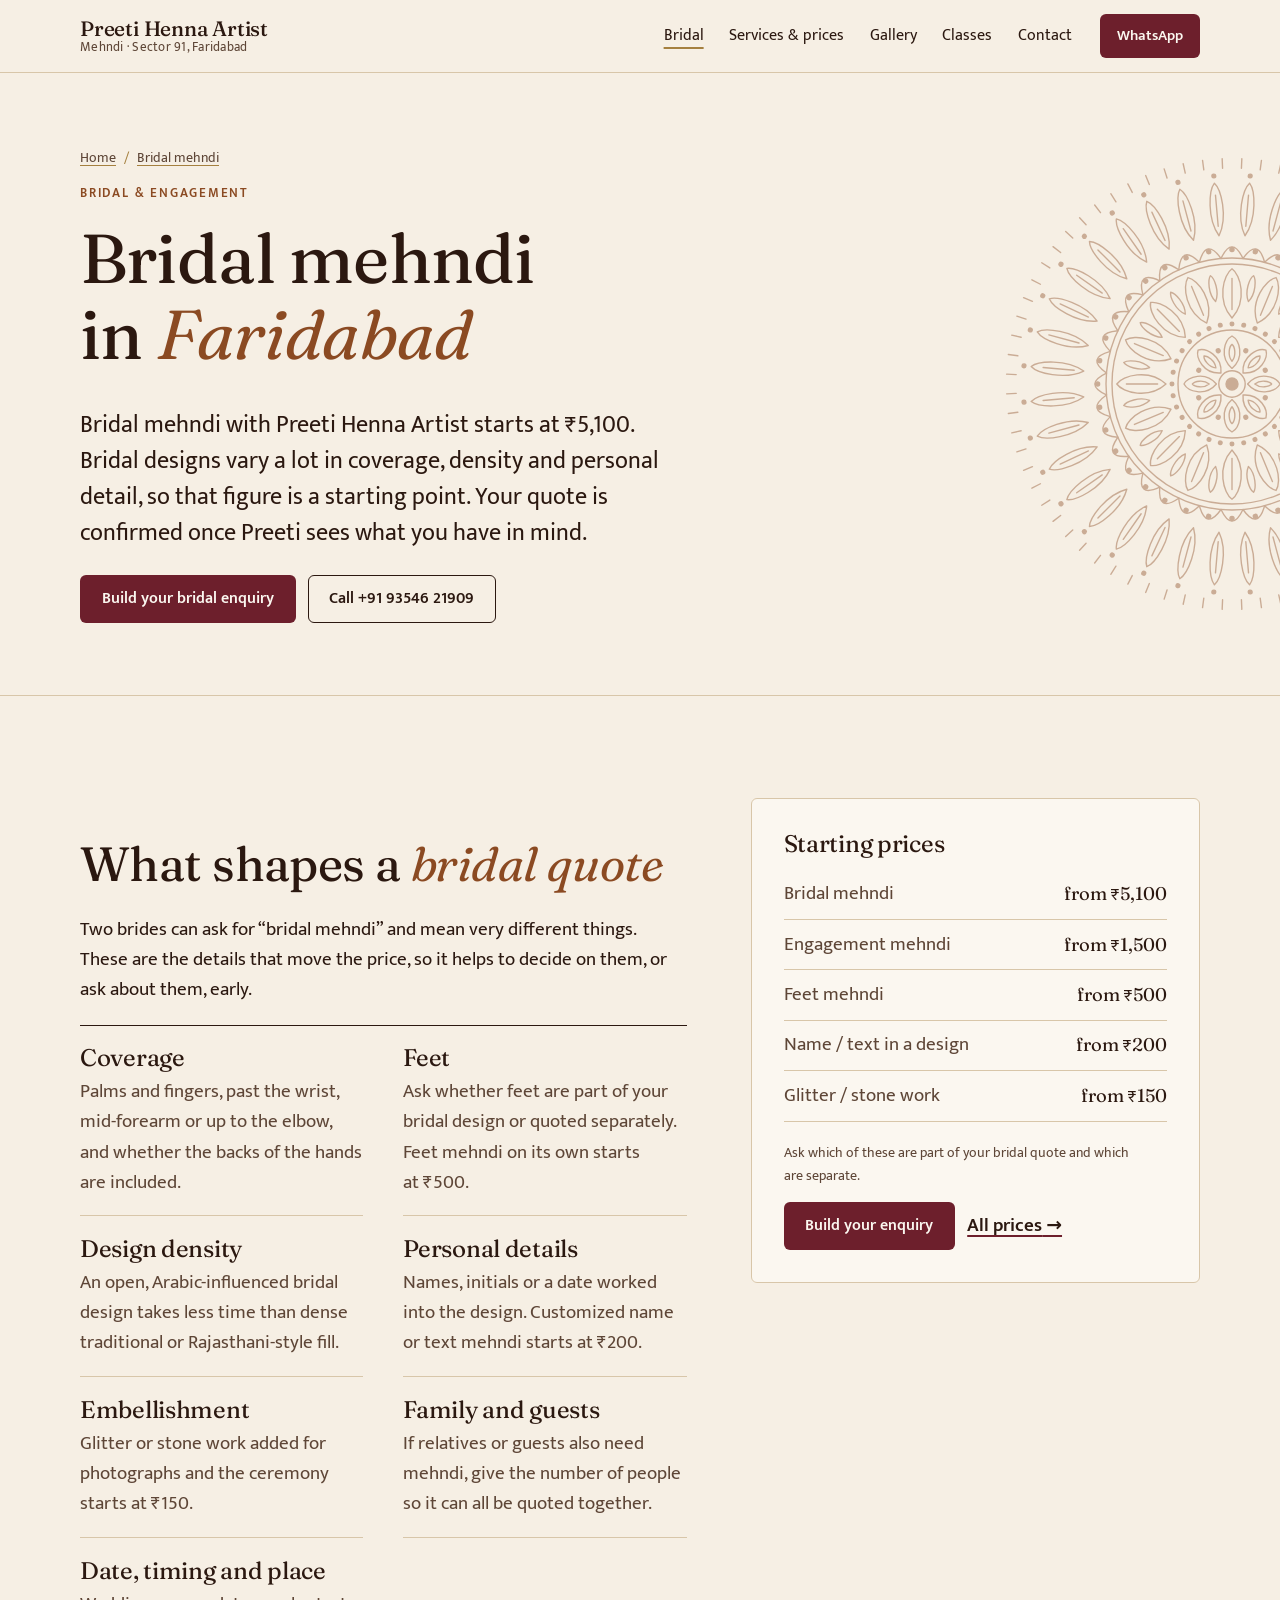
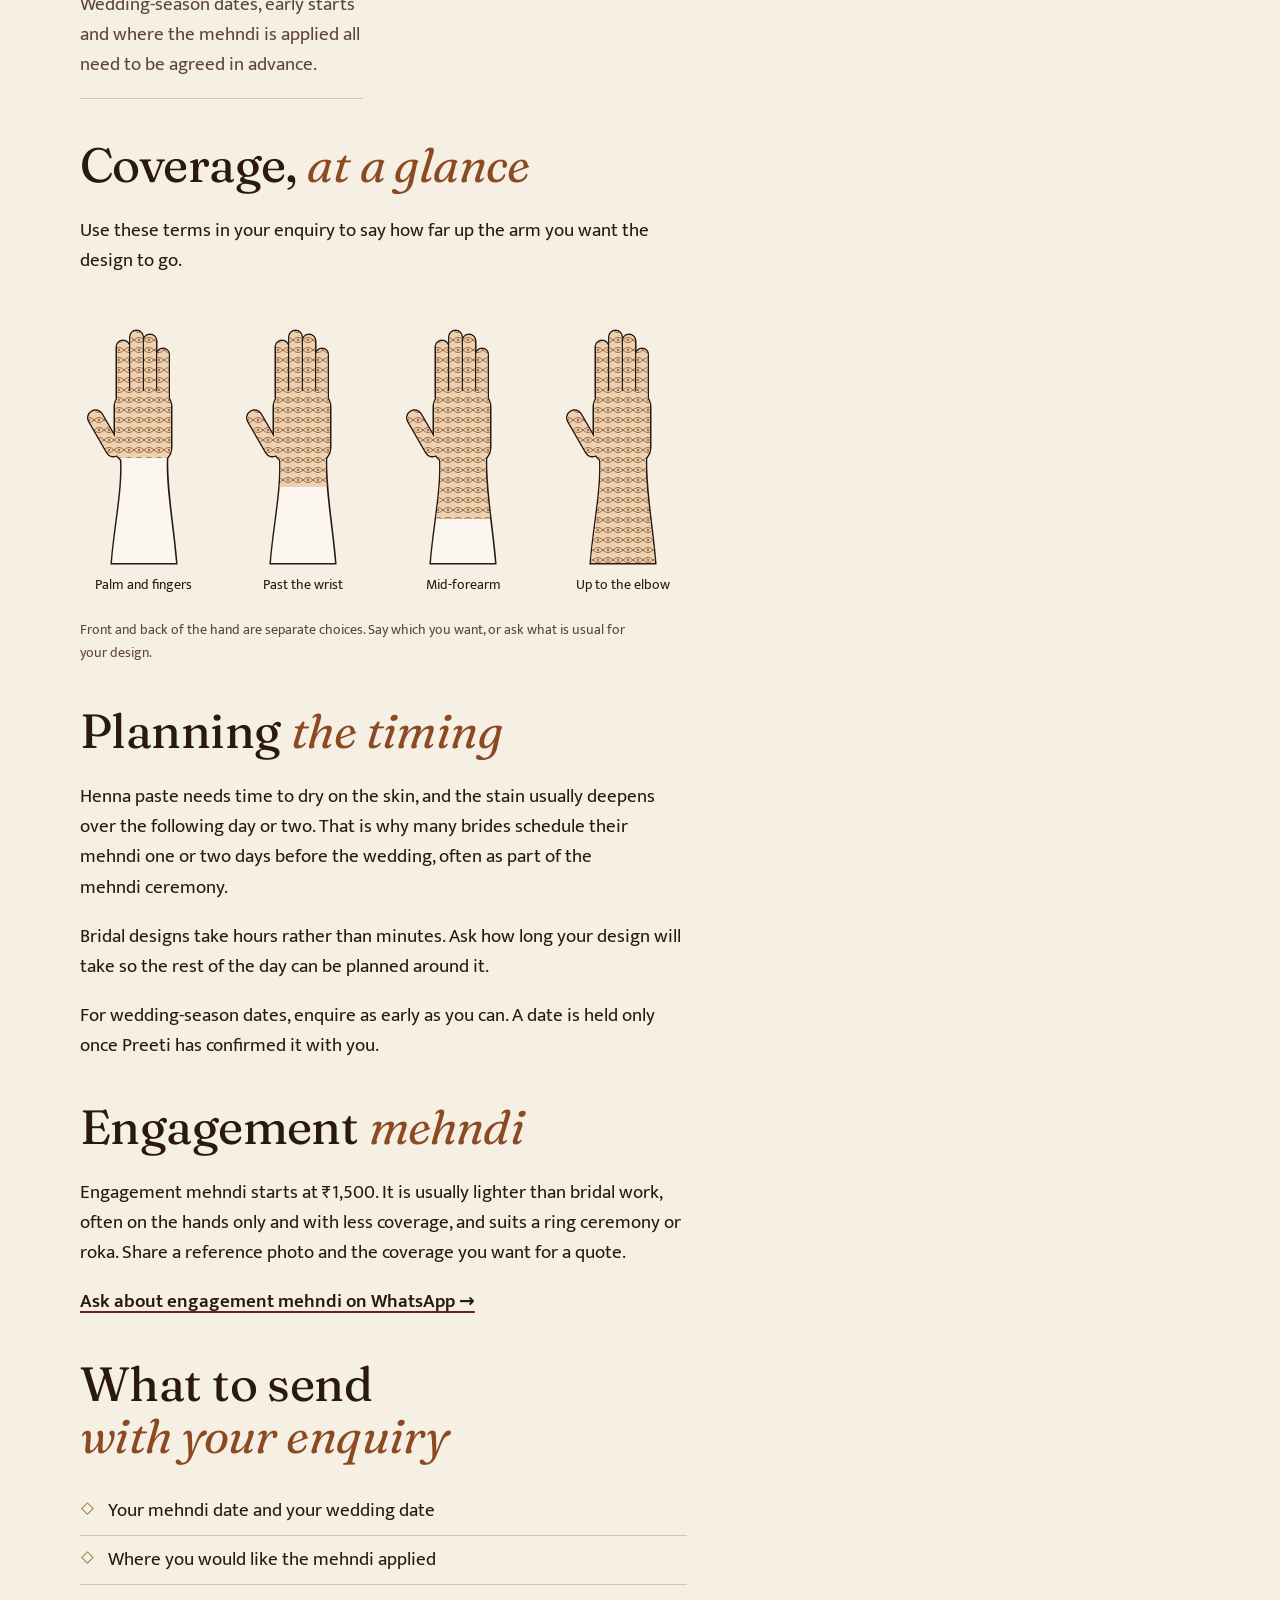
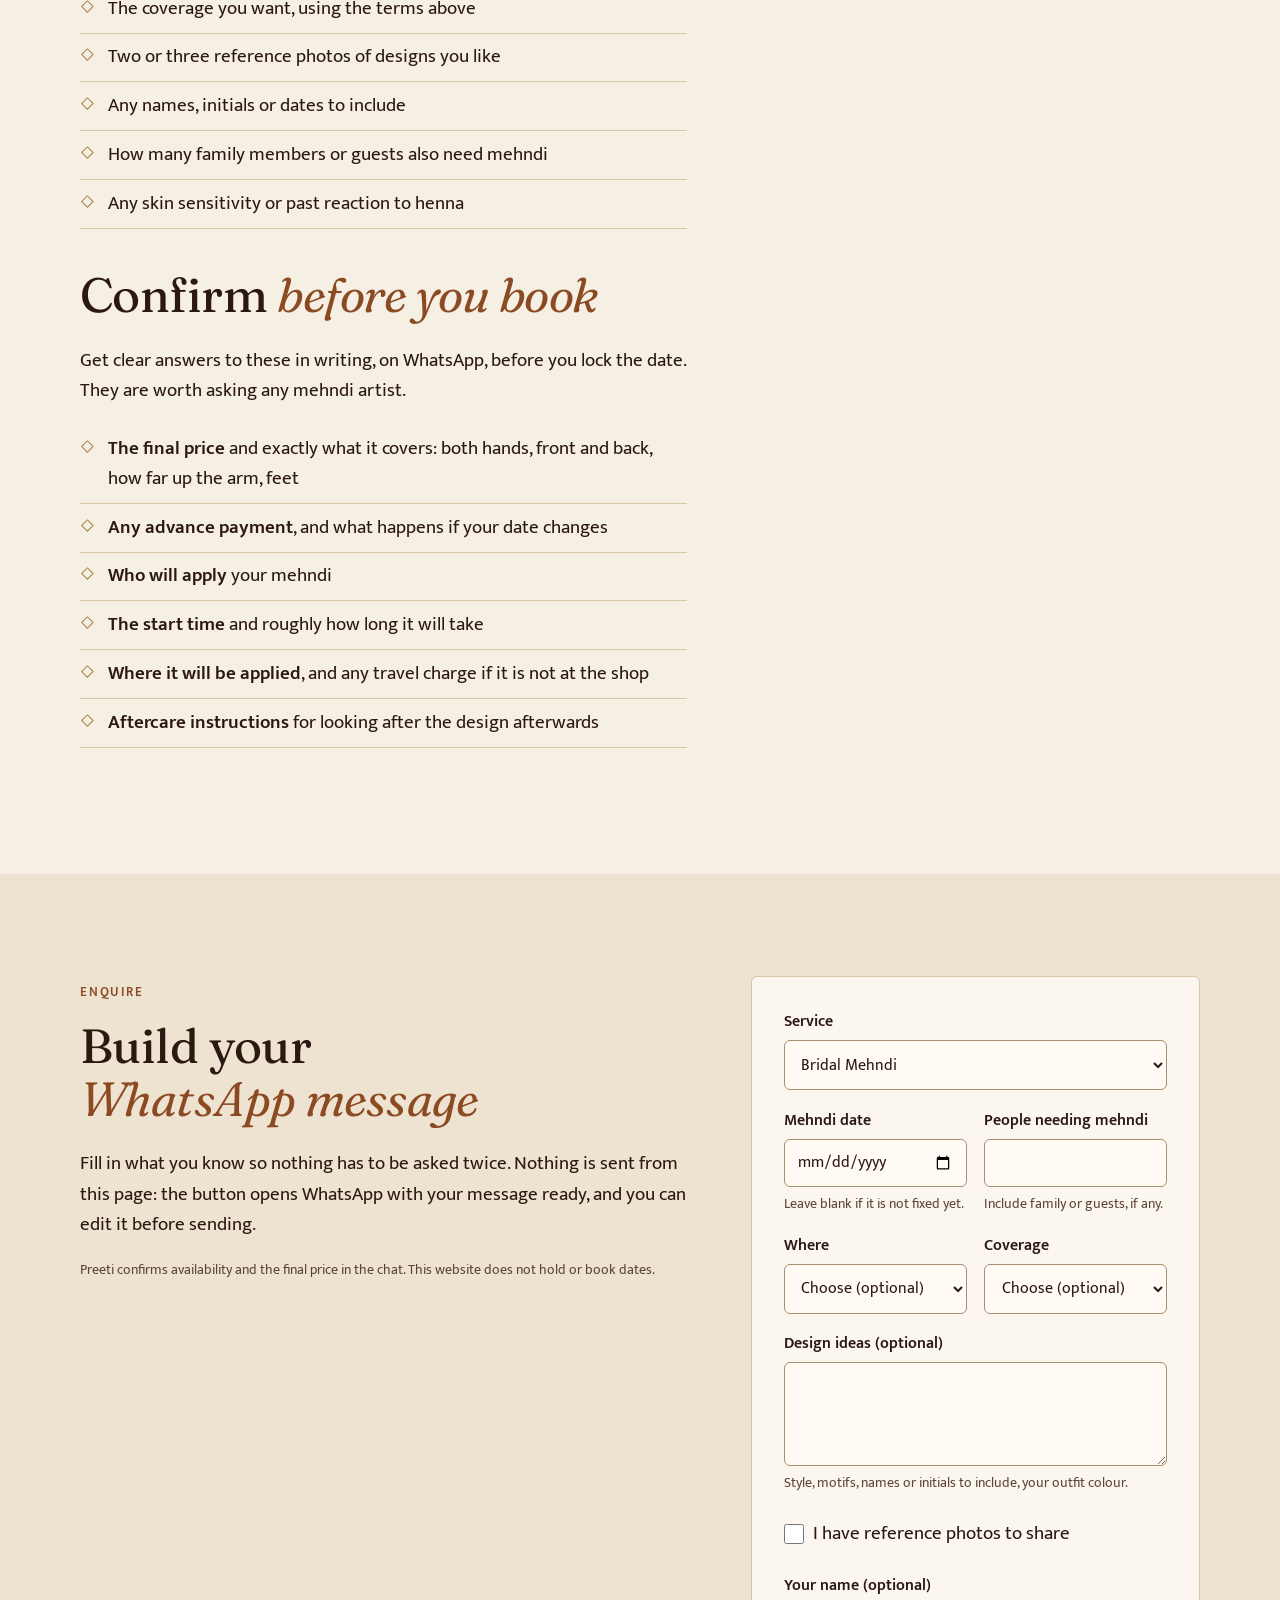
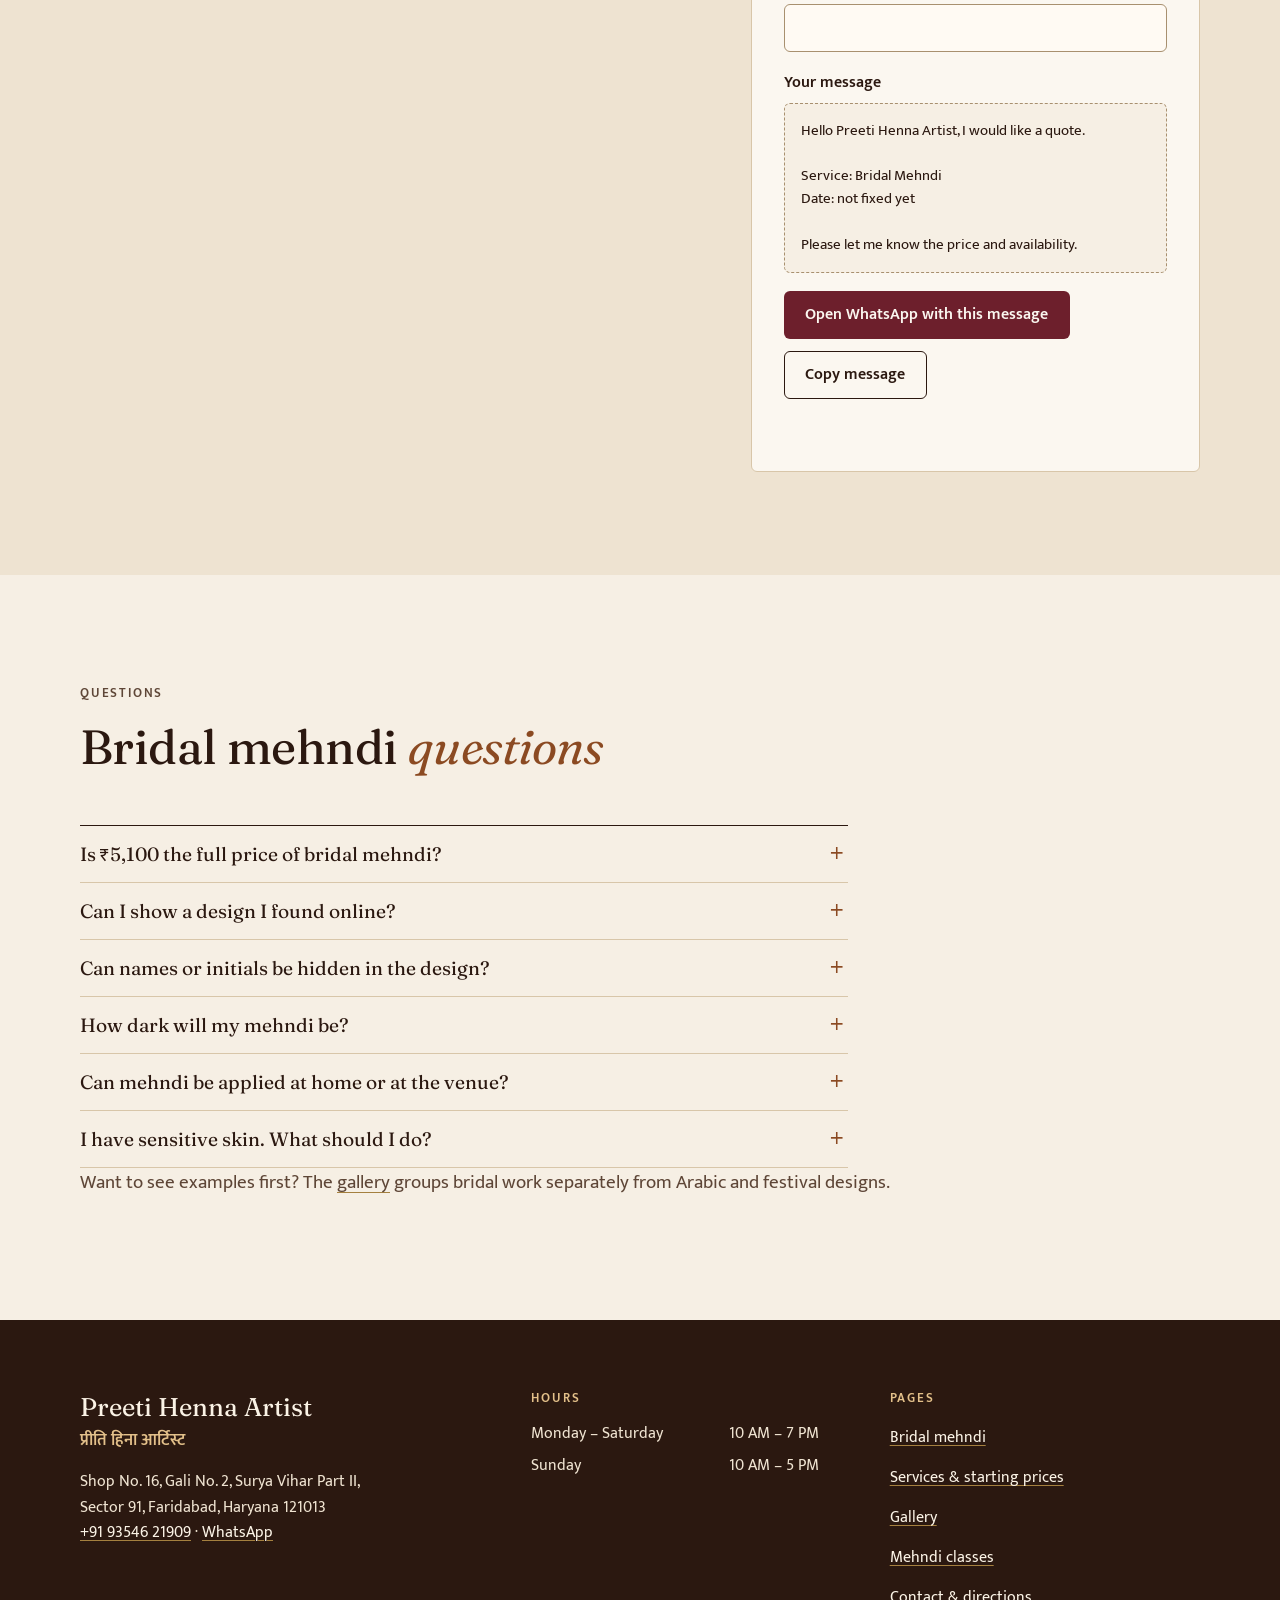
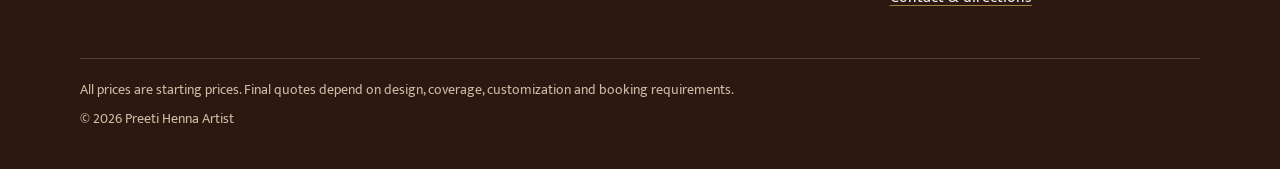
==== bridal-mehndi/index.html @ f25a83ee "Build static website for Preeti Henna Artist Pure static HTML/CSS/vanilla JS served from the reposit" ====
<!DOCTYPE html>
<html lang="en-IN">
<head>
  <meta charset="utf-8">
  <meta name="viewport" content="width=device-width, initial-scale=1">
  <title>Bridal Mehndi in Faridabad from ₹5,100 | Preeti Henna Artist</title>
  <meta name="description" content="Bridal mehndi from ₹5,100 and engagement mehndi from ₹1,500 in Sector 91, Faridabad. What changes the quote, what to send, and what to confirm before booking.">
  <link rel="canonical" href="https://preetihennaartist.in/bridal-mehndi/">
  <meta http-equiv="Content-Security-Policy" content="default-src 'self'; script-src 'self'; style-src 'self'; img-src 'self' data:; font-src 'self'; connect-src 'self'; object-src 'none'; base-uri 'self'; form-action 'none'">
  <meta name="referrer" content="strict-origin-when-cross-origin">
  <meta name="theme-color" content="#f6efe4">
  <meta name="format-detection" content="telephone=no">
  <link rel="icon" href="/favicon.ico" sizes="32x32">
  <link rel="icon" href="/favicon.svg" type="image/svg+xml">
  <link rel="apple-touch-icon" href="/apple-touch-icon.png">
  <link rel="preload" href="/assets/fonts/fraunces-latin-wght-normal.woff2" as="font" type="font/woff2" crossorigin>
  <link rel="preload" href="/assets/fonts/mukta-latin-400-normal.woff2" as="font" type="font/woff2" crossorigin>
  <link rel="stylesheet" href="/assets/css/style.css">
  <script src="/assets/js/site.js" defer></script>
  <meta property="og:type" content="website">
  <meta property="og:site_name" content="Preeti Henna Artist">
  <meta property="og:locale" content="en_IN">
  <meta property="og:title" content="Bridal Mehndi in Faridabad from ₹5,100 | Preeti Henna Artist">
  <meta property="og:description" content="Bridal and engagement mehndi in Sector 91, Faridabad: starting prices, what changes the quote, and what to confirm before booking.">
  <meta property="og:url" content="https://preetihennaartist.in/bridal-mehndi/">
  <meta property="og:image" content="https://preetihennaartist.in/assets/img/og-default.png">
  <meta property="og:image:width" content="1200">
  <meta property="og:image:height" content="630">
  <meta property="og:image:alt" content="Preeti Henna Artist: mehndi in Sector 91, Faridabad">
  <meta name="twitter:card" content="summary_large_image">
  <script type="application/ld+json">
  {
    "@context": "https://schema.org",
    "@graph": [
      {
        "@type": "Service",
        "@id": "https://preetihennaartist.in/bridal-mehndi/#service",
        "name": "Bridal Mehndi",
        "serviceType": "Bridal mehndi (henna) application",
        "url": "https://preetihennaartist.in/bridal-mehndi/",
        "provider": { "@id": "https://preetihennaartist.in/#business" },
        "offers": [
          {
            "@type": "Offer",
            "name": "Bridal Mehndi",
            "priceSpecification": { "@type": "PriceSpecification", "minPrice": 5100, "priceCurrency": "INR" }
          },
          {
            "@type": "Offer",
            "name": "Engagement Mehndi",
            "priceSpecification": { "@type": "PriceSpecification", "minPrice": 1500, "priceCurrency": "INR" }
          }
        ]
      },
      {
        "@type": "BreadcrumbList",
        "itemListElement": [
          { "@type": "ListItem", "position": 1, "name": "Home", "item": "https://preetihennaartist.in/" },
          { "@type": "ListItem", "position": 2, "name": "Bridal mehndi", "item": "https://preetihennaartist.in/bridal-mehndi/" }
        ]
      }
    ]
  }
  </script>
</head>
<body>
  <a class="skip-link" href="#main">Skip to content</a>

  <header class="site-header">
    <div class="wrap header-inner">
      <a class="brand" href="/">
        <span class="brand-name">Preeti Henna Artist</span>
        <span class="brand-sub">Mehndi · Sector 91, Faridabad</span>
      </a>
      <button class="menu-toggle" type="button" popovertarget="site-nav" aria-controls="site-nav">
        <svg viewBox="0 0 24 24" fill="none" stroke="currentColor" stroke-width="2" stroke-linecap="round" aria-hidden="true" focusable="false"><path d="M3 6h18M3 12h18M3 18h18"/></svg>
        Menu
      </button>
      <nav class="site-nav" id="site-nav" popover aria-label="Main">
        <button class="menu-close" type="button" popovertarget="site-nav" popovertargetaction="hide">Close</button>
        <ul>
          <li><a href="/bridal-mehndi/" aria-current="page">Bridal</a></li>
          <li><a href="/services/">Services &amp; prices</a></li>
          <li><a href="/gallery/">Gallery</a></li>
          <li><a href="/mehndi-classes/">Classes</a></li>
          <li><a href="/contact/">Contact</a></li>
        </ul>
        <a class="btn btn-primary btn-small nav-cta" href="https://wa.me/919354621909?text=Hello%20Preeti%20Henna%20Artist%2C%20I%20would%20like%20to%20ask%20about%20mehndi.%0AService%3A%0ADate%3A" target="_blank" rel="noopener">WhatsApp</a>
      </nav>
    </div>
  </header>

  <main id="main">
    <div class="page-intro">
      <img class="hero-art" src="/assets/img/mandala.svg" alt="" width="400" height="400">
      <div class="wrap hero-inner">
        <nav class="breadcrumbs" aria-label="Breadcrumb">
          <ol>
            <li><a href="/">Home</a></li>
            <li><a href="/bridal-mehndi/" aria-current="page">Bridal mehndi</a></li>
          </ol>
        </nav>
        <p class="eyebrow">Bridal &amp; engagement</p>
        <h1>Bridal mehndi in <em>Faridabad</em></h1>
        <p class="lead">Bridal mehndi with Preeti Henna Artist starts at ₹5,100. Bridal designs vary a lot in coverage, density and personal detail, so that figure is a starting point. Your quote is confirmed once Preeti sees what you have in mind.</p>
        <div class="btn-row">
          <a class="btn btn-primary" href="#enquire">Build your bridal enquiry</a>
          <a class="btn btn-ghost" href="tel:+919354621909">Call&nbsp;+91&nbsp;93546&nbsp;21909</a>
        </div>
      </div>
    </div>

    <div class="section">
      <div class="wrap split">
        <div class="prose">
          <section aria-labelledby="quote-title">
            <h2 id="quote-title">What shapes a <em>bridal quote</em></h2>
            <p>Two brides can ask for “bridal mehndi” and mean very different things. These are the details that move the price, so it helps to decide on them, or ask about them, early.</p>
            <ul class="factors">
              <li><h3>Coverage</h3><p>Palms and fingers, past the wrist, mid-forearm or up to the elbow, and whether the backs of the hands are included.</p></li>
              <li><h3>Feet</h3><p>Ask whether feet are part of your bridal design or quoted separately. Feet mehndi on its own starts at ₹500.</p></li>
              <li><h3>Design density</h3><p>An open, Arabic-influenced bridal design takes less time than dense traditional or Rajasthani-style fill.</p></li>
              <li><h3>Personal details</h3><p>Names, initials or a date worked into the design. Customized name or text mehndi starts at ₹200.</p></li>
              <li><h3>Embellishment</h3><p>Glitter or stone work added for photographs and the ceremony starts at ₹150.</p></li>
              <li><h3>Family and guests</h3><p>If relatives or guests also need mehndi, give the number of people so it can all be quoted together.</p></li>
              <li><h3>Date, timing and place</h3><p>Wedding-season dates, early starts and where the mehndi is applied all need to be agreed in advance.</p></li>
            </ul>
          </section>

          <section aria-labelledby="coverage-title">
            <h2 id="coverage-title">Coverage, <em>at a glance</em></h2>
            <p>Use these terms in your enquiry to say how far up the arm you want the design to go.</p>
            <svg class="svg-defs" aria-hidden="true" focusable="false">
              <defs>
                <pattern id="jaal" width="10" height="10" patternUnits="userSpaceOnUse">
                  <rect width="10" height="10" fill="#ead2b2"/>
                  <path d="M0 5Q5 0 10 5M0 5Q5 10 10 5" fill="none" stroke="#8b4a22" stroke-width=".8"/>
                  <circle cx="5" cy="5" r="1" fill="#8b4a22"/>
                </pattern>
                <g id="hand">
                  <rect x="33" y="46" width="12" height="62" rx="6"/>
                  <rect x="46.5" y="36" width="12" height="72" rx="6"/>
                  <rect x="60" y="40" width="12" height="68" rx="6"/>
                  <rect x="73.5" y="54" width="11" height="54" rx="5.5"/>
                  <rect x="26" y="110" width="14" height="50" rx="7" transform="rotate(-30 33 160)"/>
                  <rect x="31" y="96" width="56" height="72" rx="16"/>
                  <path d="M37 160C40 190 31 230 28 268H92C89 230 81 190 83 160Z"/>
                </g>
                <clipPath id="hand-clip">
                  <rect x="33" y="46" width="12" height="62" rx="6"/>
                  <rect x="46.5" y="36" width="12" height="72" rx="6"/>
                  <rect x="60" y="40" width="12" height="68" rx="6"/>
                  <rect x="73.5" y="54" width="11" height="54" rx="5.5"/>
                  <rect x="26" y="110" width="14" height="50" rx="7" transform="rotate(-30 33 160)"/>
                  <rect x="31" y="96" width="56" height="72" rx="16"/>
                  <path d="M37 160C40 190 31 230 28 268H92C89 230 81 190 83 160Z"/>
                </clipPath>
              </defs>
            </svg>
            <ul class="coverage">
              <li><figure>
                <svg viewBox="0 0 120 272" aria-hidden="true" focusable="false"><use href="#hand" fill="none" stroke="#2b1810" stroke-width="3"/><use href="#hand" fill="#fbf7f0"/><rect width="120" height="163" fill="url(#jaal)" clip-path="url(#hand-clip)"/></svg>
                <figcaption>Palm and fingers</figcaption>
              </figure></li>
              <li><figure>
                <svg viewBox="0 0 120 272" aria-hidden="true" focusable="false"><use href="#hand" fill="none" stroke="#2b1810" stroke-width="3"/><use href="#hand" fill="#fbf7f0"/><rect width="120" height="192" fill="url(#jaal)" clip-path="url(#hand-clip)"/></svg>
                <figcaption>Past the wrist</figcaption>
              </figure></li>
              <li><figure>
                <svg viewBox="0 0 120 272" aria-hidden="true" focusable="false"><use href="#hand" fill="none" stroke="#2b1810" stroke-width="3"/><use href="#hand" fill="#fbf7f0"/><rect width="120" height="224" fill="url(#jaal)" clip-path="url(#hand-clip)"/></svg>
                <figcaption>Mid-forearm</figcaption>
              </figure></li>
              <li><figure>
                <svg viewBox="0 0 120 272" aria-hidden="true" focusable="false"><use href="#hand" fill="none" stroke="#2b1810" stroke-width="3"/><use href="#hand" fill="#fbf7f0"/><rect width="120" height="272" fill="url(#jaal)" clip-path="url(#hand-clip)"/></svg>
                <figcaption>Up to the elbow</figcaption>
              </figure></li>
            </ul>
            <p class="small muted">Front and back of the hand are separate choices. Say which you want, or ask what is usual for your design.</p>
          </section>

          <section aria-labelledby="timing-title">
            <h2 id="timing-title">Planning <em>the timing</em></h2>
            <p>Henna paste needs time to dry on the skin, and the stain usually deepens over the following day or two. That is why many brides schedule their mehndi one or two days before the wedding, often as part of the mehndi ceremony.</p>
            <p>Bridal designs take hours rather than minutes. Ask how long your design will take so the rest of the day can be planned around it.</p>
            <p>For wedding-season dates, enquire as early as you can. A date is held only once Preeti has confirmed it with you.</p>
          </section>

          <section aria-labelledby="engagement-title">
            <h2 id="engagement-title">Engagement <em>mehndi</em></h2>
            <p>Engagement mehndi starts at ₹1,500. It is usually lighter than bridal work, often on the hands only and with less coverage, and suits a ring ceremony or roka. Share a reference photo and the coverage you want for a quote.</p>
            <p><a class="text-link" href="https://wa.me/919354621909?text=Hello%20Preeti%20Henna%20Artist%2C%20I%20would%20like%20to%20ask%20about%20Engagement%20Mehndi.%0ADate%3A%0ADesign%20ideas%3A" target="_blank" rel="noopener">Ask about engagement mehndi on WhatsApp</a></p>
          </section>

          <section aria-labelledby="send-title">
            <h2 id="send-title">What to send <em>with your enquiry</em></h2>
            <ul class="checklist">
              <li>Your mehndi date and your wedding date</li>
              <li>Where you would like the mehndi applied</li>
              <li>The coverage you want, using the terms above</li>
              <li>Two or three reference photos of designs you like</li>
              <li>Any names, initials or dates to include</li>
              <li>How many family members or guests also need mehndi</li>
              <li>Any skin sensitivity or past reaction to henna</li>
            </ul>
          </section>

          <section aria-labelledby="confirm-title">
            <h2 id="confirm-title">Confirm <em>before you book</em></h2>
            <p>Get clear answers to these in writing, on WhatsApp, before you lock the date. They are worth asking any mehndi artist.</p>
            <ul class="checklist">
              <li><strong>The final price</strong> and exactly what it covers: both hands, front and back, how far up the arm, feet</li>
              <li><strong>Any advance payment</strong>, and what happens if your date changes</li>
              <li><strong>Who will apply</strong> your mehndi</li>
              <li><strong>The start time</strong> and roughly how long it will take</li>
              <li><strong>Where it will be applied</strong>, and any travel charge if it is not at the shop</li>
              <li><strong>Aftercare instructions</strong> for looking after the design afterwards</li>
            </ul>
          </section>
        </div>

        <aside class="sticky" aria-labelledby="glance-title">
          <div class="panel">
            <h2 id="glance-title">Starting prices</h2>
            <dl class="glance">
              <div data-service="bridal"><dt>Bridal mehndi</dt><dd>from ₹5,100</dd></div>
              <div data-service="engagement"><dt>Engagement mehndi</dt><dd>from ₹1,500</dd></div>
              <div data-service="feet"><dt>Feet mehndi</dt><dd>from ₹500</dd></div>
              <div data-service="name"><dt>Name / text in a design</dt><dd>from ₹200</dd></div>
              <div data-service="glitter"><dt>Glitter / stone work</dt><dd>from ₹150</dd></div>
            </dl>
            <p class="small muted">Ask which of these are part of your bridal quote and which are separate.</p>
            <div class="btn-row">
              <a class="btn btn-primary" href="#enquire">Build your enquiry</a>
              <a class="text-link" href="/services/">All prices</a>
            </div>
          </div>
        </aside>
      </div>
    </div>

    <section class="section section--deep enquiry" id="enquire" aria-labelledby="enquire-title">
      <div class="wrap split">
        <div>
          <p class="eyebrow">Enquire</p>
          <h2 id="enquire-title">Build your <em>WhatsApp message</em></h2>
          <p>Fill in what you know so nothing has to be asked twice. Nothing is sent from this page: the button opens WhatsApp with your message ready, and you can edit it before sending.</p>
          <p class="small muted">Preeti confirms availability and the final price in the chat. This website does not hold or book dates.</p>
        </div>
        <div class="panel">
          <p data-enquiry-fallback="enquiry-form">Message <a href="https://wa.me/919354621909?text=Hello%20Preeti%20Henna%20Artist%2C%20I%20would%20like%20to%20ask%20about%20Bridal%20Mehndi.%0ADate%3A%0ADesign%20ideas%3A">+91&nbsp;93546&nbsp;21909 on WhatsApp</a> with the service, your date, how many people need mehndi and a reference photo, or call <a href="tel:+919354621909">+91&nbsp;93546&nbsp;21909</a>.</p>
          <form class="enquiry-form" id="enquiry-form" data-enquiry data-default-service="bridal" hidden>
            <div class="field">
              <label for="enq-service">Service</label>
              <select id="enq-service" name="service">
                <optgroup label="Bridal &amp; engagement">
                  <option value="bridal">Bridal Mehndi</option>
                  <option value="engagement">Engagement Mehndi</option>
                </optgroup>
                <optgroup label="Hands, feet &amp; styles">
                  <option value="arabic">Arabic Mehndi</option>
                  <option value="traditional">Indian Traditional / Rajasthani Mehndi</option>
                  <option value="palm">Palm Mehndi (Front &amp; Back)</option>
                  <option value="full-hand">Full Hand Mehndi</option>
                  <option value="feet">Feet Mehndi</option>
                  <option value="name">Customized Name / Text Mehndi</option>
                  <option value="glitter">Glitter / Stone Work</option>
                </optgroup>
                <optgroup label="Festivals, parties &amp; events">
                  <option value="festival">Festival Mehndi</option>
                  <option value="karwa">Karwa Chauth Mehndi</option>
                  <option value="rakhi">Raksha Bandhan Mehndi</option>
                  <option value="party">Party Mehndi</option>
                  <option value="events">Mehndi for an event (guests)</option>
                </optgroup>
                <optgroup label="Learning">
                  <option value="classes">Mehndi Classes</option>
                </optgroup>
                <option value="other">Not sure yet, I would like advice</option>
              </select>
            </div>
            <div class="field-row">
              <div class="field">
                <label for="enq-date">Mehndi date</label>
                <input type="date" id="enq-date" name="date" aria-describedby="enq-date-hint">
                <p class="hint" id="enq-date-hint">Leave blank if it is not fixed yet.</p>
              </div>
              <div class="field">
                <label for="enq-people">People needing mehndi</label>
                <input type="number" id="enq-people" name="people" min="1" max="500" inputmode="numeric" aria-describedby="enq-people-hint">
                <p class="hint" id="enq-people-hint">Include family or guests, if any.</p>
              </div>
            </div>
            <div class="field-row">
              <div class="field">
                <label for="enq-place">Where</label>
                <select id="enq-place" name="place">
                  <option value="">Choose (optional)</option>
                  <option>At the shop in Sector 91</option>
                  <option>I would like to ask about a home or venue visit</option>
                  <option>Not sure yet</option>
                </select>
              </div>
              <div class="field">
                <label for="enq-coverage">Coverage</label>
                <select id="enq-coverage" name="coverage">
                  <option value="">Choose (optional)</option>
                  <option>Palm and fingers</option>
                  <option>Past the wrist</option>
                  <option>Mid-forearm</option>
                  <option>Up to the elbow</option>
                  <option>Not sure, please advise</option>
                </select>
              </div>
            </div>
            <div class="field">
              <label for="enq-ideas">Design ideas (optional)</label>
              <textarea id="enq-ideas" name="ideas" rows="3" aria-describedby="enq-ideas-hint"></textarea>
              <p class="hint" id="enq-ideas-hint">Style, motifs, names or initials to include, your outfit colour.</p>
            </div>
            <label class="choice"><input type="checkbox" name="photos"> I have reference photos to share</label>
            <div class="field">
              <label for="enq-name">Your name (optional)</label>
              <input type="text" id="enq-name" name="name" autocomplete="name">
            </div>
            <div>
              <p class="preview-label" id="enq-preview-label">Your message</p>
              <div class="message-preview" data-preview></div>
            </div>
            <div class="btn-row">
              <a class="btn btn-primary" data-send href="https://wa.me/919354621909" target="_blank" rel="noopener">Open WhatsApp with this message</a>
              <button class="btn btn-ghost" type="button" data-copy hidden>Copy message</button>
            </div>
            <p class="form-status" data-status role="status"></p>
          </form>
        </div>
      </div>
    </section>

    <section class="section" aria-labelledby="faq-title">
      <div class="wrap">
        <div class="section-head">
          <p class="eyebrow">Questions</p>
          <h2 id="faq-title">Bridal mehndi <em>questions</em></h2>
        </div>
        <div class="faq">
          <details>
            <summary>Is ₹5,100 the full price of bridal mehndi?</summary>
            <div class="answer"><p>It is the starting price. The final figure depends on coverage, design density, feet, personal details and add-ons such as glitter. Preeti confirms the exact price after seeing your references.</p></div>
          </details>
          <details>
            <summary>Can I show a design I found online?</summary>
            <div class="answer"><p>Share reference photos on WhatsApp when you enquire. Preeti can tell you how closely a design can be followed and how it affects the quote.</p></div>
          </details>
          <details>
            <summary>Can names or initials be hidden in the design?</summary>
            <div class="answer"><p>Customized name or text mehndi starts at ₹200. Send the names or initials with your enquiry and ask how they are priced within your bridal design.</p></div>
          </details>
          <details>
            <summary>How dark will my mehndi be?</summary>
            <div class="answer"><p>No artist can promise an exact shade. Stain colour varies from person to person and depends on skin, body warmth, how long the paste stays on, and aftercare. Ask Preeti for aftercare instructions at your appointment.</p></div>
          </details>
          <details>
            <summary>Can mehndi be applied at home or at the venue?</summary>
            <div class="answer"><p>Please ask when you enquire. Where the mehndi is applied, the timing and any travel charge should all be agreed before you book.</p></div>
          </details>
          <details>
            <summary>I have sensitive skin. What should I do?</summary>
            <div class="answer"><p>Mention it in your enquiry and ask what the mehndi cone contains. If you have reacted to henna before, talk to Preeti first and consider a patch test well before the wedding.</p></div>
          </details>
        </div>
        <p class="muted">Want to see examples first? The <a href="/gallery/">gallery</a> groups bridal work separately from Arabic and festival designs.</p>
      </div>
    </section>
  </main>

  <footer class="site-footer">
    <div class="wrap">
      <div class="footer-grid">
        <div data-nap>
          <p class="footer-name">Preeti Henna Artist</p>
          <p class="footer-hi" lang="hi">प्रीति हिना आर्टिस्ट</p>
          <address>
            Shop No. 16, Gali No. 2, Surya Vihar Part II,<br>
            Sector 91, Faridabad, Haryana 121013
          </address>
          <p><a href="tel:+919354621909">+91&nbsp;93546&nbsp;21909</a> · <a href="https://wa.me/919354621909?text=Hello%20Preeti%20Henna%20Artist%2C%20I%20would%20like%20to%20ask%20about%20mehndi.%0AService%3A%0ADate%3A" target="_blank" rel="noopener">WhatsApp</a></p>
        </div>
        <div>
          <h2>Hours</h2>
          <dl class="footer-hours">
            <div><dt>Monday – Saturday</dt><dd>10 AM – 7 PM</dd></div>
            <div><dt>Sunday</dt><dd>10 AM – 5 PM</dd></div>
          </dl>
        </div>
        <div>
          <h2>Pages</h2>
          <ul class="footer-links">
            <li><a href="/bridal-mehndi/">Bridal mehndi</a></li>
            <li><a href="/services/">Services &amp; starting prices</a></li>
            <li><a href="/gallery/">Gallery</a></li>
            <li><a href="/mehndi-classes/">Mehndi classes</a></li>
            <li><a href="/contact/">Contact &amp; directions</a></li>
          </ul>
        </div>
      </div>
      <div class="footer-base">
        <p>All prices are starting prices. Final quotes depend on design, coverage, customization and booking requirements.</p>
        <p>© 2026 Preeti Henna Artist</p>
      </div>
    </div>
  </footer>

  <aside class="contact-bar" aria-label="Quick contact">
    <a class="btn btn-ghost" href="tel:+919354621909">
      <svg viewBox="0 0 24 24" fill="none" stroke="currentColor" stroke-width="2" stroke-linecap="round" stroke-linejoin="round" aria-hidden="true" focusable="false"><path d="M22 16.9v3a2 2 0 0 1-2.2 2 19.8 19.8 0 0 1-8.6-3.1 19.5 19.5 0 0 1-6-6A19.8 19.8 0 0 1 2.1 4.2 2 2 0 0 1 4.1 2h3a2 2 0 0 1 2 1.7c.1 1 .4 1.9.7 2.8a2 2 0 0 1-.5 2.1L8.1 9.9a16 16 0 0 0 6 6l1.3-1.3a2 2 0 0 1 2.1-.4c.9.3 1.8.6 2.8.7a2 2 0 0 1 1.7 2z"/></svg>
      Call
    </a>
    <a class="btn btn-primary" href="https://wa.me/919354621909?text=Hello%20Preeti%20Henna%20Artist%2C%20I%20would%20like%20to%20ask%20about%20Bridal%20Mehndi.%0ADate%3A%0ADesign%20ideas%3A" target="_blank" rel="noopener">
      <svg viewBox="0 0 24 24" fill="none" stroke="currentColor" stroke-width="2" stroke-linecap="round" stroke-linejoin="round" aria-hidden="true" focusable="false"><path d="M21 11.5a8.4 8.4 0 0 1-.9 3.8 8.5 8.5 0 0 1-7.6 4.7 8.4 8.4 0 0 1-3.8-.9L3 21l1.9-5.7a8.4 8.4 0 0 1-.9-3.8 8.5 8.5 0 0 1 4.7-7.6 8.4 8.4 0 0 1 3.8-.9h.5a8.5 8.5 0 0 1 8 8z"/></svg>
      WhatsApp
    </a>
  </aside>
</body>
</html>
---- assets/css/style.css ----
/* Preeti Henna Artist — site styles
   Palette: warm paper, henna-brown ink, maroon for actions, brass for hairlines only. */

/* ---------- Fonts (self-hosted, SIL OFL; see /assets/fonts/LICENSE-*.txt) ---------- */
@font-face {
  font-family: "Fraunces";
  font-style: normal;
  font-weight: 300 700;
  font-display: swap;
  src: url("/assets/fonts/fraunces-latin-wght-normal.woff2") format("woff2");
  unicode-range: U+0000-00FF, U+0131, U+0152-0153, U+02BB-02BC, U+02C6, U+02DA, U+02DC, U+0304, U+0308, U+0329, U+2000-206F, U+20AC, U+2122, U+2191, U+2193, U+2212, U+2215, U+FEFF, U+FFFD;
}
@font-face {
  font-family: "Fraunces";
  font-style: italic;
  font-weight: 300 700;
  font-display: swap;
  src: url("/assets/fonts/fraunces-latin-wght-italic.woff2") format("woff2");
  unicode-range: U+0000-00FF, U+0131, U+0152-0153, U+02BB-02BC, U+02C6, U+02DA, U+02DC, U+0304, U+0308, U+0329, U+2000-206F, U+20AC, U+2122, U+2191, U+2193, U+2212, U+2215, U+FEFF, U+FFFD;
}
@font-face {
  font-family: "Mukta";
  font-style: normal;
  font-weight: 400;
  font-display: swap;
  src: url("/assets/fonts/mukta-latin-400-normal.woff2") format("woff2");
  unicode-range: U+0000-00FF, U+0131, U+0152-0153, U+02BB-02BC, U+02C6, U+02DA, U+02DC, U+0304, U+0308, U+0329, U+2000-206F, U+20AC, U+2122, U+2191, U+2193, U+2212, U+2215, U+FEFF, U+FFFD;
}
@font-face {
  font-family: "Mukta";
  font-style: normal;
  font-weight: 600;
  font-display: swap;
  src: url("/assets/fonts/mukta-latin-600-normal.woff2") format("woff2");
  unicode-range: U+0000-00FF, U+0131, U+0152-0153, U+02BB-02BC, U+02C6, U+02DA, U+02DC, U+0304, U+0308, U+0329, U+2000-206F, U+20AC, U+2122, U+2191, U+2193, U+2212, U+2215, U+FEFF, U+FFFD;
}
/* Subset: the rupee sign plus the Devanagari words used on the site (मेहंदी, प्रीति हिना आर्टिस्ट). */
@font-face {
  font-family: "Mukta";
  font-style: normal;
  font-weight: 400;
  font-display: swap;
  src: url("/assets/fonts/mukta-devanagari-400-subset.woff2") format("woff2");
  unicode-range: U+0900-097F, U+200C-200D, U+20B9, U+25CC;
}
@font-face {
  font-family: "Mukta";
  font-style: normal;
  font-weight: 600;
  font-display: swap;
  src: url("/assets/fonts/mukta-devanagari-600-subset.woff2") format("woff2");
  unicode-range: U+0900-097F, U+200C-200D, U+20B9, U+25CC;
}

/* ---------- Tokens ---------- */
:root {
  color-scheme: light;

  --paper: #f6efe4;
  --paper-deep: #eee3d1;
  --paper-light: #fbf7f0;
  --ink: #2b1810;
  --ink-muted: #5e4637;
  --henna: #8b4a22;
  --maroon: #6d1f2c;
  --maroon-deep: #561622;
  --brass: #a5803f;
  --rule: #d8c6a9;
  --field: #fffaf3;
  --field-border: #a8906f;

  --font-display: "Fraunces", "Mukta", Georgia, "Times New Roman", serif;
  --font-body: "Mukta", "Segoe UI", system-ui, -apple-system, sans-serif;

  --step--1: 0.9rem;
  --step-0: clamp(1.0625rem, 1.02rem + 0.2vw, 1.1875rem);
  --step-1: clamp(1.25rem, 1.15rem + 0.45vw, 1.5rem);
  --step-2: clamp(1.5rem, 1.3rem + 0.9vw, 2rem);
  --step-3: clamp(1.9rem, 1.5rem + 1.9vw, 3rem);
  --step-4: clamp(2.35rem, 1.6rem + 3.4vw, 4.4rem);

  --gutter: clamp(1rem, 4vw, 2.5rem);
  --wrap: 75rem;
  --measure: 38rem;
  --radius: 6px;
  --bar-h: 4.25rem;
}

/* ---------- Base ---------- */
*,
*::before,
*::after { box-sizing: border-box; }

html {
  -webkit-text-size-adjust: 100%;
  text-size-adjust: 100%;
  scroll-padding-top: 1.5rem;
}

body {
  margin: 0;
  background: var(--paper);
  color: var(--ink);
  font-family: var(--font-body);
  font-size: var(--step-0);
  line-height: 1.6;
  text-rendering: optimizeLegibility;
  overflow-wrap: break-word;
}

img,
svg { display: block; max-width: 100%; height: auto; }

h1, h2, h3, h4 {
  font-family: var(--font-display);
  font-weight: 420;
  line-height: 1.1;
  letter-spacing: -0.012em;
  margin: 0 0 0.5em;
  text-wrap: balance;
}
h1 { font-size: var(--step-4); }
h2 { font-size: var(--step-3); }
h3 { font-size: var(--step-1); line-height: 1.25; }
h1 em, h2 em, h3 em { font-style: italic; font-weight: 380; color: var(--henna); }

p, ul, ol, dl, table { margin: 0 0 1em; }
p { text-wrap: pretty; }

a {
  color: inherit;
  text-decoration-line: underline;
  text-decoration-color: var(--brass);
  text-decoration-thickness: 1px;
  text-underline-offset: 0.2em;
}
a:hover { text-decoration-color: currentColor; text-decoration-thickness: 2px; }

:focus-visible {
  outline: 3px solid var(--ink);
  outline-offset: 3px;
  border-radius: 2px;
}

[lang="hi"] { font-family: var(--font-body); font-weight: 600; letter-spacing: 0; }

.visually-hidden {
  position: absolute !important;
  width: 1px; height: 1px;
  padding: 0; margin: -1px;
  overflow: hidden; clip: rect(0 0 0 0);
  white-space: nowrap; border: 0;
}

.skip-link {
  position: absolute;
  left: 1rem; top: -4rem;
  z-index: 100;
  background: var(--ink);
  color: var(--paper);
  padding: 0.75rem 1rem;
  border-radius: var(--radius);
  text-decoration: none;
}
.skip-link:focus { top: 1rem; }

.wrap {
  width: 100%;
  max-width: var(--wrap);
  margin-inline: auto;
  padding-inline: var(--gutter);
}

/* ---------- Header & navigation ---------- */
.site-header {
  border-bottom: 1px solid var(--rule);
  background: var(--paper);
  position: relative;
  z-index: 20;
}
.header-inner {
  display: flex;
  align-items: center;
  justify-content: space-between;
  gap: 1rem;
  min-height: 4.5rem;
}
.brand {
  display: flex;
  flex-direction: column;
  text-decoration: none;
  line-height: 1.15;
  padding-block: 0.6rem;
}
.brand-name {
  font-family: var(--font-display);
  font-size: 1.3rem;
  font-weight: 480;
  letter-spacing: -0.01em;
}
.brand-sub {
  font-size: 0.8rem;
  color: var(--ink-muted);
  letter-spacing: 0.02em;
}

.menu-toggle,
.menu-close {
  font: inherit;
  font-weight: 600;
  font-size: 0.95rem;
  color: var(--ink);
  background: transparent;
  border: 1px solid var(--field-border);
  border-radius: var(--radius);
  min-height: 2.75rem;
  min-width: 2.75rem;
  padding: 0.35rem 0.9rem;
  cursor: pointer;
  display: inline-flex;
  align-items: center;
  gap: 0.5rem;
}
.menu-toggle svg { width: 1.1rem; height: 1.1rem; }

.site-nav ul {
  list-style: none;
  margin: 0;
  padding: 0;
}
.site-nav a { text-decoration: none; }
.site-nav a[aria-current="page"] {
  text-decoration: underline;
  text-decoration-color: var(--brass);
  text-decoration-thickness: 2px;
  text-underline-offset: 0.45em;
}

/* Mobile: the nav is a native popover sheet (no JavaScript needed). */
@media (max-width: 61.99rem) {
  .site-nav[popover] {
    inset: 0 0 auto 0;
    width: 100%;
    max-width: none;
    margin: 0;
    padding: 1rem var(--gutter) 1.5rem;
    border: 0;
    border-bottom: 1px solid var(--rule);
    background: var(--paper);
    color: var(--ink);
    box-shadow: 0 1.5rem 3rem rgb(43 24 16 / 0.18);
  }
  .site-nav[popover]::backdrop { background: rgb(43 24 16 / 0.35); }
  .site-nav .menu-close { margin-left: auto; display: flex; }
  .site-nav ul { margin-top: 0.5rem; }
  .site-nav li a {
    display: flex;
    align-items: center;
    min-height: 3.25rem;
    font-family: var(--font-display);
    font-size: 1.45rem;
    border-bottom: 1px solid var(--rule);
  }
  .site-nav .nav-cta { margin-top: 1.25rem; width: 100%; }
}

/* Browsers without popover support: show the links inline. */
@supports not selector(:popover-open) {
  .menu-toggle, .menu-close { display: none !important; }
  .site-nav[popover] { display: block; position: static; padding: 0 0 0.75rem; border: 0; background: none; box-shadow: none; }
  .site-nav[popover] ul { display: flex; flex-wrap: wrap; gap: 0.25rem 1.25rem; }
  .site-nav[popover] li a { font-size: 1rem; min-height: 2.75rem; border: 0; font-family: var(--font-body); }
  .header-inner { flex-wrap: wrap; }
}

@media (min-width: 62rem) {
  .menu-toggle,
  .menu-close { display: none; }
  .site-nav[popover] {
    display: flex;
    align-items: center;
    gap: 1.75rem;
    position: static;
    inset: auto;
    margin: 0;
    padding: 0;
    border: 0;
    background: none;
    color: inherit;
    overflow: visible;
    width: auto;
    height: auto;
  }
  .site-nav ul { display: flex; gap: 1.6rem; }
  .site-nav li a {
    display: inline-flex;
    align-items: center;
    min-height: 2.75rem;
    font-size: 1rem;
  }
  .site-nav li a:hover { text-decoration: underline; text-decoration-color: var(--brass); text-underline-offset: 0.45em; }
}

/* ---------- Buttons ---------- */
.btn {
  display: inline-flex;
  align-items: center;
  justify-content: center;
  gap: 0.55rem;
  min-height: 3rem;
  padding: 0.7rem 1.3rem;
  border-radius: var(--radius);
  border: 1.5px solid transparent;
  font: inherit;
  font-weight: 600;
  font-size: 1rem;
  line-height: 1.2;
  text-decoration: none;
  text-align: center;
  cursor: pointer;
  transition: background-color 0.15s ease, color 0.15s ease, border-color 0.15s ease;
}
.btn svg { width: 1.15em; height: 1.15em; flex: none; }
.btn-primary { background: var(--maroon); color: var(--paper-light); }
.btn-primary:hover { background: var(--maroon-deep); text-decoration: none; }
.btn-ghost { background: transparent; color: var(--ink); border-color: var(--ink); }
.btn-ghost:hover { background: var(--ink); color: var(--paper); text-decoration: none; }
.btn-small { min-height: 2.75rem; padding: 0.5rem 1rem; font-size: 0.95rem; }
.btn-row { display: flex; flex-wrap: wrap; gap: 0.75rem; align-items: center; }

.text-link {
  font-weight: 600;
  text-decoration-color: var(--maroon);
  text-decoration-thickness: 1.5px;
}
.text-link::after { content: " →"; }

/* ---------- Generic sections ---------- */
.section { padding-block: clamp(3.5rem, 8vw, 6.5rem); }
.section--deep { background: var(--paper-deep); }
.section--rule { border-top: 1px solid var(--rule); }

.section-head { max-width: 44rem; margin-bottom: clamp(2rem, 5vw, 3.25rem); }
.section-head p { color: var(--ink-muted); }

.eyebrow {
  display: inline-flex;
  flex-wrap: wrap;
  align-items: center;
  gap: 0.35rem 0.75rem;
  margin: 0 0 1rem;
  font-size: 0.8rem;
  font-weight: 600;
  letter-spacing: 0.14em;
  text-transform: uppercase;
  color: var(--henna);
}
.eyebrow [lang="hi"] { text-transform: none; letter-spacing: 0; font-size: 1.05rem; }

.vine {
  height: 28px;
  background: url("/assets/img/vine.svg") repeat-x left center / 120px 28px;
  opacity: 0.9;
}
.vine--short { width: 120px; margin-bottom: 1rem; }

.lead { font-size: var(--step-1); line-height: 1.5; color: var(--ink); max-width: var(--measure); }
.muted { color: var(--ink-muted); }
.small { font-size: var(--step--1); }
.prose { max-width: var(--measure); }
.prose h2 { margin-top: 2.5rem; }
.prose h3 { margin-top: 2rem; }

/* ---------- Breadcrumbs ---------- */
.breadcrumbs { padding-top: 1.25rem; font-size: 0.9rem; color: var(--ink-muted); }
.breadcrumbs ol { list-style: none; margin: 0; padding: 0; display: flex; flex-wrap: wrap; gap: 0.25rem 0.5rem; }
.breadcrumbs li + li::before { content: "/"; margin-right: 0.5rem; color: var(--brass); }
.breadcrumbs a { display: inline-block; padding-block: 0.4rem; }

/* ---------- Home hero ---------- */
.hero {
  position: relative;
  overflow: clip;
  padding-block: clamp(2.5rem, 7vw, 6rem) clamp(3rem, 7vw, 5.5rem);
  border-bottom: 1px solid var(--rule);
}
.hero-art {
  position: absolute;
  pointer-events: none;
  width: 22rem;
  top: -7.5rem;
  right: -9rem;
  opacity: 0.32;
}
.hero-inner { position: relative; }
.hero h1 { max-width: 15ch; }
.hero .lead { margin-bottom: 1.75rem; }
.hero-call { margin: 1rem 0 0; color: var(--ink-muted); font-size: 0.95rem; }
.hero-call a { font-weight: 600; color: var(--ink); white-space: nowrap; }

.facts {
  display: grid;
  grid-template-columns: 1fr 1fr;
  gap: 0;
  margin: clamp(2.25rem, 5vw, 3.5rem) 0 0;
  border-top: 1px solid var(--rule);
  max-width: 46rem;
}
.facts div { padding: 1rem 1.25rem 0 0; }
.facts dt { font-size: 0.85rem; color: var(--ink-muted); }
.facts dd { margin: 0; font-family: var(--font-display); font-size: 1.35rem; line-height: 1.3; }
.facts dd small { font-family: var(--font-body); font-size: 0.8rem; color: var(--ink-muted); display: block; }
.facts .from { font-style: italic; font-size: 0.8em; color: var(--ink-muted); }

.facts div:nth-child(3) { grid-column: 1 / -1; }
@media (min-width: 48rem) {
  .hero-art { width: 40rem; top: 50%; right: -15rem; transform: translateY(-50%); opacity: 0.55; }
  .facts { grid-template-columns: repeat(3, 1fr); }
  .facts div:nth-child(3) { grid-column: auto; }
  .facts div + div { border-left: 1px solid var(--rule); padding-left: 1.25rem; }
}
@media (min-width: 48rem) and (max-width: 74.99rem) {
  .hero .hero-art { right: -21rem; opacity: 0.3; }
}
@media (min-width: 75rem) {
  .hero-art { width: 46rem; right: -10rem; opacity: 0.7; }
}
.hero .lead { max-width: 34rem; }

/* ---------- Page intro (inner pages) ---------- */
.page-intro {
  position: relative;
  overflow: clip;
  padding-block: clamp(1.5rem, 4vw, 3rem) clamp(2.5rem, 6vw, 4.5rem);
  border-bottom: 1px solid var(--rule);
}
.page-intro .hero-art { width: 18rem; top: -6rem; right: -8rem; opacity: 0.25; }
.page-intro h1 { max-width: 18ch; }
@media (min-width: 48rem) {
  .page-intro .hero-art { width: 30rem; top: 50%; right: -12rem; opacity: 0.4; transform: translateY(-50%); }
}

/* ---------- Rate card ---------- */
.rate-group + .rate-group { margin-top: clamp(2.5rem, 6vw, 4rem); }
.rate-group > h2,
.rate-group > h3 { font-size: var(--step-2); margin-bottom: 0.25rem; }
.rate-group > p { color: var(--ink-muted); max-width: var(--measure); }

.rate-list { list-style: none; padding: 0; margin: 1.25rem 0 0; border-top: 1px solid var(--ink); }
.rate-item {
  display: grid;
  grid-template-columns: minmax(0, 1fr) auto;
  column-gap: 0.75rem;
  padding: 1.1rem 0 1.2rem;
  border-bottom: 1px solid var(--rule);
}
.rate-head {
  display: flex;
  align-items: baseline;
  gap: 0.6rem;
  min-width: 0;
}
.rate-name {
  font-family: var(--font-display);
  font-size: 1.25rem;
  font-weight: 450;
  line-height: 1.25;
  margin: 0;
}
.rate-head::after {
  content: "";
  flex: 1 1 1.5rem;
  min-width: 1rem;
  border-bottom: 1.5px dotted var(--brass);
  transform: translateY(-0.3em);
}
.rate-price {
  font-family: var(--font-display);
  font-size: 1.25rem;
  white-space: nowrap;
  text-align: right;
  align-self: baseline;
}
.rate-price .from {
  font-style: italic;
  font-size: 0.85em;
  color: var(--ink-muted);
  margin-right: 0.15em;
}
.rate-price .on-request { font-size: 0.95rem; font-family: var(--font-body); font-weight: 600; }
.rate-desc {
  grid-column: 1 / -1;
  margin: 0.35rem 0 0;
  color: var(--ink-muted);
  max-width: 40rem;
}
.rate-meta {
  grid-column: 1 / -1;
  display: flex;
  flex-wrap: wrap;
  align-items: center;
  gap: 0.25rem 1rem;
  margin-top: 0.5rem;
  font-size: 0.95rem;
}
.rate-meta a { display: inline-block; padding-block: 0.65rem; line-height: 1.4; }

.tag {
  display: inline-block;
  font-family: var(--font-body);
  font-style: normal;
  font-size: 0.72rem;
  font-weight: 600;
  letter-spacing: 0.08em;
  text-transform: uppercase;
  color: var(--henna);
  border: 1px dashed var(--henna);
  border-radius: 3px;
  padding: 0.05rem 0.4rem;
  line-height: 1.5;
  vertical-align: 0.15em;
}

.price-note {
  border-left: 3px solid var(--brass);
  padding: 0.25rem 0 0.25rem 1rem;
  color: var(--ink-muted);
  max-width: var(--measure);
}

@media (min-width: 62rem) {
  .rate-columns { display: grid; grid-template-columns: 1fr 1fr; gap: 0 4rem; }
  .rate-columns .rate-group + .rate-group { margin-top: 0; }
  .rate-columns .rate-group:nth-child(n + 3) { margin-top: 3.5rem; }
}

/* ---------- Styles comparison ---------- */
.styles {
  display: grid;
  gap: 0;
  grid-template-columns: 1fr;
  border-top: 1px solid var(--ink);
}
.style {
  padding: 1.5rem 0 1.75rem;
  border-bottom: 1px solid var(--rule);
}
.style h3 { font-size: var(--step-2); font-style: italic; font-weight: 380; color: var(--henna); margin-bottom: 0.4rem; }
.style p { margin-bottom: 0.75rem; }
.style .suits { font-size: 0.95rem; color: var(--ink-muted); }
.style .suits strong { color: var(--ink); font-weight: 600; }
@media (min-width: 52rem) {
  .styles { grid-template-columns: repeat(3, 1fr); border-bottom: 1px solid var(--rule); }
  .style { padding: 1.75rem 2rem 2rem; border-bottom: 0; }
  .style:first-child { padding-left: 0; }
  .style:last-child { padding-right: 0; }
  .style + .style { border-left: 1px solid var(--rule); }
}

/* ---------- Coverage diagram ---------- */
.svg-defs { position: absolute; width: 0; height: 0; overflow: hidden; }
.coverage {
  display: grid;
  grid-template-columns: repeat(4, minmax(0, 1fr));
  gap: clamp(0.5rem, 2.5vw, 2rem);
  list-style: none;
  padding: 0;
  margin: 0 0 1.5rem;
  max-width: 40rem;
}
.coverage figure { margin: 0; }
.coverage svg { width: 100%; max-width: 7.5rem; margin-inline: auto; }
.coverage figcaption {
  text-align: center;
  font-size: 0.9rem;
  line-height: 1.3;
  margin-top: 0.6rem;
}

/* ---------- Two-column layouts ---------- */
.split { display: grid; gap: clamp(2rem, 5vw, 4rem); }
.split > .sticky { order: -1; }
.split > * { min-width: 0; }
@media (min-width: 62rem) {
  .split { grid-template-columns: minmax(0, 1.35fr) minmax(0, 1fr); align-items: start; }
  .split--even { grid-template-columns: 1fr 1fr; }
  .sticky { position: sticky; top: 2rem; }
  .split > .sticky { order: 0; }
}

.panel {
  background: var(--paper-light);
  border: 1px solid var(--rule);
  border-radius: var(--radius);
  padding: clamp(1.25rem, 4vw, 2rem);
}
.panel h2, .panel h3 { font-size: var(--step-1); }
.panel > :last-child { margin-bottom: 0; }

.glance { margin: 0 0 1.25rem; }
.glance div { display: flex; justify-content: space-between; gap: 1rem; padding: 0.6rem 0; border-bottom: 1px solid var(--rule); }
.glance dt { color: var(--ink-muted); }
.glance dd { margin: 0; font-family: var(--font-display); font-size: 1.15rem; text-align: right; }

/* ---------- Lists ---------- */
.checklist { list-style: none; padding: 0; margin: 0 0 1.5rem; }
.checklist li {
  position: relative;
  padding: 0.55rem 0 0.55rem 1.75rem;
  border-bottom: 1px solid var(--rule);
}
.checklist li::before {
  content: "";
  position: absolute;
  left: 0.2rem;
  top: 1.05rem;
  width: 0.55rem;
  height: 0.55rem;
  border: 1.5px solid var(--brass);
  transform: rotate(45deg);
}
.checklist strong { font-weight: 600; }

.factors { display: grid; gap: 0; list-style: none; padding: 0; margin: 0; border-top: 1px solid var(--ink); }
.factors li { padding: 1.1rem 0; border-bottom: 1px solid var(--rule); }
.factors h3 { margin: 0 0 0.25rem; }
.factors p { margin: 0; color: var(--ink-muted); }
@media (min-width: 48rem) {
  .factors { grid-template-columns: 1fr 1fr; column-gap: 2.5rem; }
}

/* ---------- Steps ---------- */
.steps {
  list-style: none;
  padding: 0;
  margin: 0;
  display: grid;
  gap: 1.5rem;
  counter-reset: step;
}
.steps li {
  counter-increment: step;
  border-top: 1px solid var(--ink);
  padding-top: 1rem;
}
.steps li::before {
  content: counter(step);
  display: block;
  font-family: var(--font-display);
  font-style: italic;
  font-size: 2.6rem;
  line-height: 1;
  color: var(--brass);
  margin-bottom: 0.6rem;
}
.steps h3 { margin-bottom: 0.35rem; }
.steps p { color: var(--ink-muted); margin: 0; }
@media (min-width: 52rem) {
  .steps { grid-template-columns: repeat(3, 1fr); gap: 2.5rem; }
}

/* ---------- Feature band ---------- */
.band {
  background: var(--maroon);
  color: var(--paper-light);
  position: relative;
  overflow: clip;
}
.band .hero-art { opacity: 0.5; width: 26rem; right: -12rem; top: -8rem; }
.band h2 em { color: #f0d7b0; }
.band p { color: #f1e4d2; max-width: var(--measure); }
.band a:not(.btn) { text-decoration-color: #e0b97a; }
.band :focus-visible { outline-color: var(--paper-light); }
.band .btn-primary { background: var(--paper-light); color: var(--maroon); }
.band .btn-primary:hover { background: #fff; }
.band .btn-ghost { color: var(--paper-light); border-color: var(--paper-light); }
.band .btn-ghost:hover { background: var(--paper-light); color: var(--maroon); }
.band .eyebrow { color: #e9c58d; }
.band-inner { position: relative; }
@media (min-width: 48rem) {
  .band .hero-art { width: 36rem; right: -10rem; top: 50%; transform: translateY(-50%); }
}

/* ---------- Visit block ---------- */
.visit { display: grid; gap: 2rem; }
@media (min-width: 52rem) { .visit { grid-template-columns: 1fr 1fr; gap: 4rem; } }
address { font-style: normal; }
.address-lines { font-size: var(--step-1); line-height: 1.45; margin-bottom: 1.25rem; font-family: var(--font-display); }
.hours { width: 100%; max-width: 26rem; border-collapse: collapse; }
.hours caption { text-align: left; font-weight: 600; margin-bottom: 0.4rem; }
.hours th, .hours td { text-align: left; padding: 0.6rem 0; border-bottom: 1px solid var(--rule); font-weight: 400; }
.hours td { text-align: right; white-space: nowrap; }
.contact-lines { list-style: none; padding: 0; margin: 0 0 1.5rem; }
.contact-lines li { padding: 0.15rem 0; }
.contact-lines a { display: inline-flex; align-items: center; min-height: 2.75rem; font-weight: 600; }

/* ---------- FAQ ---------- */
.faq { border-top: 1px solid var(--ink); max-width: 48rem; }
.faq details { border-bottom: 1px solid var(--rule); }
.faq summary {
  list-style: none;
  cursor: pointer;
  display: flex;
  justify-content: space-between;
  align-items: center;
  gap: 1rem;
  min-height: 3.5rem;
  padding: 0.75rem 0;
  font-family: var(--font-display);
  font-size: 1.2rem;
  line-height: 1.3;
}
.faq summary::-webkit-details-marker { display: none; }
.faq summary::after {
  content: "+";
  font-family: var(--font-body);
  font-size: 1.5rem;
  color: var(--henna);
  flex: none;
  width: 1.5rem;
  text-align: center;
}
.faq details[open] summary::after { content: "–"; }
.faq .answer { padding: 0 0 1.25rem; color: var(--ink-muted); max-width: var(--measure); }
.faq .answer p:last-child { margin-bottom: 0; }

/* ---------- Enquiry builder ---------- */
.enquiry { scroll-margin-top: 1rem; }
.enquiry-form { display: grid; gap: 1.1rem; }
.enquiry-form[hidden] { display: none; }
.field { display: grid; gap: 0.35rem; min-width: 0; }
.field label,
.field legend { font-weight: 600; font-size: 0.98rem; }
.field .hint { font-size: 0.875rem; color: var(--ink-muted); margin: 0; }
.field input[type="text"],
.field input[type="date"],
.field input[type="number"],
.field select,
.field textarea {
  font: inherit;
  font-size: 1rem;
  color: var(--ink);
  background: var(--field);
  border: 1px solid var(--field-border);
  border-radius: var(--radius);
  min-height: 3rem;
  padding: 0.6rem 0.8rem;
  width: 100%;
  min-width: 0;
}
.field textarea { min-height: 6.5rem; resize: vertical; }
.field input:focus-visible,
.field select:focus-visible,
.field textarea:focus-visible { outline: 3px solid var(--ink); outline-offset: 1px; }
fieldset.field { border: 0; padding: 0; margin: 0; }
.choice { display: flex; align-items: center; gap: 0.6rem; min-height: 2.75rem; cursor: pointer; }
.choice input { width: 1.25rem; height: 1.25rem; accent-color: var(--maroon); flex: none; margin: 0; }
.field-row { display: grid; gap: 1.1rem; }
@media (min-width: 40rem) { .field-row { grid-template-columns: 1fr 1fr; } }

.message-preview {
  margin: 0.5rem 0 0;
  background: var(--paper);
  border: 1px dashed var(--field-border);
  border-radius: var(--radius);
  padding: 1rem;
  white-space: pre-wrap;
  font-size: 0.95rem;
  line-height: 1.5;
  min-height: 4rem;
}
.preview-label { font-weight: 600; font-size: 0.98rem; margin: 0; }
.form-status { min-height: 1.5em; margin: 0; font-size: 0.95rem; color: var(--ink-muted); }

/* ---------- Gallery ---------- */
.filters { display: flex; flex-wrap: wrap; gap: 0.5rem; margin: 0 0 1rem; padding: 0; list-style: none; }
.filter-btn {
  font: inherit;
  font-size: 0.95rem;
  font-weight: 600;
  min-height: 2.75rem;
  padding: 0.4rem 1rem;
  color: var(--ink);
  background: transparent;
  border: 1px solid var(--field-border);
  border-radius: 999px;
  cursor: pointer;
}
.filter-btn[aria-pressed="true"] { background: var(--ink); color: var(--paper); border-color: var(--ink); }
.gallery-count { color: var(--ink-muted); font-size: 0.95rem; margin-bottom: 1.5rem; }

.gallery {
  list-style: none;
  padding: 0;
  margin: 0;
  display: grid;
  grid-template-columns: repeat(auto-fill, minmax(min(100%, 15rem), 1fr));
  gap: clamp(1rem, 2.5vw, 1.75rem);
}
.gallery + p { margin-top: 2.5rem; }
.gallery-item[hidden] { display: none; }
.gallery-open {
  display: block;
  width: 100%;
  padding: 0;
  border: 0;
  background: none;
  color: inherit;
  font: inherit;
  text-align: left;
  cursor: zoom-in;
}
.gallery-open img { width: 100%; aspect-ratio: 4 / 5; object-fit: cover; border-radius: 2px; }
.gallery-caption { margin: 0.6rem 0 0; font-size: 0.95rem; }
.gallery-caption strong { display: block; font-family: var(--font-display); font-weight: 450; font-size: 1.1rem; }

/* Development placeholder tile: clearly not a photograph. */
.placeholder {
  position: relative;
  aspect-ratio: 4 / 5;
  display: flex;
  flex-direction: column;
  justify-content: flex-end;
  gap: 0.35rem;
  padding: 1rem;
  border: 1.5px dashed var(--brass);
  border-radius: 2px;
  background:
    url("/assets/img/mandala.svg") no-repeat center 38% / 70% auto,
    var(--paper-deep);
  overflow: hidden;
}
.placeholder::before {
  content: "";
  position: absolute;
  inset: 0;
  background: linear-gradient(to top, var(--paper-deep) 35%, rgb(238 227 209 / 0.6) 60%, rgb(238 227 209 / 0.2));
}
.placeholder > * { position: relative; }
.placeholder .tag { align-self: flex-start; background: var(--paper-light); }
.placeholder-title { font-family: var(--font-display); font-size: 1.1rem; line-height: 1.25; }
.placeholder-brief { font-size: 0.875rem; color: var(--ink-muted); line-height: 1.4; }

.dev-notice {
  border: 1.5px dashed var(--henna);
  background: var(--paper-light);
  border-radius: var(--radius);
  padding: 1rem 1.25rem;
  margin: 0 0 2rem;
  max-width: 48rem;
}
.dev-notice p:last-child { margin-bottom: 0; }

/* Lightbox (native <dialog>) */
.lightbox {
  width: min(56rem, calc(100vw - 2rem));
  max-height: calc(100dvh - 2rem);
  padding: 0;
  border: 0;
  border-radius: var(--radius);
  background: var(--paper-light);
  color: var(--ink);
}
.lightbox::backdrop { background: rgb(43 24 16 / 0.82); }
.lightbox-inner { display: grid; gap: 1rem; padding: clamp(1rem, 3vw, 1.5rem); }
.lightbox-top { display: flex; justify-content: space-between; align-items: center; gap: 1rem; }
.lightbox-count { color: var(--ink-muted); font-size: 0.95rem; margin: 0; }
.lightbox-stage img { width: 100%; max-height: 70dvh; object-fit: contain; }
.lightbox-stage .placeholder { max-height: 60dvh; aspect-ratio: 4 / 5; margin-inline: auto; width: min(100%, 26rem); }
.lightbox-caption { margin: 0; }
.lightbox-nav { display: flex; justify-content: space-between; gap: 0.75rem; }
.icon-btn {
  font: inherit;
  font-weight: 600;
  min-height: 2.75rem;
  min-width: 2.75rem;
  padding: 0.4rem 0.9rem;
  border: 1px solid var(--field-border);
  border-radius: var(--radius);
  background: transparent;
  color: var(--ink);
  cursor: pointer;
}
.icon-btn:hover { background: var(--paper-deep); }

/* ---------- Footer ---------- */
.site-footer {
  background: var(--ink);
  color: #efe3d1;
  padding-block: clamp(3rem, 7vw, 4.5rem) 2rem;
  font-size: 0.98rem;
}
.site-footer a { color: #fbf3e6; text-decoration-color: var(--brass); }
.site-footer :focus-visible { outline-color: #fbf3e6; }
.footer-grid { display: grid; gap: 2rem; }
@media (min-width: 48rem) { .footer-grid { grid-template-columns: 1.3fr 1fr 1fr; gap: 3rem; } }
.footer-name { font-family: var(--font-display); font-size: 1.6rem; color: #fbf3e6; margin: 0 0 0.25rem; line-height: 1.2; }
.footer-hi { color: #e3c08a; margin: 0 0 1rem; font-size: 1.05rem; }
.site-footer h2 { font-family: var(--font-body); font-size: 0.8rem; font-weight: 600; letter-spacing: 0.14em; text-transform: uppercase; color: #e3c08a; margin: 0 0 0.75rem; }
.footer-links { list-style: none; margin: 0; padding: 0; }
.footer-links a { display: inline-flex; align-items: center; min-height: 2.5rem; }
.footer-hours { margin: 0; }
.footer-hours div { display: flex; justify-content: space-between; gap: 1rem; max-width: 18rem; padding: 0.2rem 0; }
.footer-hours dd { margin: 0; white-space: nowrap; }
.footer-base { margin-top: 2.5rem; padding-top: 1.25rem; border-top: 1px solid rgb(239 227 209 / 0.2); font-size: 0.875rem; color: #cdbba3; }
.footer-base p { margin: 0 0 0.4rem; }

/* ---------- Mobile quick-contact bar ---------- */
.contact-bar {
  position: fixed;
  left: 0; right: 0; bottom: 0;
  z-index: 30;
  display: grid;
  grid-template-columns: 1fr 1fr;
  gap: 0.5rem;
  padding: 0.5rem var(--gutter) calc(0.5rem + env(safe-area-inset-bottom));
  background: var(--paper-light);
  border-top: 1px solid var(--rule);
  box-shadow: 0 -0.5rem 1.5rem rgb(43 24 16 / 0.08);
}
.contact-bar .btn { min-height: 3rem; padding-inline: 0.5rem; }
@media (max-width: 61.99rem) {
  body { padding-bottom: calc(var(--bar-h) + env(safe-area-inset-bottom)); }
}
@media (min-width: 62rem) {
  .contact-bar { display: none; }
}

/* ---------- 404 ---------- */
.not-found { min-height: 55vh; display: flex; align-items: center; }

/* ---------- Motion & print ---------- */
@media (prefers-reduced-motion: reduce) {
  *, *::before, *::after { transition: none !important; animation: none !important; scroll-behavior: auto !important; }
}
@media print {
  .site-header nav, .menu-toggle, .contact-bar, .hero-art, .enquiry-form, .vine { display: none !important; }
  body { padding: 0; background: #fff; }
  .band, .site-footer { background: #fff; color: #000; }
}
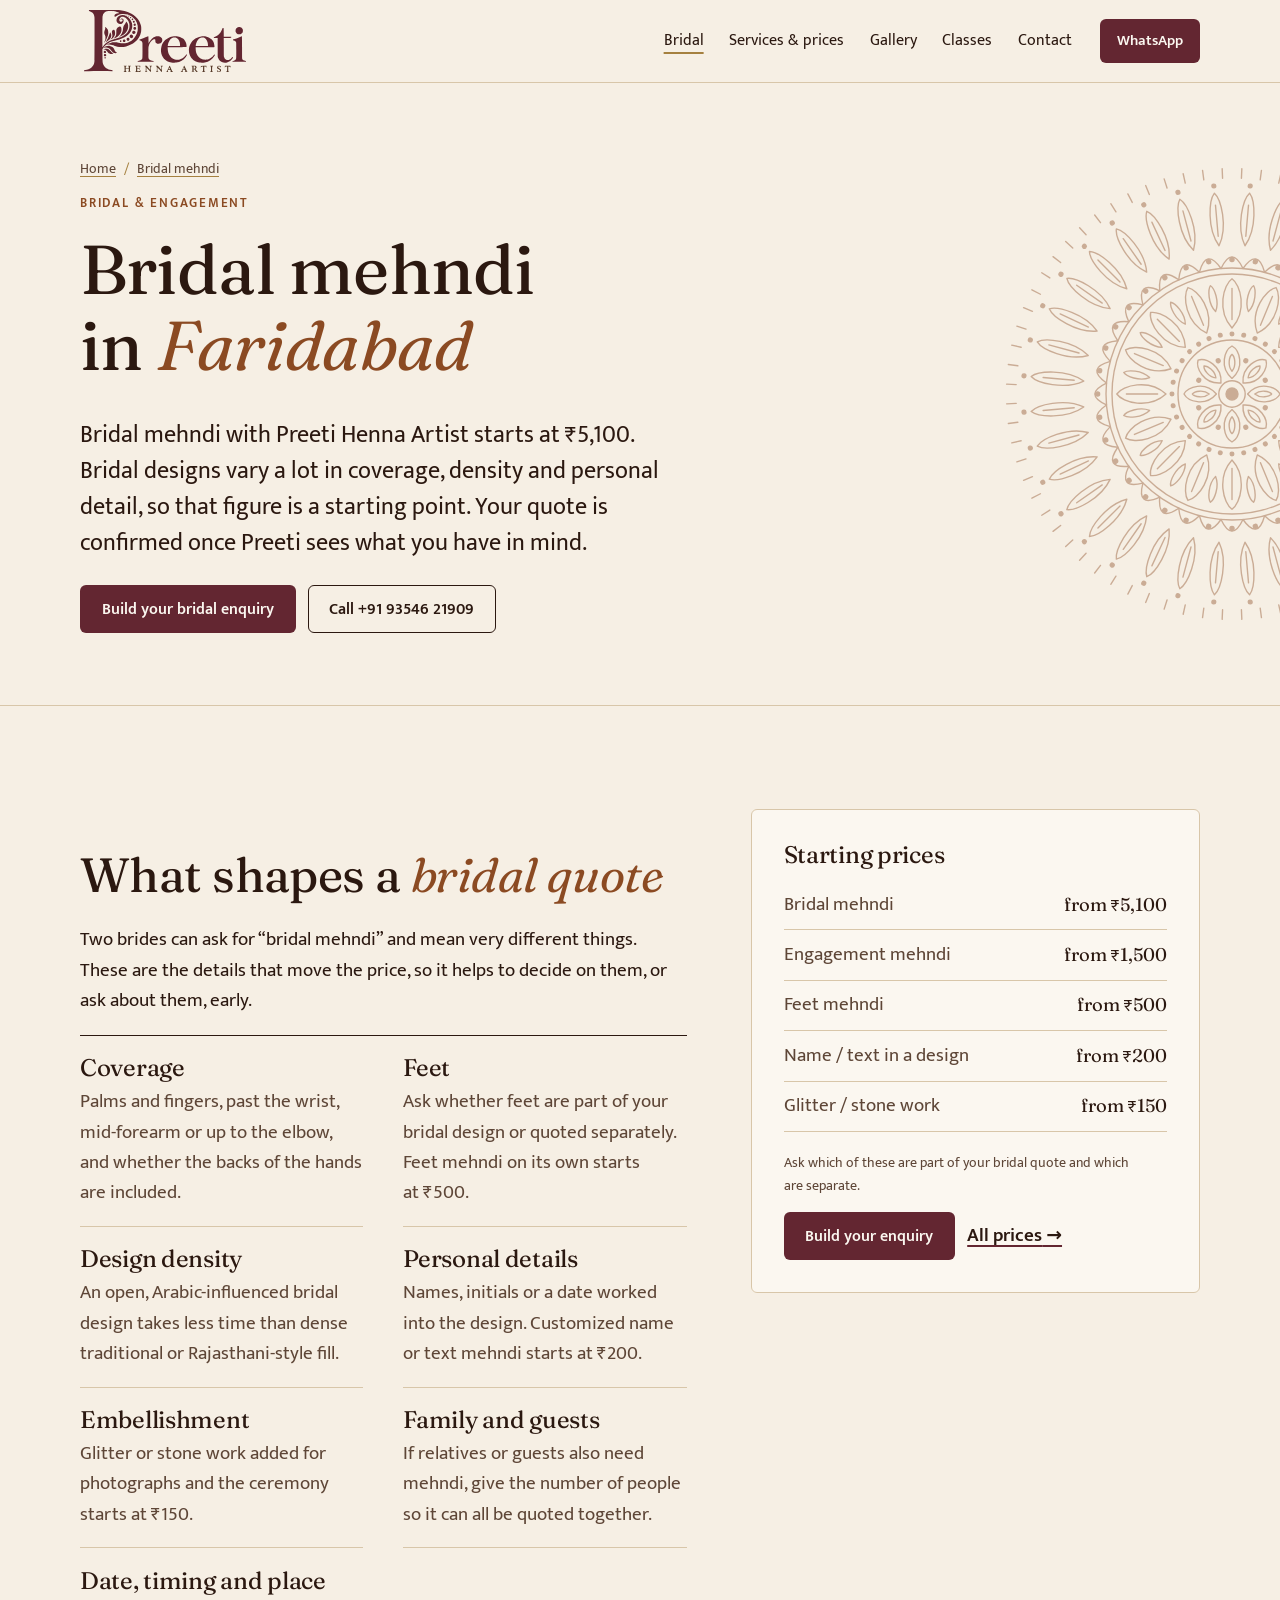
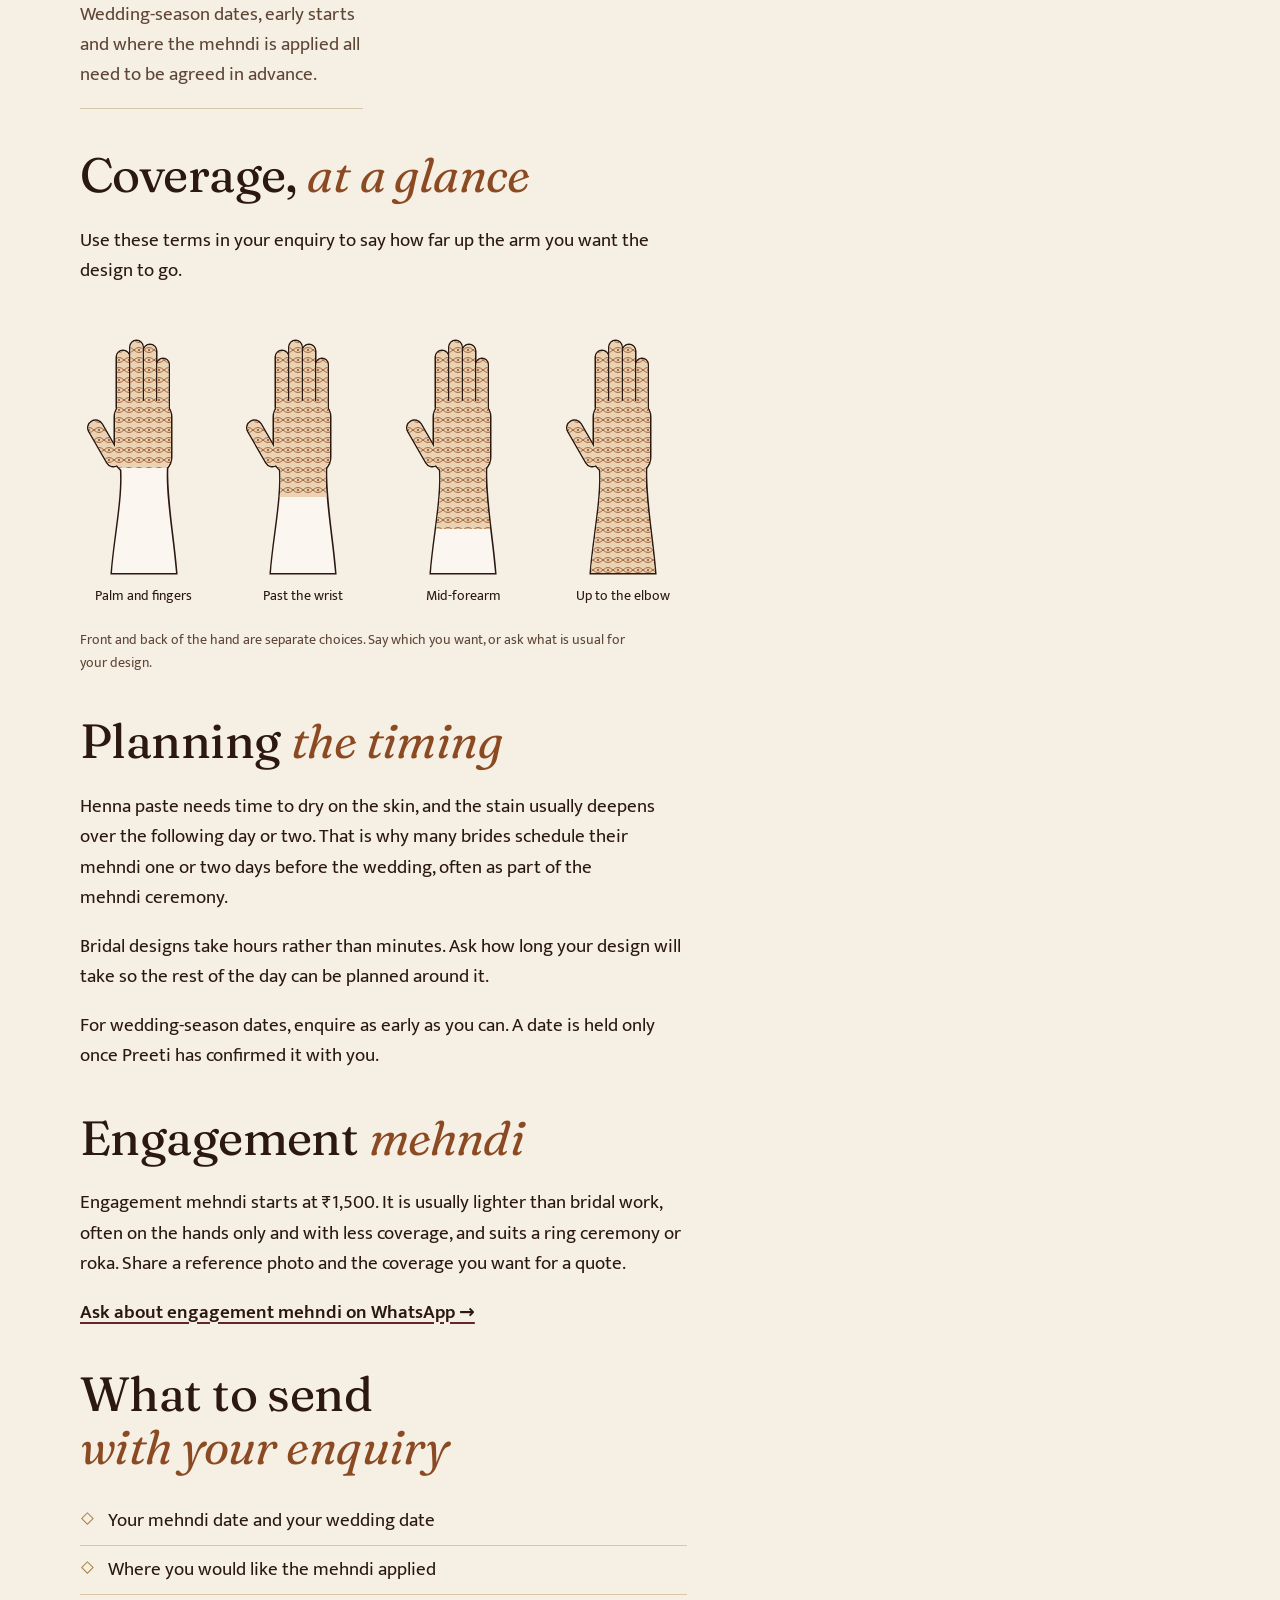
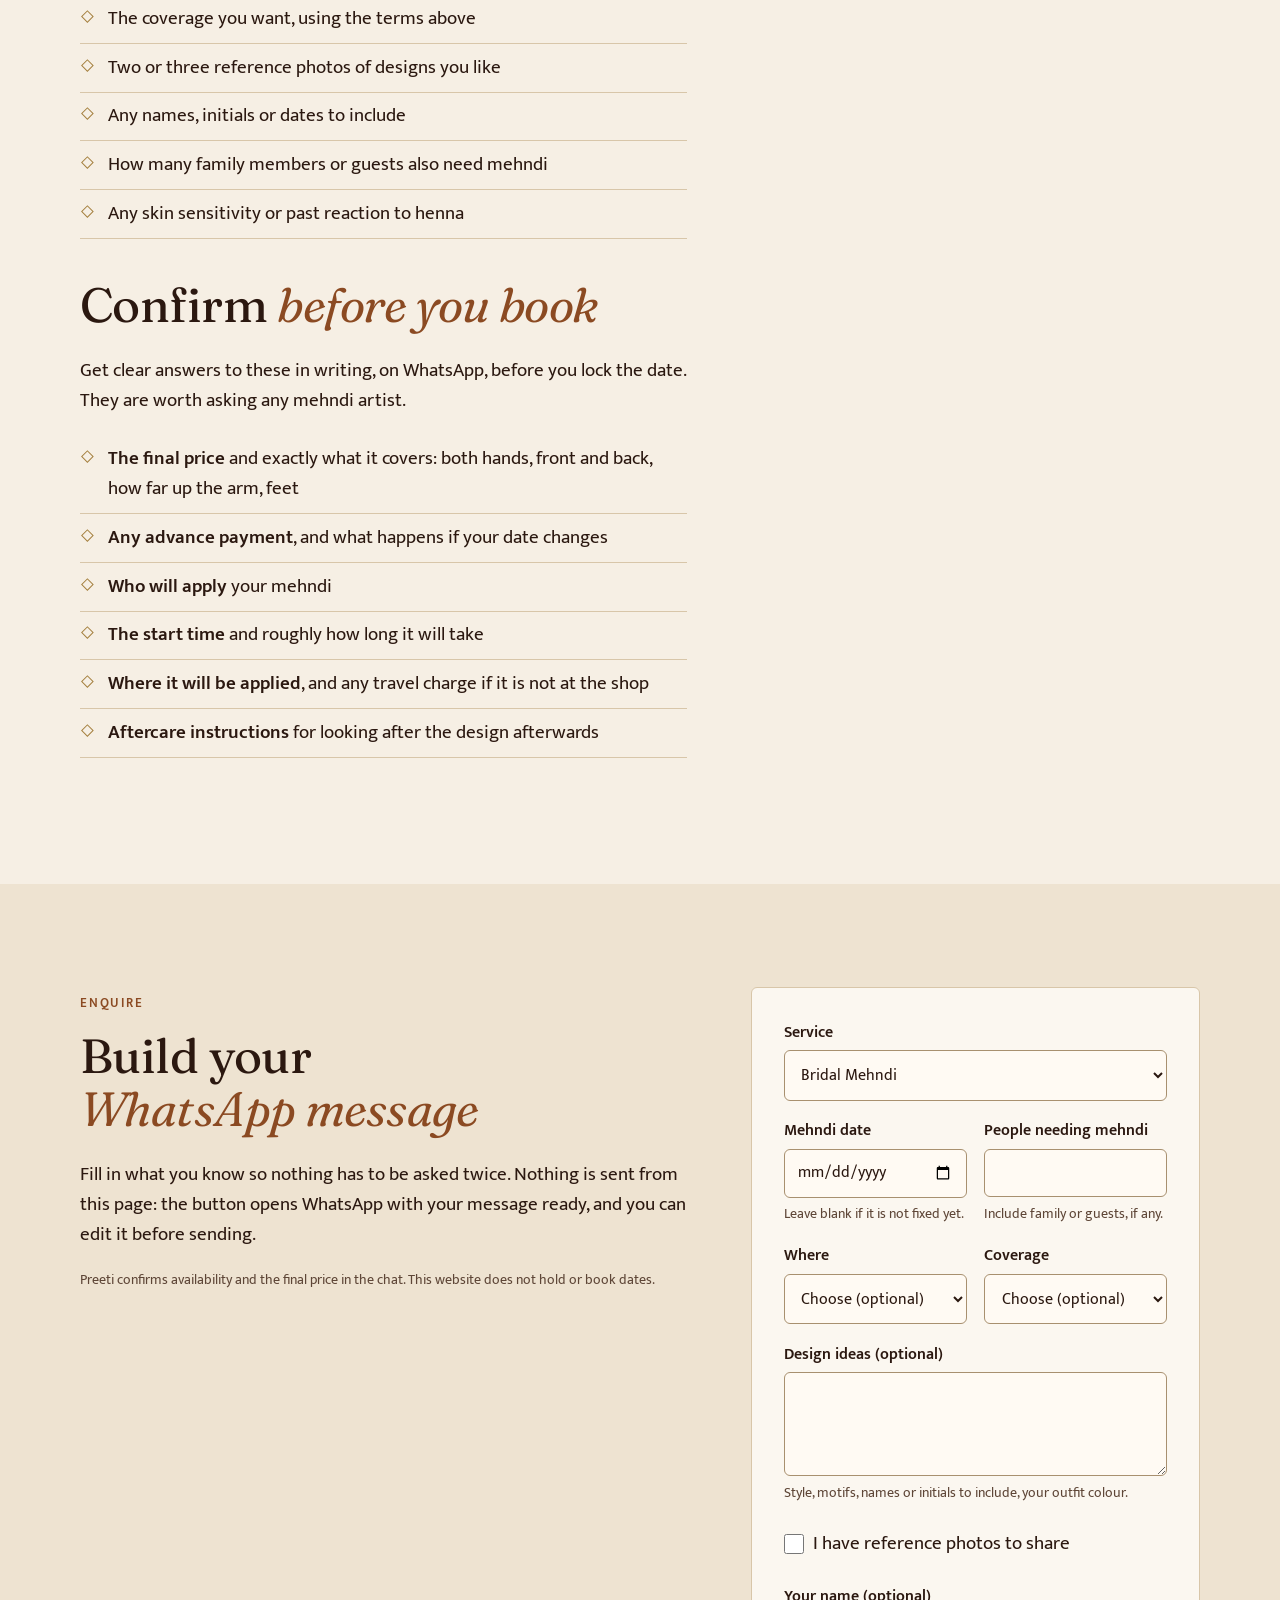
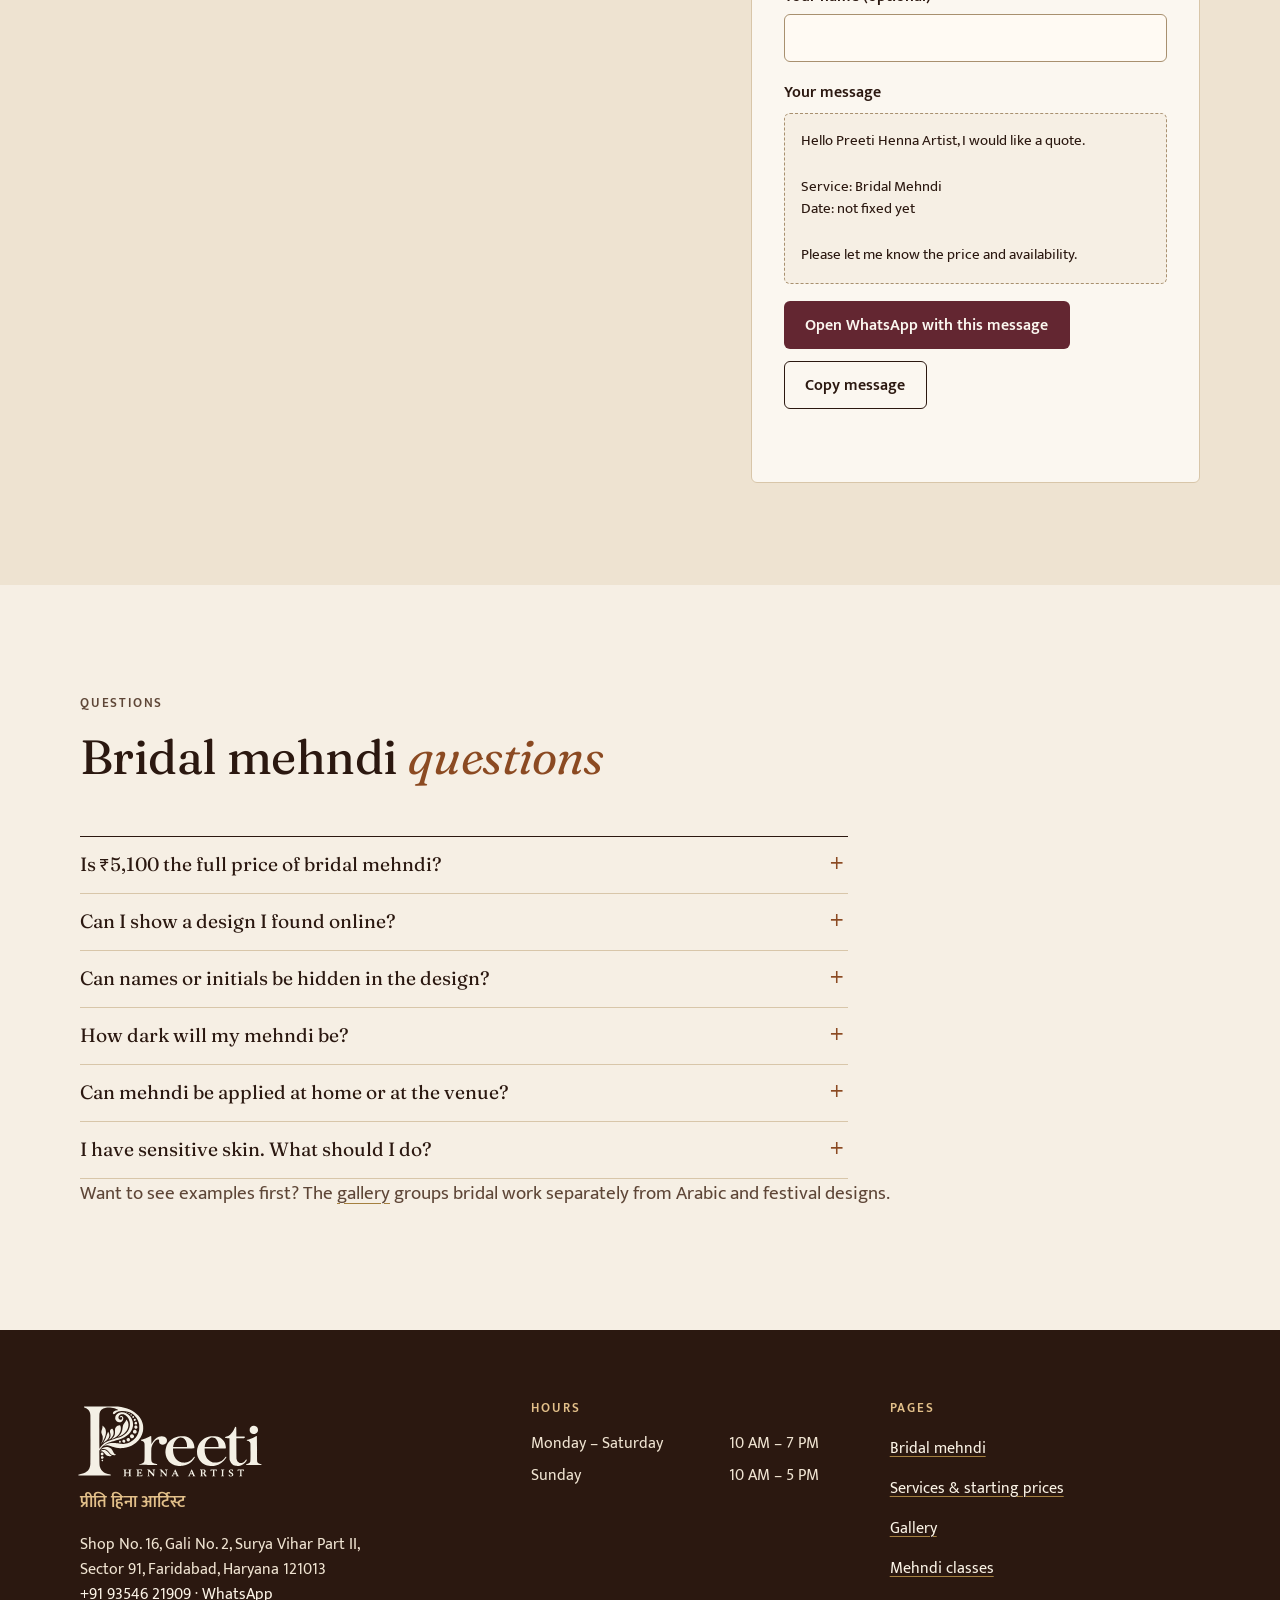
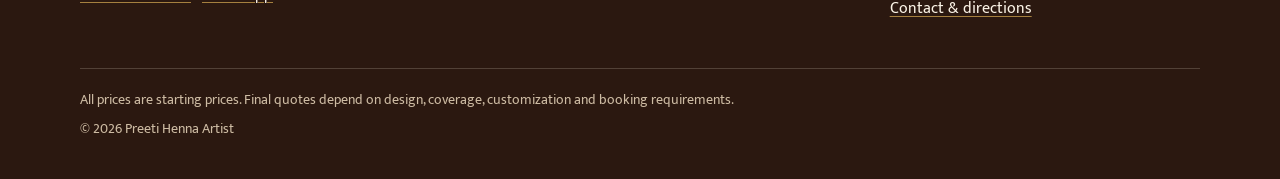
==== commit a59f699e: "Add brand identity and confirm all prices - Header and footer now use the supplied logo (burgundy on" ====
--- a/bridal-mehndi/index.html
+++ b/bridal-mehndi/index.html
@@ -13,6 +13,7 @@
   <link rel="icon" href="/favicon.ico" sizes="32x32">
   <link rel="icon" href="/favicon.svg" type="image/svg+xml">
   <link rel="apple-touch-icon" href="/apple-touch-icon.png">
+  <link rel="manifest" href="/site.webmanifest">
   <link rel="preload" href="/assets/fonts/fraunces-latin-wght-normal.woff2" as="font" type="font/woff2" crossorigin>
   <link rel="preload" href="/assets/fonts/mukta-latin-400-normal.woff2" as="font" type="font/woff2" crossorigin>
   <link rel="stylesheet" href="/assets/css/style.css">
@@ -23,10 +24,10 @@
   <meta property="og:title" content="Bridal Mehndi in Faridabad from ₹5,100 | Preeti Henna Artist">
   <meta property="og:description" content="Bridal and engagement mehndi in Sector 91, Faridabad: starting prices, what changes the quote, and what to confirm before booking.">
   <meta property="og:url" content="https://preetihennaartist.in/bridal-mehndi/">
-  <meta property="og:image" content="https://preetihennaartist.in/assets/img/og-default.png">
+  <meta property="og:image" content="https://preetihennaartist.in/assets/brand/og-image.png">
   <meta property="og:image:width" content="1200">
   <meta property="og:image:height" content="630">
-  <meta property="og:image:alt" content="Preeti Henna Artist: mehndi in Sector 91, Faridabad">
+  <meta property="og:image:alt" content="Preeti Henna Artist logo: mehndi, Faridabad">
   <meta name="twitter:card" content="summary_large_image">
   <script type="application/ld+json">
   {
@@ -69,8 +70,7 @@
   <header class="site-header">
     <div class="wrap header-inner">
       <a class="brand" href="/">
-        <span class="brand-name">Preeti Henna Artist</span>
-        <span class="brand-sub">Mehndi · Sector 91, Faridabad</span>
+        <img class="brand-logo" src="/assets/brand/logo-primary.svg" alt="Preeti Henna Artist home" width="1561" height="640">
       </a>
       <button class="menu-toggle" type="button" popovertarget="site-nav" aria-controls="site-nav">
         <svg viewBox="0 0 24 24" fill="none" stroke="currentColor" stroke-width="2" stroke-linecap="round" aria-hidden="true" focusable="false"><path d="M3 6h18M3 12h18M3 18h18"/></svg>
@@ -377,7 +377,7 @@
     <div class="wrap">
       <div class="footer-grid">
         <div data-nap>
-          <p class="footer-name">Preeti Henna Artist</p>
+          <p class="footer-name"><img src="/assets/brand/logo-ivory.svg" alt="Preeti Henna Artist" width="1561" height="640"></p>
           <p class="footer-hi" lang="hi">प्रीति हिना आर्टिस्ट</p>
           <address>
             Shop No. 16, Gali No. 2, Surya Vihar Part II,<br>
--- a/assets/css/style.css
+++ b/assets/css/style.css
@@ -62,8 +62,8 @@
   --ink: #2b1810;
   --ink-muted: #5e4637;
   --henna: #8b4a22;
-  --maroon: #6d1f2c;
-  --maroon-deep: #561622;
+  --maroon: #632631;
+  --maroon-deep: #4c1c25;
   --brass: #a5803f;
   --rule: #d8c6a9;
   --field: #fffaf3;
@@ -186,22 +186,15 @@
   min-height: 4.5rem;
 }
 .brand {
-  display: flex;
-  flex-direction: column;
-  text-decoration: none;
-  line-height: 1.15;
-  padding-block: 0.6rem;
-}
-.brand-name {
-  font-family: var(--font-display);
-  font-size: 1.3rem;
-  font-weight: 480;
-  letter-spacing: -0.01em;
-}
-.brand-sub {
-  font-size: 0.8rem;
-  color: var(--ink-muted);
-  letter-spacing: 0.02em;
+  display: block;
+  flex: none;
+  padding-block: 0.4rem;
+}
+/* Logo SVG carries its own clearspace; never set a fixed height. */
+.brand-logo {
+  display: block;
+  width: clamp(8.25rem, 6.6rem + 5vw, 11rem);
+  height: auto;
 }
 
 .menu-toggle,
@@ -894,7 +887,8 @@
 .site-footer :focus-visible { outline-color: #fbf3e6; }
 .footer-grid { display: grid; gap: 2rem; }
 @media (min-width: 48rem) { .footer-grid { grid-template-columns: 1.3fr 1fr 1fr; gap: 3rem; } }
-.footer-name { font-family: var(--font-display); font-size: 1.6rem; color: #fbf3e6; margin: 0 0 0.25rem; line-height: 1.2; }
+.footer-name { margin: 0 0 0.5rem; }
+.footer-name img { display: block; width: 12rem; max-width: 100%; height: auto; margin-left: -0.35rem; }
 .footer-hi { color: #e3c08a; margin: 0 0 1rem; font-size: 1.05rem; }
 .site-footer h2 { font-family: var(--font-body); font-size: 0.8rem; font-weight: 600; letter-spacing: 0.14em; text-transform: uppercase; color: #e3c08a; margin: 0 0 0.75rem; }
 .footer-links { list-style: none; margin: 0; padding: 0; }
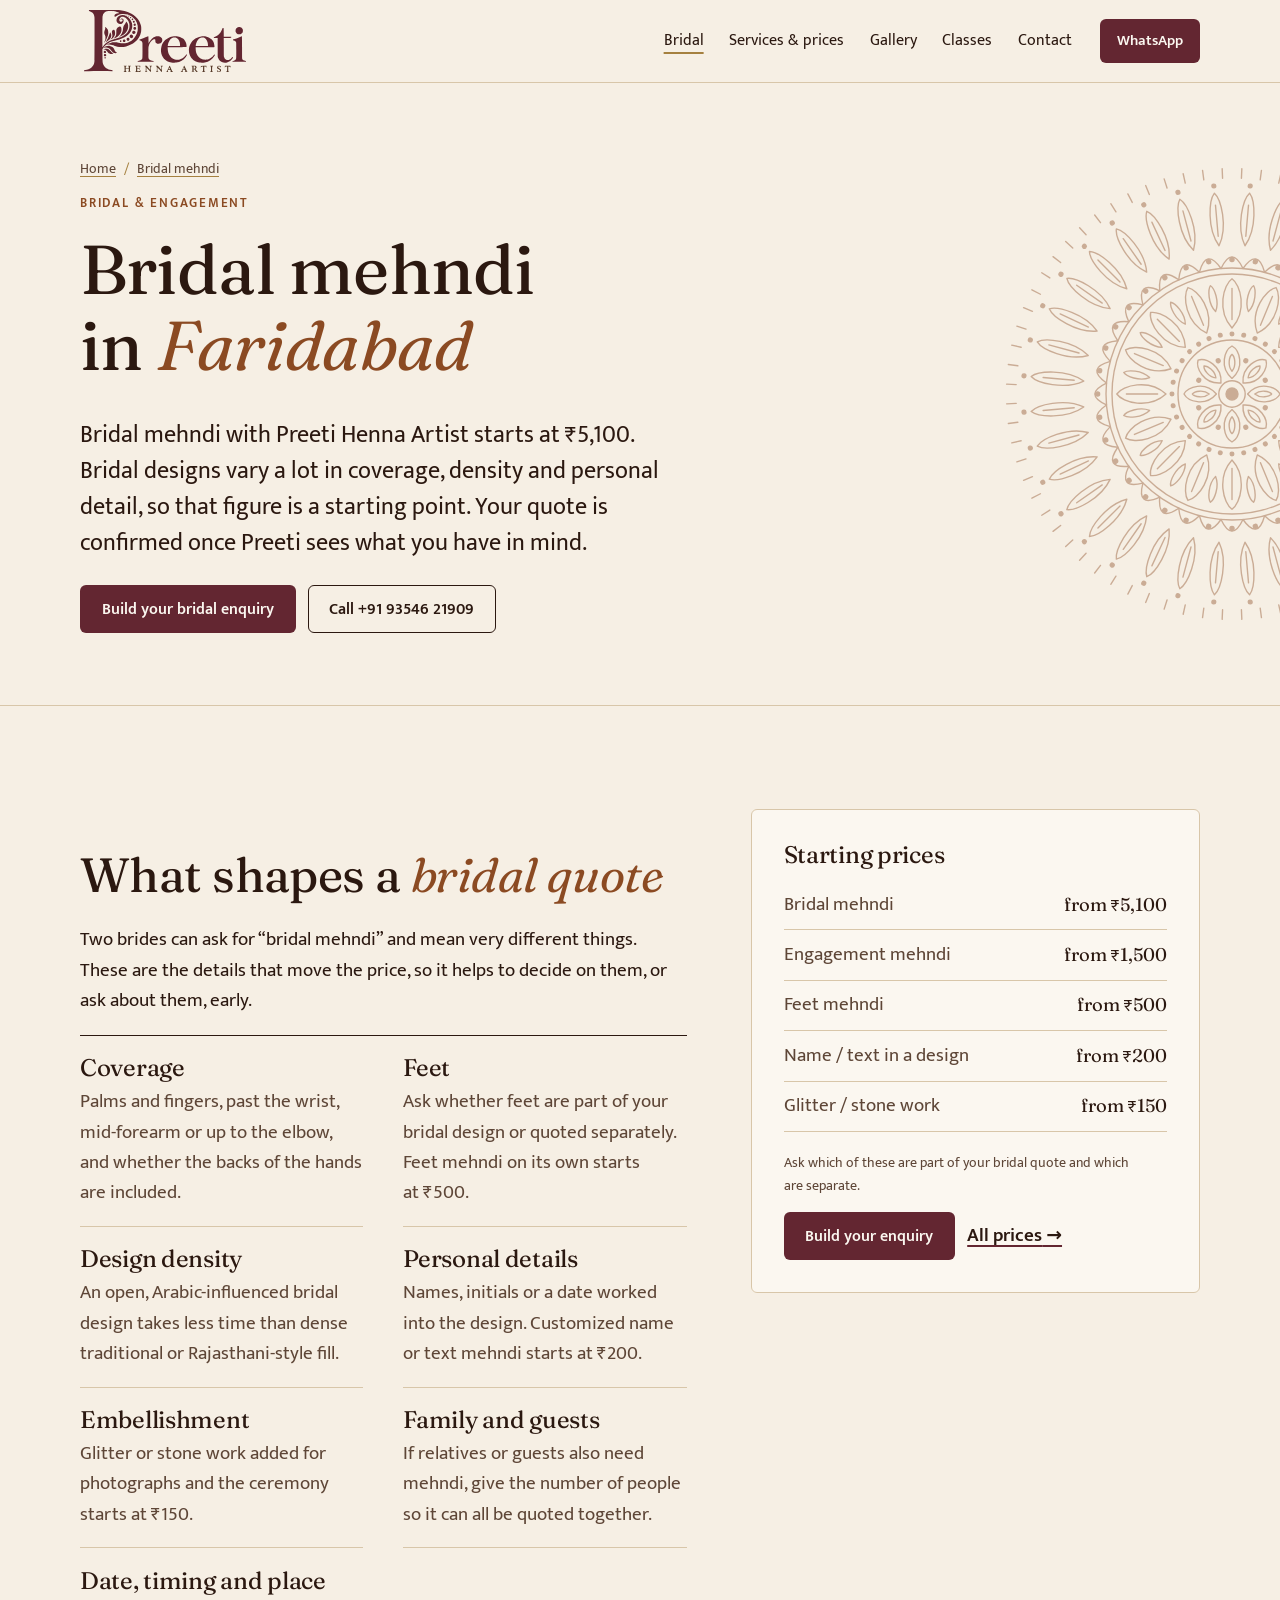
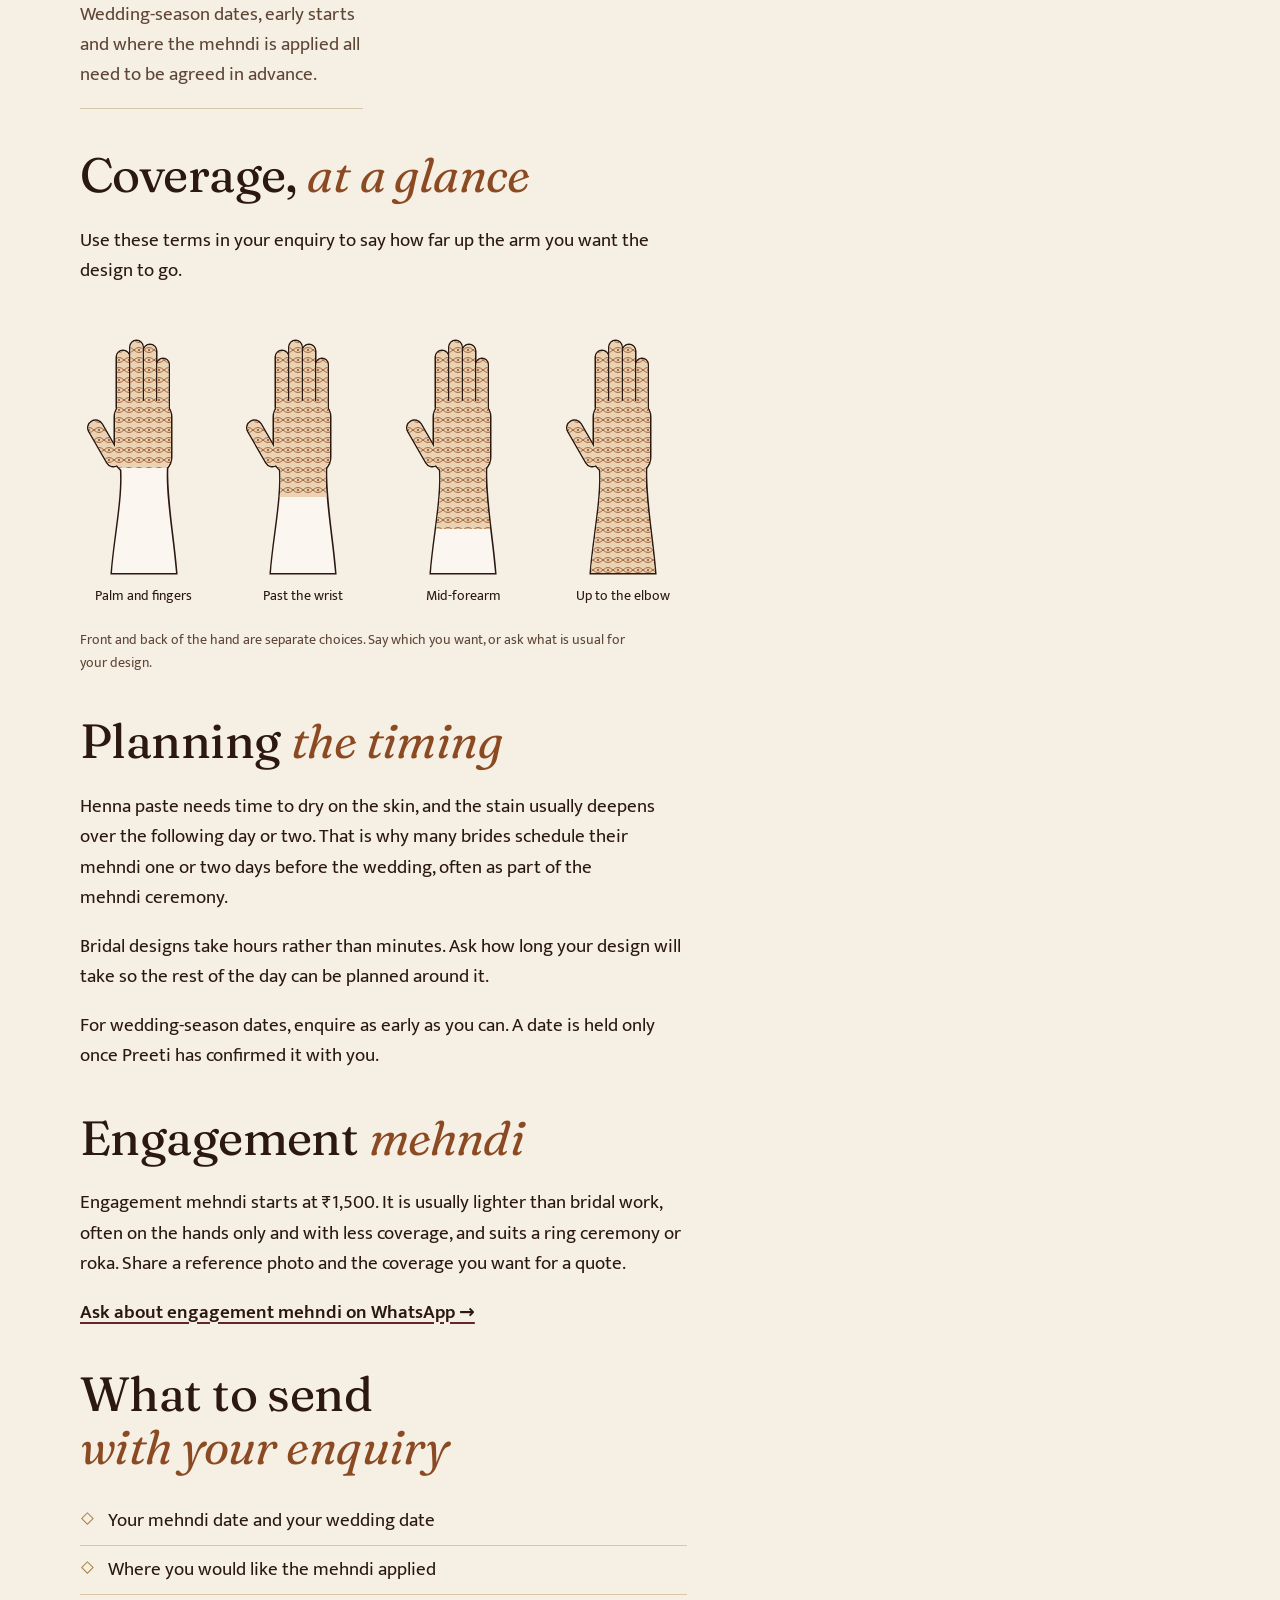
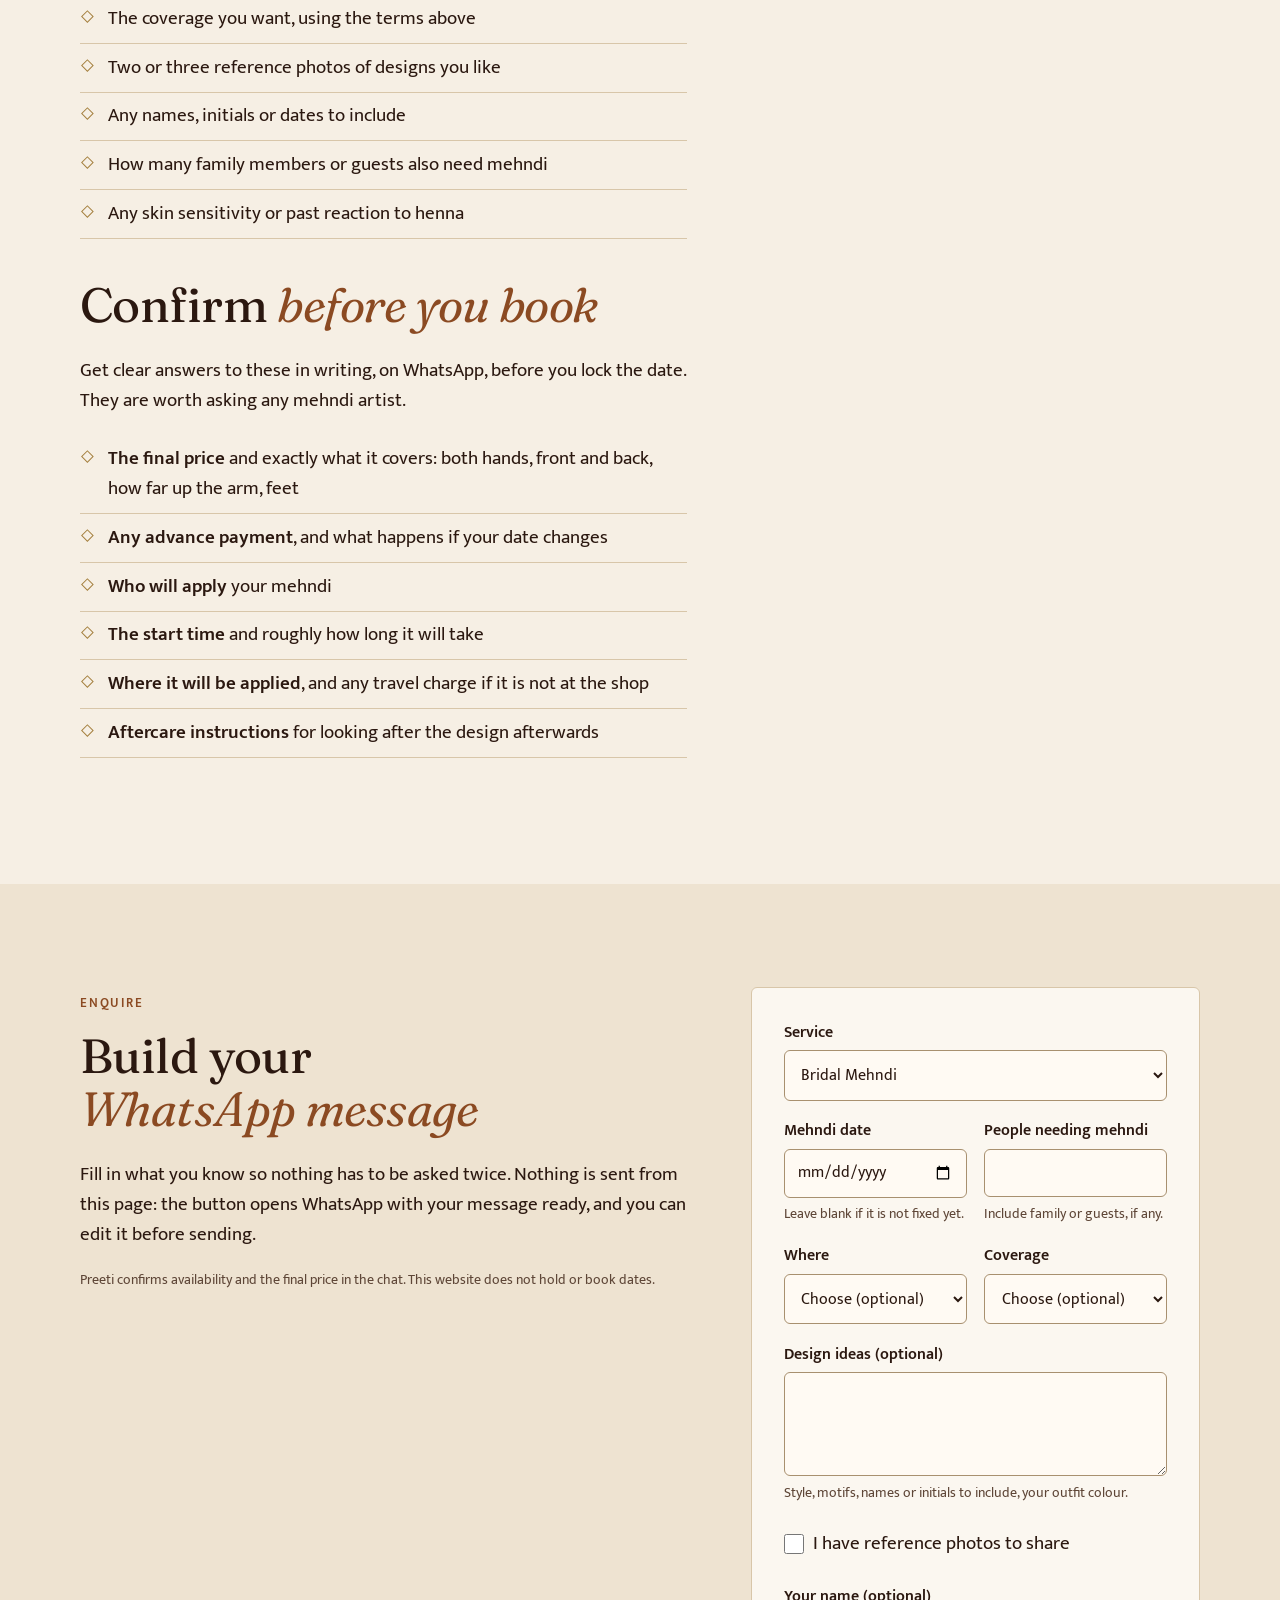
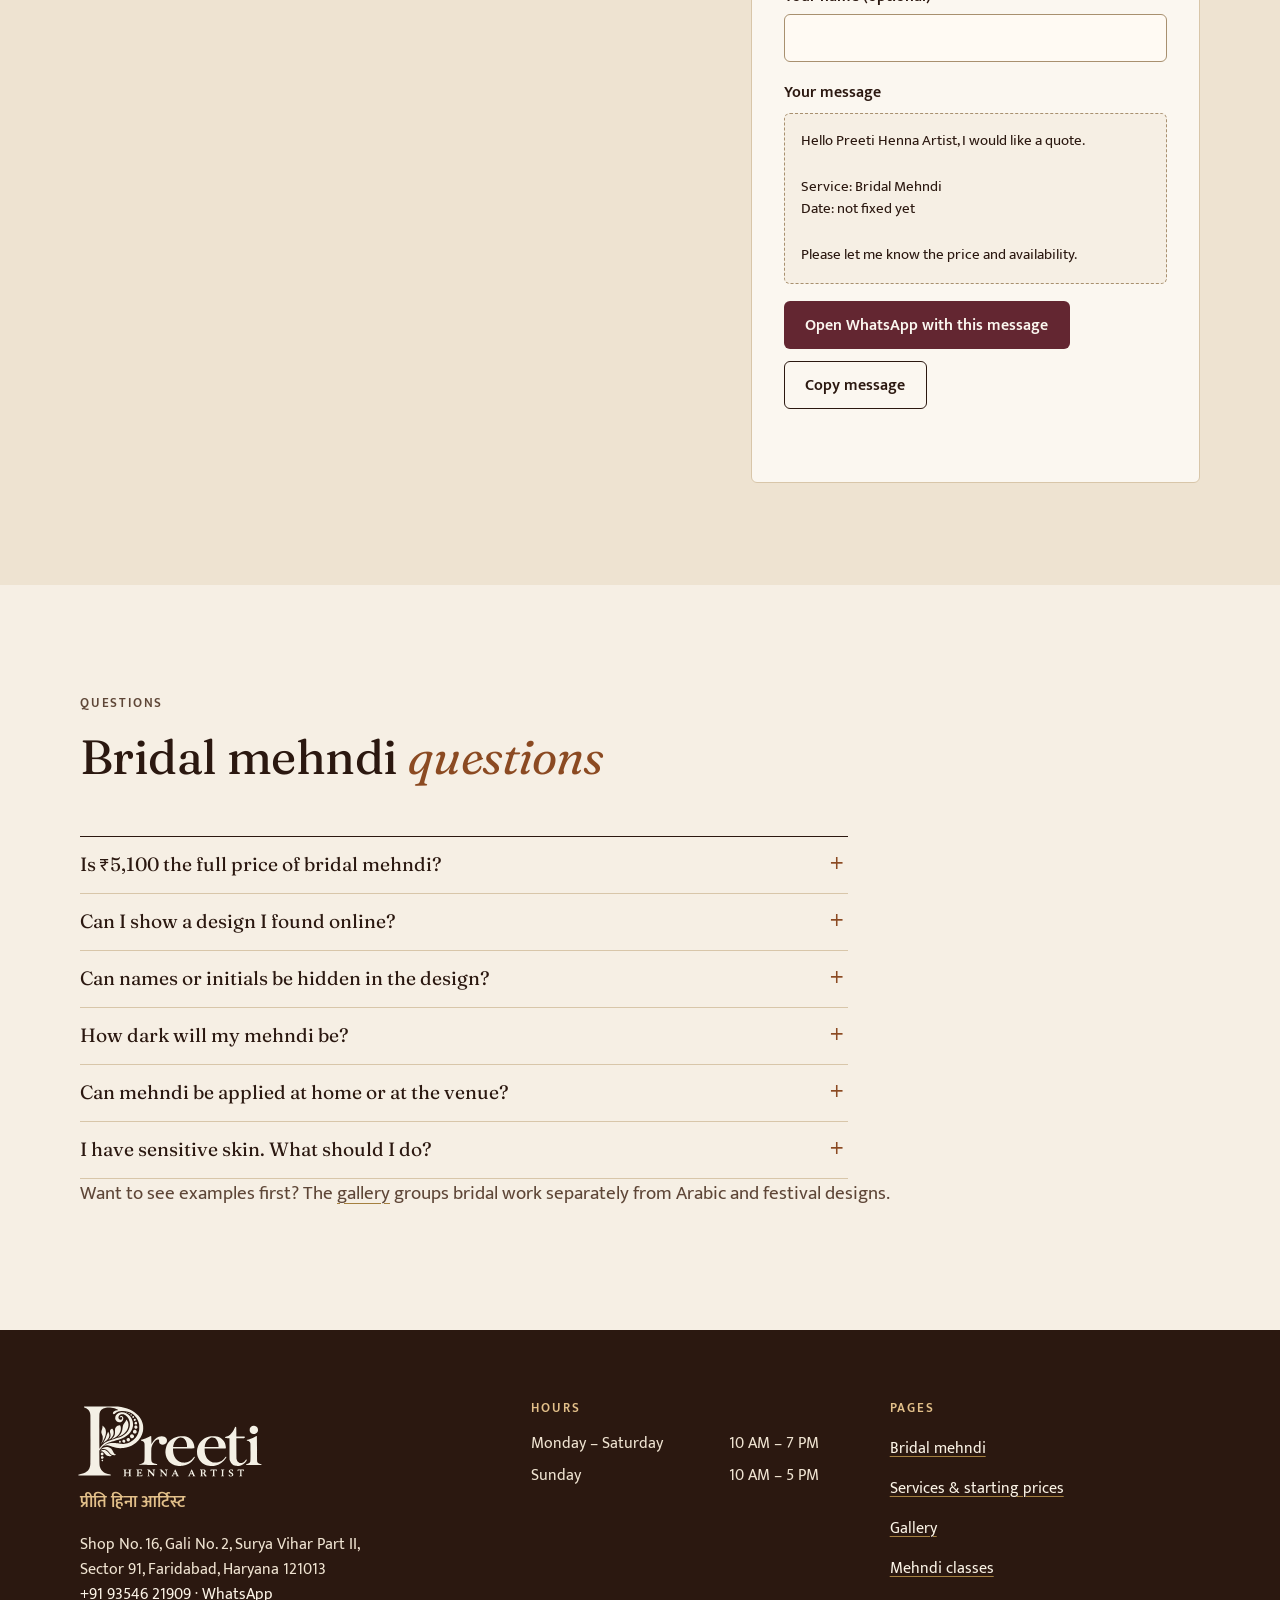
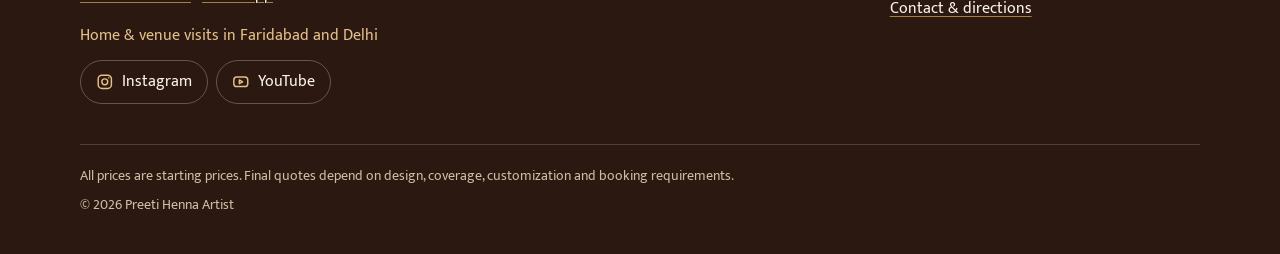
==== commit 950904b9: "Add service areas, social profiles and Business Profile links - Show where mehndi is applied: the sh" ====
--- a/bridal-mehndi/index.html
+++ b/bridal-mehndi/index.html
@@ -296,7 +296,8 @@
                 <select id="enq-place" name="place">
                   <option value="">Choose (optional)</option>
                   <option>At the shop in Sector 91</option>
-                  <option>I would like to ask about a home or venue visit</option>
+                  <option>At my home or venue in Faridabad</option>
+                  <option>At my home or venue in Delhi</option>
                   <option>Not sure yet</option>
                 </select>
               </div>
@@ -361,7 +362,7 @@
           </details>
           <details>
             <summary>Can mehndi be applied at home or at the venue?</summary>
-            <div class="answer"><p>Please ask when you enquire. Where the mehndi is applied, the timing and any travel charge should all be agreed before you book.</p></div>
+            <div class="answer"><p>Yes. Preeti travels to homes and venues in Faridabad and Delhi, and also applies mehndi at her shop in Sector 91. Mention the place when you enquire; the timing and any travel charge should be agreed before you book.</p></div>
           </details>
           <details>
             <summary>I have sensitive skin. What should I do?</summary>
@@ -384,6 +385,11 @@
             Sector 91, Faridabad, Haryana 121013
           </address>
           <p><a href="tel:+919354621909">+91&nbsp;93546&nbsp;21909</a> · <a href="https://wa.me/919354621909?text=Hello%20Preeti%20Henna%20Artist%2C%20I%20would%20like%20to%20ask%20about%20mehndi.%0AService%3A%0ADate%3A" target="_blank" rel="noopener">WhatsApp</a></p>
+          <p class="footer-areas">Home &amp; venue visits in Faridabad and Delhi</p>
+          <ul class="footer-social">
+            <li><a href="https://www.instagram.com/preetihenna_artist__/" target="_blank" rel="noopener"><svg viewBox="0 0 24 24" fill="none" stroke="currentColor" stroke-width="2" stroke-linecap="round" stroke-linejoin="round" aria-hidden="true" focusable="false"><rect x="3" y="3" width="18" height="18" rx="5"/><circle cx="12" cy="12" r="4"/><path d="M17.5 6.5h.01"/></svg>Instagram</a></li>
+            <li><a href="https://www.youtube.com/@preetikushwaha6807" target="_blank" rel="noopener"><svg viewBox="0 0 24 24" fill="none" stroke="currentColor" stroke-width="2" stroke-linecap="round" stroke-linejoin="round" aria-hidden="true" focusable="false"><rect x="2.5" y="5.5" width="19" height="13" rx="4"/><path d="m10 9.5 4.5 2.5-4.5 2.5z"/></svg>YouTube</a></li>
+          </ul>
         </div>
         <div>
           <h2>Hours</h2>
--- a/assets/css/style.css
+++ b/assets/css/style.css
@@ -686,6 +686,46 @@
 .contact-lines { list-style: none; padding: 0; margin: 0 0 1.5rem; }
 .contact-lines li { padding: 0.15rem 0; }
 .contact-lines a { display: inline-flex; align-items: center; min-height: 2.75rem; font-weight: 600; }
+.visit-label { font-family: var(--font-body); font-size: 1rem; font-weight: 600; letter-spacing: 0; margin: 1.75rem 0 0.6rem; }
+
+/* Where mehndi is applied: the shop, plus home and venue visits */
+.where { list-style: none; padding: 0; margin: 0 0 1.25rem; max-width: 30rem; border-top: 1px solid var(--rule); }
+.where > li { display: flex; gap: 0.9rem; align-items: flex-start; padding: 0.85rem 0; border-bottom: 1px solid var(--rule); }
+.where-icon {
+  flex: none;
+  display: grid;
+  place-items: center;
+  width: 2.5rem;
+  height: 2.5rem;
+  border: 1px solid var(--brass);
+  border-radius: 50%;
+  color: var(--maroon);
+}
+.where-icon svg { width: 1.2rem; height: 1.2rem; }
+.where strong { display: block; font-weight: 600; line-height: 1.3; }
+.where p { margin: 0.15rem 0 0; color: var(--ink-muted); }
+.areas { display: flex; flex-wrap: wrap; gap: 0.4rem; list-style: none; padding: 0; margin: 0.4rem 0 0; }
+.areas li { padding: 0.1rem 0.75rem; border-radius: 999px; background: var(--paper-deep); font-size: 0.9rem; font-weight: 600; }
+
+/* Social profiles */
+.social { list-style: none; padding: 0; margin: 0; display: grid; gap: 0.6rem; max-width: 26rem; }
+.social a {
+  display: flex;
+  align-items: center;
+  gap: 0.85rem;
+  min-height: 3.5rem;
+  padding: 0.55rem 1rem;
+  border: 1px solid var(--rule);
+  border-radius: var(--radius);
+  background: var(--paper-light);
+  color: var(--ink);
+  text-decoration: none;
+  transition: border-color 0.15s ease, background-color 0.15s ease;
+}
+.social a:hover { border-color: var(--maroon); background: var(--field); }
+.social svg { width: 1.5rem; height: 1.5rem; flex: none; color: var(--maroon); }
+.social strong { display: block; font-weight: 600; line-height: 1.25; }
+.social-handle { display: block; font-size: 0.875rem; color: var(--ink-muted); line-height: 1.3; }
 
 /* ---------- FAQ ---------- */
 .faq { border-top: 1px solid var(--ink); max-width: 48rem; }
@@ -891,6 +931,20 @@
 .footer-name img { display: block; width: 12rem; max-width: 100%; height: auto; margin-left: -0.35rem; }
 .footer-hi { color: #e3c08a; margin: 0 0 1rem; font-size: 1.05rem; }
 .site-footer h2 { font-family: var(--font-body); font-size: 0.8rem; font-weight: 600; letter-spacing: 0.14em; text-transform: uppercase; color: #e3c08a; margin: 0 0 0.75rem; }
+.footer-areas { color: #e3c08a; margin: 0 0 0.75rem; }
+.footer-social { list-style: none; margin: 0; padding: 0; display: flex; flex-wrap: wrap; gap: 0.5rem; }
+.footer-social a {
+  display: inline-flex;
+  align-items: center;
+  gap: 0.5rem;
+  min-height: 2.75rem;
+  padding: 0.35rem 0.95rem;
+  border: 1px solid rgb(239 227 209 / 0.3);
+  border-radius: 999px;
+  text-decoration: none;
+}
+.footer-social a:hover { border-color: #e3c08a; }
+.footer-social svg { width: 1.1rem; height: 1.1rem; flex: none; color: #e3c08a; }
 .footer-links { list-style: none; margin: 0; padding: 0; }
 .footer-links a { display: inline-flex; align-items: center; min-height: 2.5rem; }
 .footer-hours { margin: 0; }
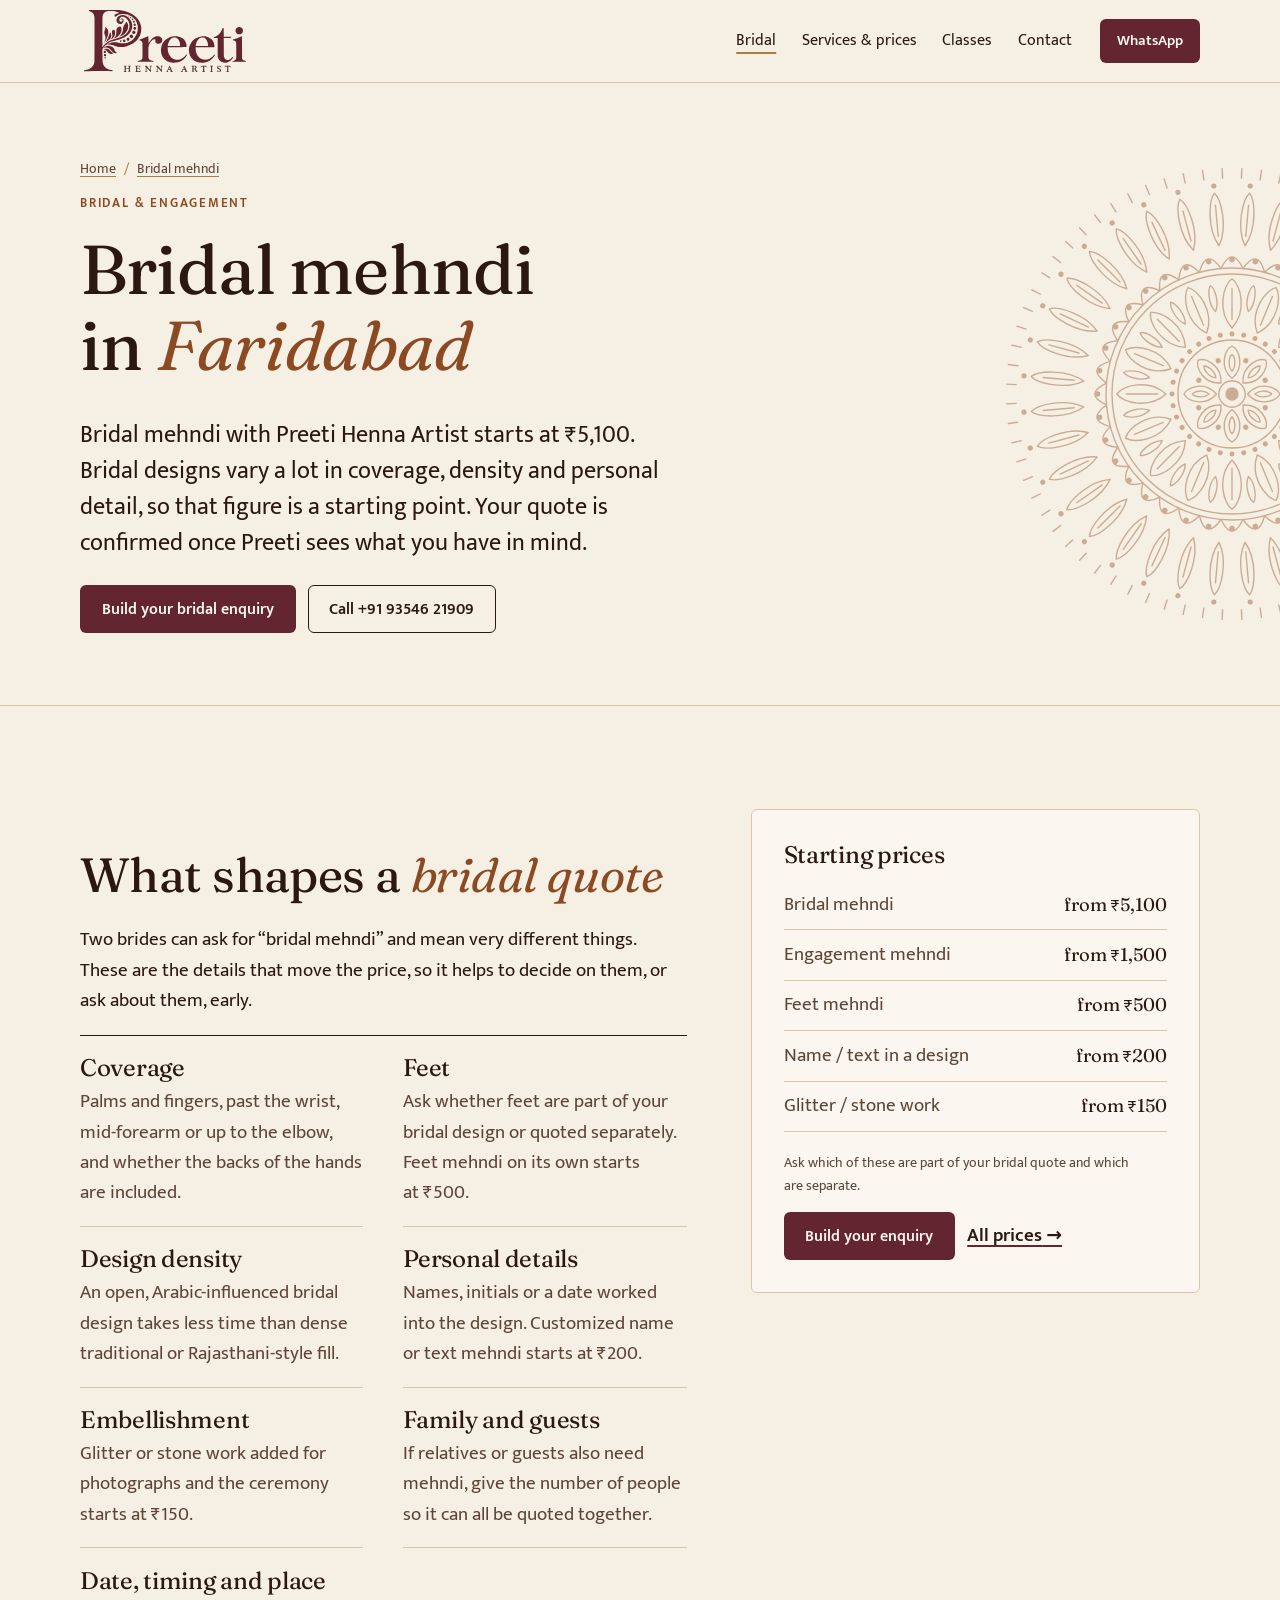
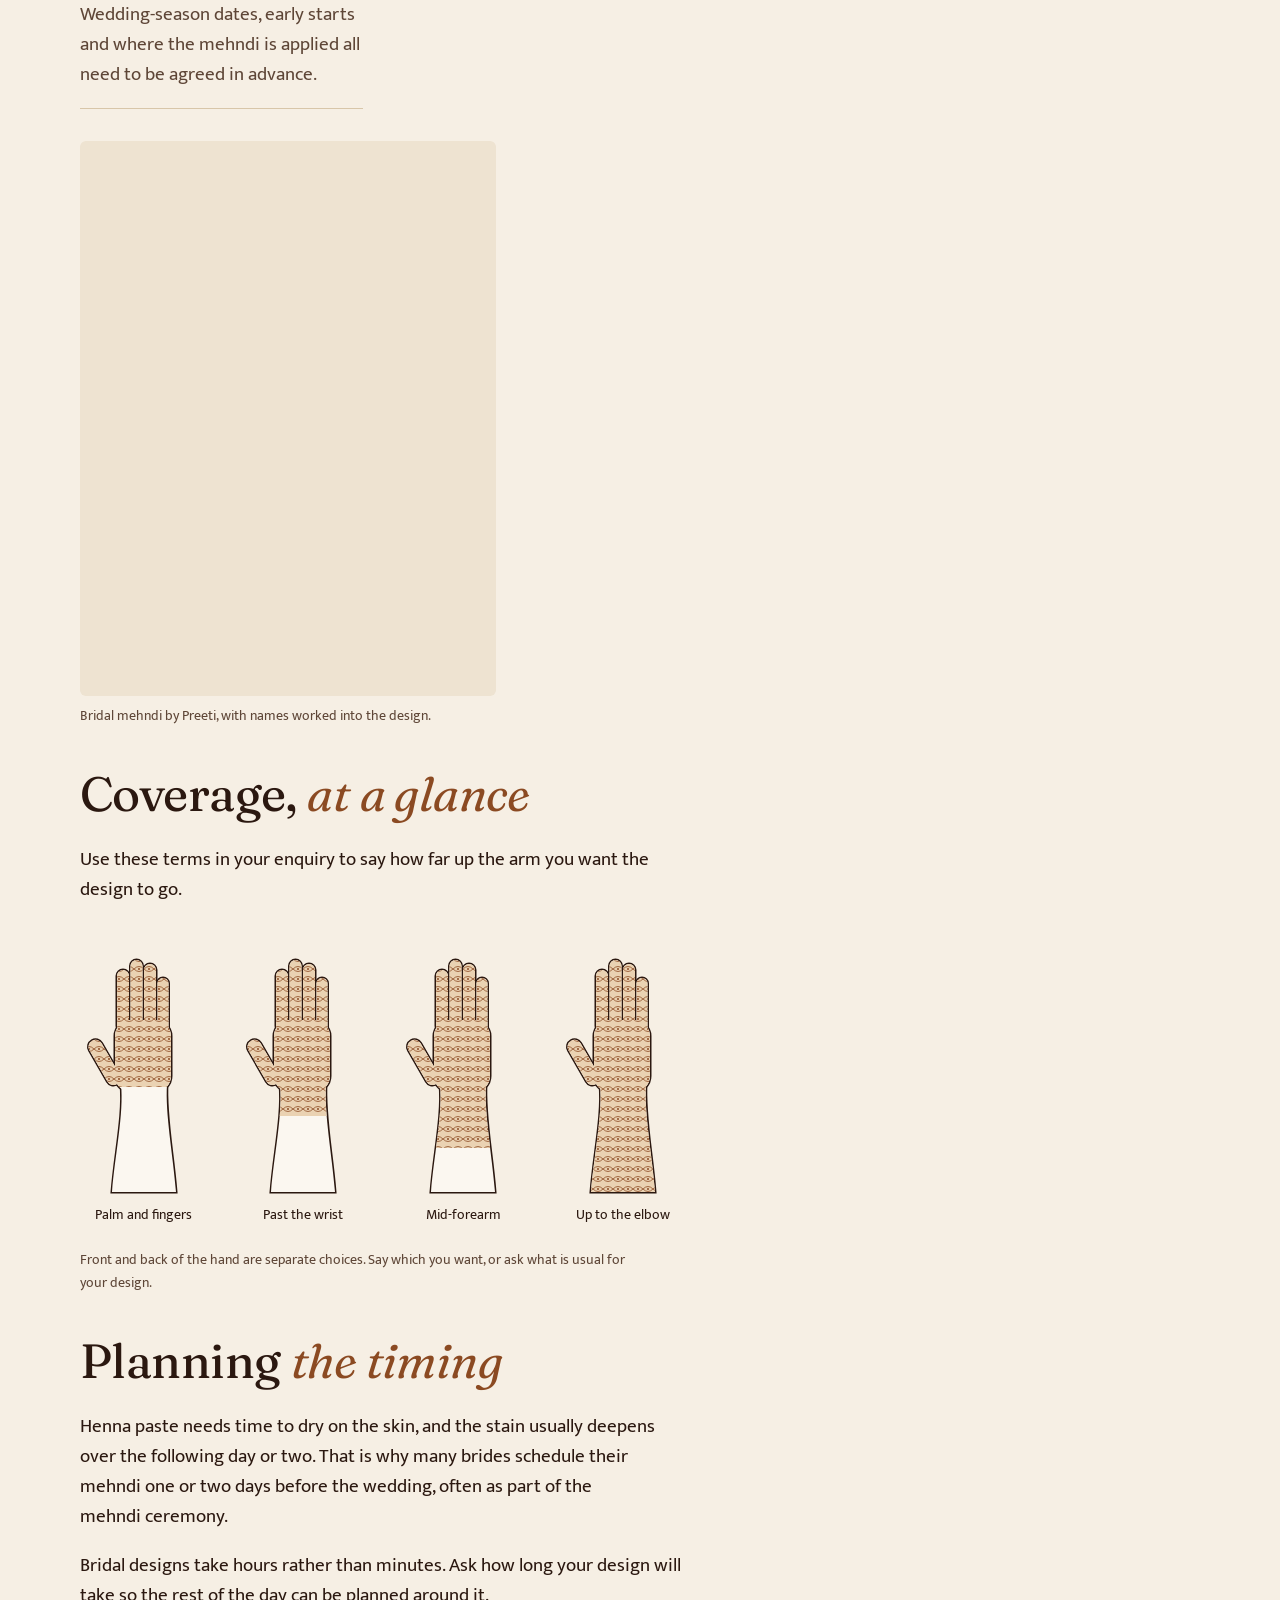
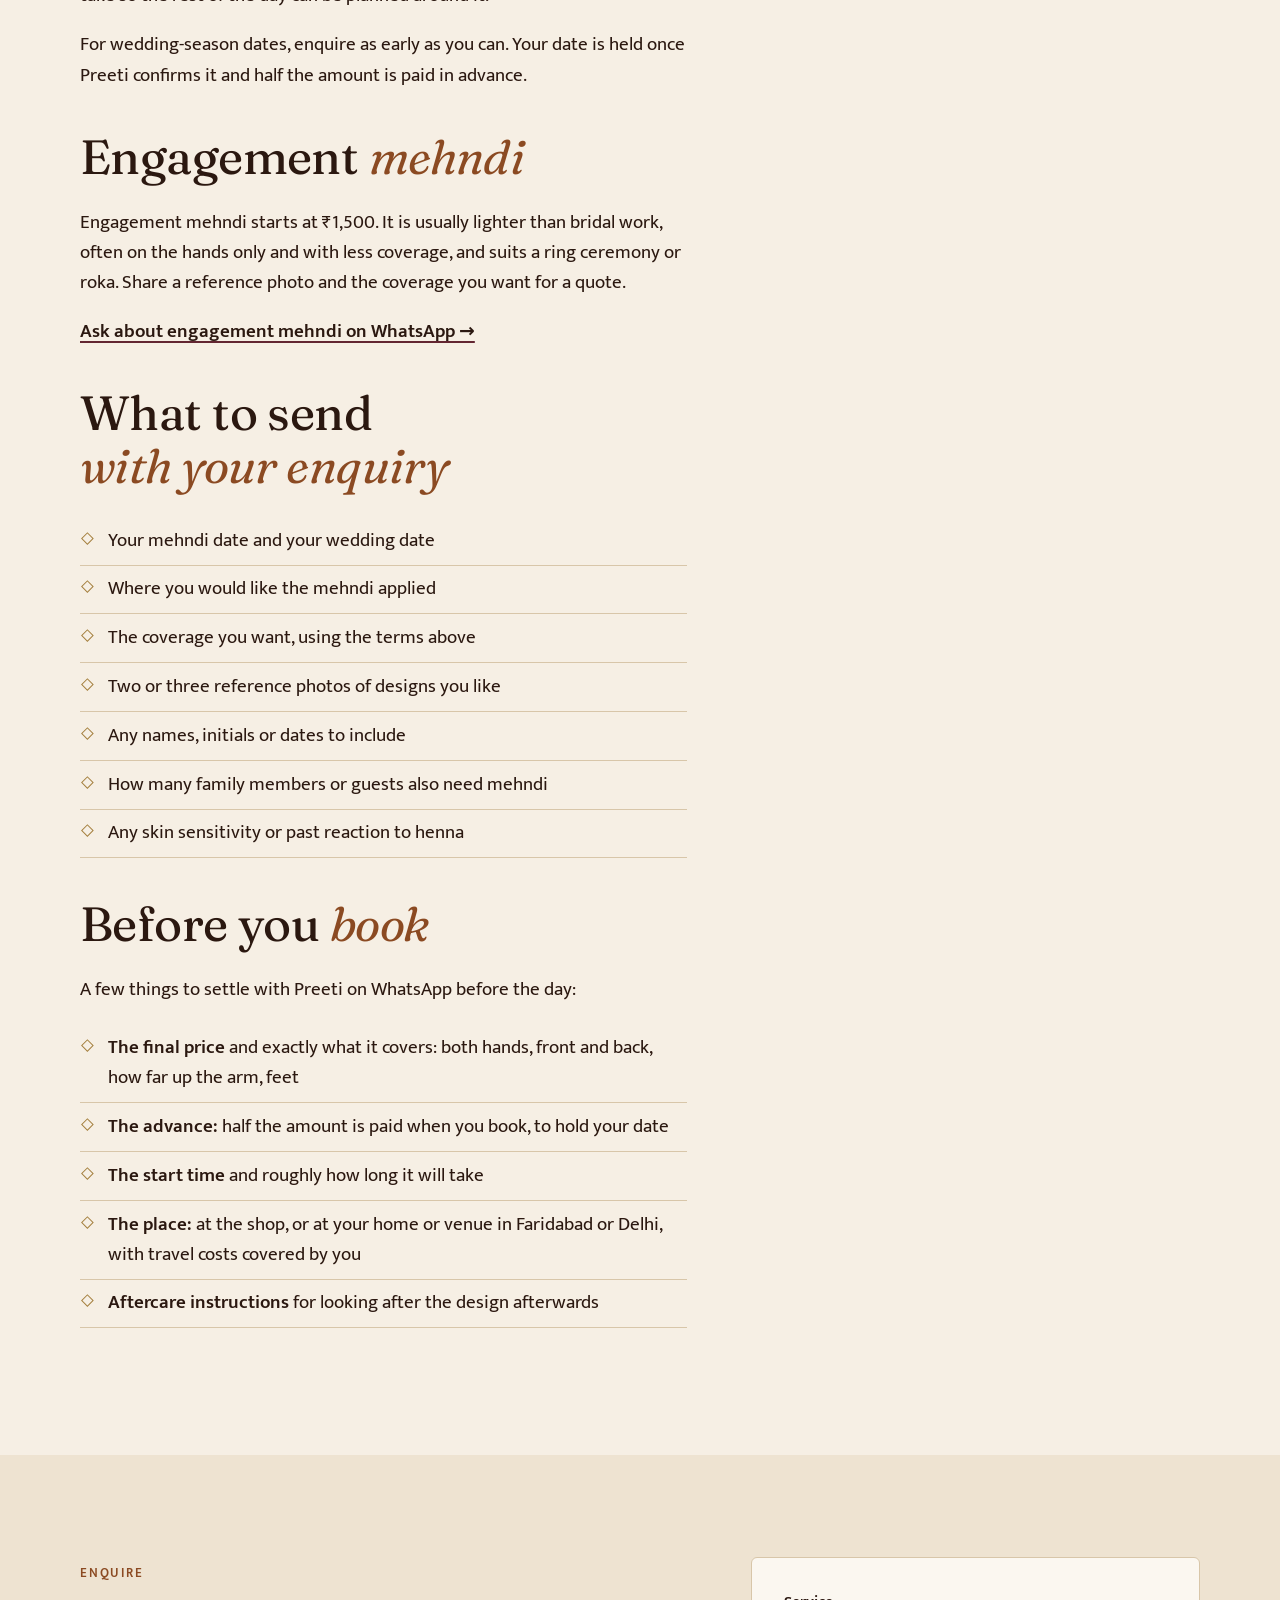
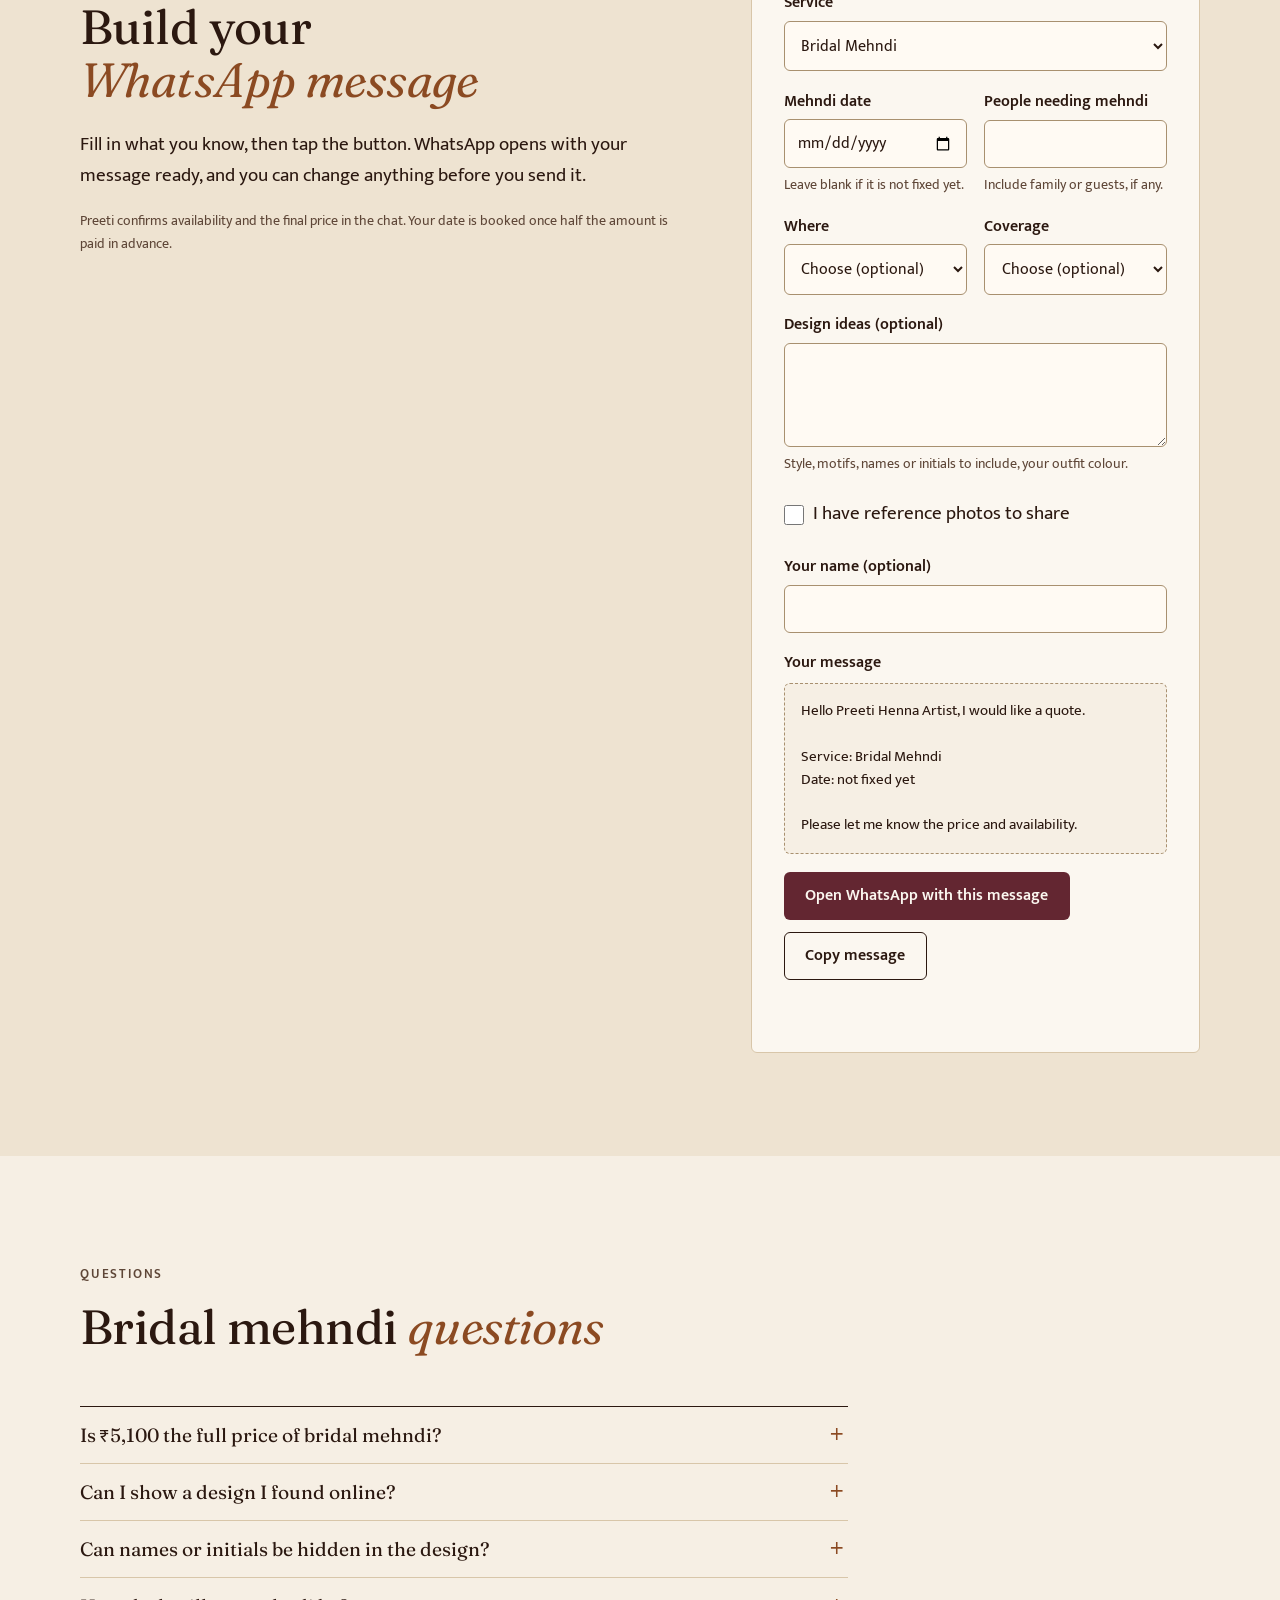
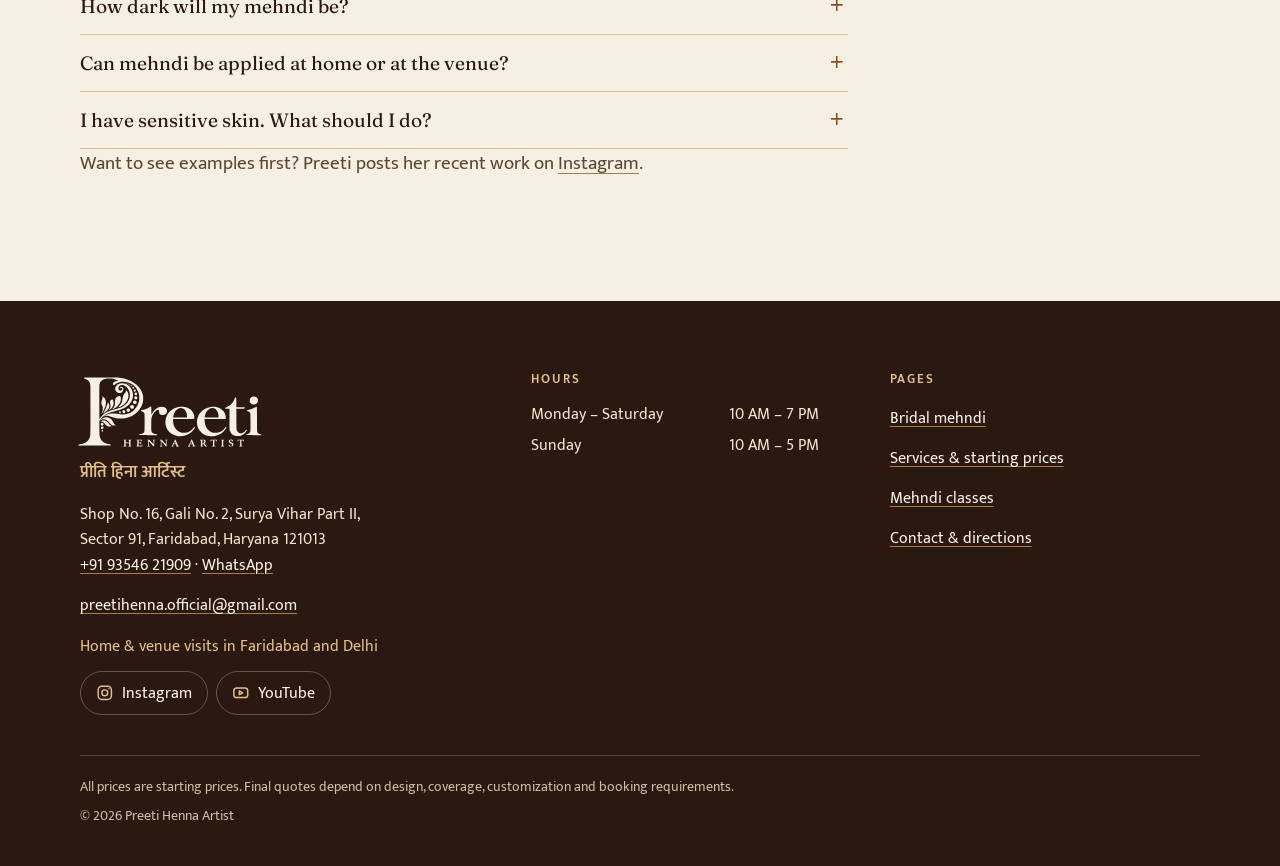
==== commit 6f3fe158: "Add work photos and share card; hide gallery; booking terms and email - Show Preeti's photos on the " ====
--- a/bridal-mehndi/index.html
+++ b/bridal-mehndi/index.html
@@ -24,11 +24,15 @@
   <meta property="og:title" content="Bridal Mehndi in Faridabad from ₹5,100 | Preeti Henna Artist">
   <meta property="og:description" content="Bridal and engagement mehndi in Sector 91, Faridabad: starting prices, what changes the quote, and what to confirm before booking.">
   <meta property="og:url" content="https://preetihennaartist.in/bridal-mehndi/">
-  <meta property="og:image" content="https://preetihennaartist.in/assets/brand/og-image.png">
+  <meta property="og:image" content="https://preetihennaartist.in/assets/img/preeti-henna-artist-share.jpg">
   <meta property="og:image:width" content="1200">
   <meta property="og:image:height" content="630">
-  <meta property="og:image:alt" content="Preeti Henna Artist logo: mehndi, Faridabad">
+  <meta property="og:image:alt" content="Preeti Henna Artist logo beside bridal mehndi on both arms">
   <meta name="twitter:card" content="summary_large_image">
+  <meta name="twitter:title" content="Bridal Mehndi in Faridabad from ₹5,100 | Preeti Henna Artist">
+  <meta name="twitter:description" content="Bridal and engagement mehndi in Sector 91, Faridabad: starting prices, what changes the quote, and what to confirm before booking.">
+  <meta name="twitter:image" content="https://preetihennaartist.in/assets/img/preeti-henna-artist-share.jpg">
+  <meta name="twitter:image:alt" content="Preeti Henna Artist logo beside bridal mehndi on both arms">
   <script type="application/ld+json">
   {
     "@context": "https://schema.org",
@@ -81,7 +85,6 @@
         <ul>
           <li><a href="/bridal-mehndi/" aria-current="page">Bridal</a></li>
           <li><a href="/services/">Services &amp; prices</a></li>
-          <li><a href="/gallery/">Gallery</a></li>
           <li><a href="/mehndi-classes/">Classes</a></li>
           <li><a href="/contact/">Contact</a></li>
         </ul>
@@ -125,6 +128,10 @@
               <li><h3>Family and guests</h3><p>If relatives or guests also need mehndi, give the number of people so it can all be quoted together.</p></li>
               <li><h3>Date, timing and place</h3><p>Wedding-season dates, early starts and where the mehndi is applied all need to be agreed in advance.</p></li>
             </ul>
+          <figure class="work-photo">
+            <img src="/assets/img/work/bridal-name-mehndi-480.webp" srcset="/assets/img/work/bridal-name-mehndi-480.webp 480w, /assets/img/work/bridal-name-mehndi-900.webp 900w" sizes="(min-width: 30rem) 26rem, 100vw" width="480" height="640" alt="Bridal mehndi by Preeti on both arms, with names and wedding motifs worked into the design" loading="lazy" decoding="async">
+            <figcaption>Bridal mehndi by Preeti, with names worked into the design.</figcaption>
+          </figure>
           </section>
 
           <section aria-labelledby="coverage-title">
@@ -182,7 +189,7 @@
             <h2 id="timing-title">Planning <em>the timing</em></h2>
             <p>Henna paste needs time to dry on the skin, and the stain usually deepens over the following day or two. That is why many brides schedule their mehndi one or two days before the wedding, often as part of the mehndi ceremony.</p>
             <p>Bridal designs take hours rather than minutes. Ask how long your design will take so the rest of the day can be planned around it.</p>
-            <p>For wedding-season dates, enquire as early as you can. A date is held only once Preeti has confirmed it with you.</p>
+            <p>For wedding-season dates, enquire as early as you can. Your date is held once Preeti confirms it and half the amount is paid in advance.</p>
           </section>
 
           <section aria-labelledby="engagement-title">
@@ -205,14 +212,13 @@
           </section>
 
           <section aria-labelledby="confirm-title">
-            <h2 id="confirm-title">Confirm <em>before you book</em></h2>
-            <p>Get clear answers to these in writing, on WhatsApp, before you lock the date. They are worth asking any mehndi artist.</p>
+            <h2 id="confirm-title">Before you <em>book</em></h2>
+            <p>A few things to settle with Preeti on WhatsApp before the day:</p>
             <ul class="checklist">
               <li><strong>The final price</strong> and exactly what it covers: both hands, front and back, how far up the arm, feet</li>
-              <li><strong>Any advance payment</strong>, and what happens if your date changes</li>
-              <li><strong>Who will apply</strong> your mehndi</li>
+              <li><strong>The advance:</strong> half the amount is paid when you book, to hold your date</li>
               <li><strong>The start time</strong> and roughly how long it will take</li>
-              <li><strong>Where it will be applied</strong>, and any travel charge if it is not at the shop</li>
+              <li><strong>The place:</strong> at the shop, or at your home or venue in Faridabad or Delhi, with travel costs covered by you</li>
               <li><strong>Aftercare instructions</strong> for looking after the design afterwards</li>
             </ul>
           </section>
@@ -243,8 +249,8 @@
         <div>
           <p class="eyebrow">Enquire</p>
           <h2 id="enquire-title">Build your <em>WhatsApp message</em></h2>
-          <p>Fill in what you know so nothing has to be asked twice. Nothing is sent from this page: the button opens WhatsApp with your message ready, and you can edit it before sending.</p>
-          <p class="small muted">Preeti confirms availability and the final price in the chat. This website does not hold or book dates.</p>
+          <p>Fill in what you know, then tap the button. WhatsApp opens with your message ready, and you can change anything before you send it.</p>
+          <p class="small muted">Preeti confirms availability and the final price in the chat. Your date is booked once half the amount is paid in advance.</p>
         </div>
         <div class="panel">
           <p data-enquiry-fallback="enquiry-form">Message <a href="https://wa.me/919354621909?text=Hello%20Preeti%20Henna%20Artist%2C%20I%20would%20like%20to%20ask%20about%20Bridal%20Mehndi.%0ADate%3A%0ADesign%20ideas%3A">+91&nbsp;93546&nbsp;21909 on WhatsApp</a> with the service, your date, how many people need mehndi and a reference photo, or call <a href="tel:+919354621909">+91&nbsp;93546&nbsp;21909</a>.</p>
@@ -362,14 +368,14 @@
           </details>
           <details>
             <summary>Can mehndi be applied at home or at the venue?</summary>
-            <div class="answer"><p>Yes. Preeti travels to homes and venues in Faridabad and Delhi, and also applies mehndi at her shop in Sector 91. Mention the place when you enquire; the timing and any travel charge should be agreed before you book.</p></div>
+            <div class="answer"><p>Yes. For bridal mehndi and functions, Preeti comes to your home or venue in Faridabad or Delhi, and travel costs are covered by you. You are also welcome at the shop in Sector 91.</p></div>
           </details>
           <details>
             <summary>I have sensitive skin. What should I do?</summary>
             <div class="answer"><p>Mention it in your enquiry and ask what the mehndi cone contains. If you have reacted to henna before, talk to Preeti first and consider a patch test well before the wedding.</p></div>
           </details>
         </div>
-        <p class="muted">Want to see examples first? The <a href="/gallery/">gallery</a> groups bridal work separately from Arabic and festival designs.</p>
+        <p class="muted">Want to see examples first? Preeti posts her recent work on <a href="https://www.instagram.com/preetihenna_artist__/" target="_blank" rel="noopener">Instagram</a>.</p>
       </div>
     </section>
   </main>
@@ -385,6 +391,7 @@
             Sector 91, Faridabad, Haryana 121013
           </address>
           <p><a href="tel:+919354621909">+91&nbsp;93546&nbsp;21909</a> · <a href="https://wa.me/919354621909?text=Hello%20Preeti%20Henna%20Artist%2C%20I%20would%20like%20to%20ask%20about%20mehndi.%0AService%3A%0ADate%3A" target="_blank" rel="noopener">WhatsApp</a></p>
+          <p><a href="mailto:preetihenna.official@gmail.com">preetihenna.official@gmail.com</a></p>
           <p class="footer-areas">Home &amp; venue visits in Faridabad and Delhi</p>
           <ul class="footer-social">
             <li><a href="https://www.instagram.com/preetihenna_artist__/" target="_blank" rel="noopener"><svg viewBox="0 0 24 24" fill="none" stroke="currentColor" stroke-width="2" stroke-linecap="round" stroke-linejoin="round" aria-hidden="true" focusable="false"><rect x="3" y="3" width="18" height="18" rx="5"/><circle cx="12" cy="12" r="4"/><path d="M17.5 6.5h.01"/></svg>Instagram</a></li>
@@ -403,7 +410,6 @@
           <ul class="footer-links">
             <li><a href="/bridal-mehndi/">Bridal mehndi</a></li>
             <li><a href="/services/">Services &amp; starting prices</a></li>
-            <li><a href="/gallery/">Gallery</a></li>
             <li><a href="/mehndi-classes/">Mehndi classes</a></li>
             <li><a href="/contact/">Contact &amp; directions</a></li>
           </ul>
--- a/assets/css/style.css
+++ b/assets/css/style.css
@@ -538,6 +538,19 @@
   padding: 1.5rem 0 1.75rem;
   border-bottom: 1px solid var(--rule);
 }
+.style-photo {
+  display: block;
+  width: 100%;
+  height: auto;
+  aspect-ratio: 4 / 3;
+  object-fit: cover;
+  object-position: center 35%;
+  border-radius: var(--radius);
+  background: var(--paper);
+  margin-bottom: 1.1rem;
+}
+/* Fixed height keeps all three cards level; the middle card is narrower because of its padding. */
+@media (min-width: 52rem) { .style-photo { aspect-ratio: auto; height: 22rem; } }
 .style h3 { font-size: var(--step-2); font-style: italic; font-weight: 380; color: var(--henna); margin-bottom: 0.4rem; }
 .style p { margin-bottom: 0.75rem; }
 .style .suits { font-size: 0.95rem; color: var(--ink-muted); }
@@ -580,6 +593,10 @@
   .sticky { position: sticky; top: 2rem; }
   .split > .sticky { order: 0; }
 }
+
+.work-photo { margin: 2rem 0 0; max-width: 26rem; }
+.work-photo img { display: block; width: 100%; height: auto; border-radius: var(--radius); background: var(--paper-deep); }
+.work-photo figcaption { margin-top: 0.6rem; font-size: 0.9rem; color: var(--ink-muted); }
 
 .panel {
   background: var(--paper-light);
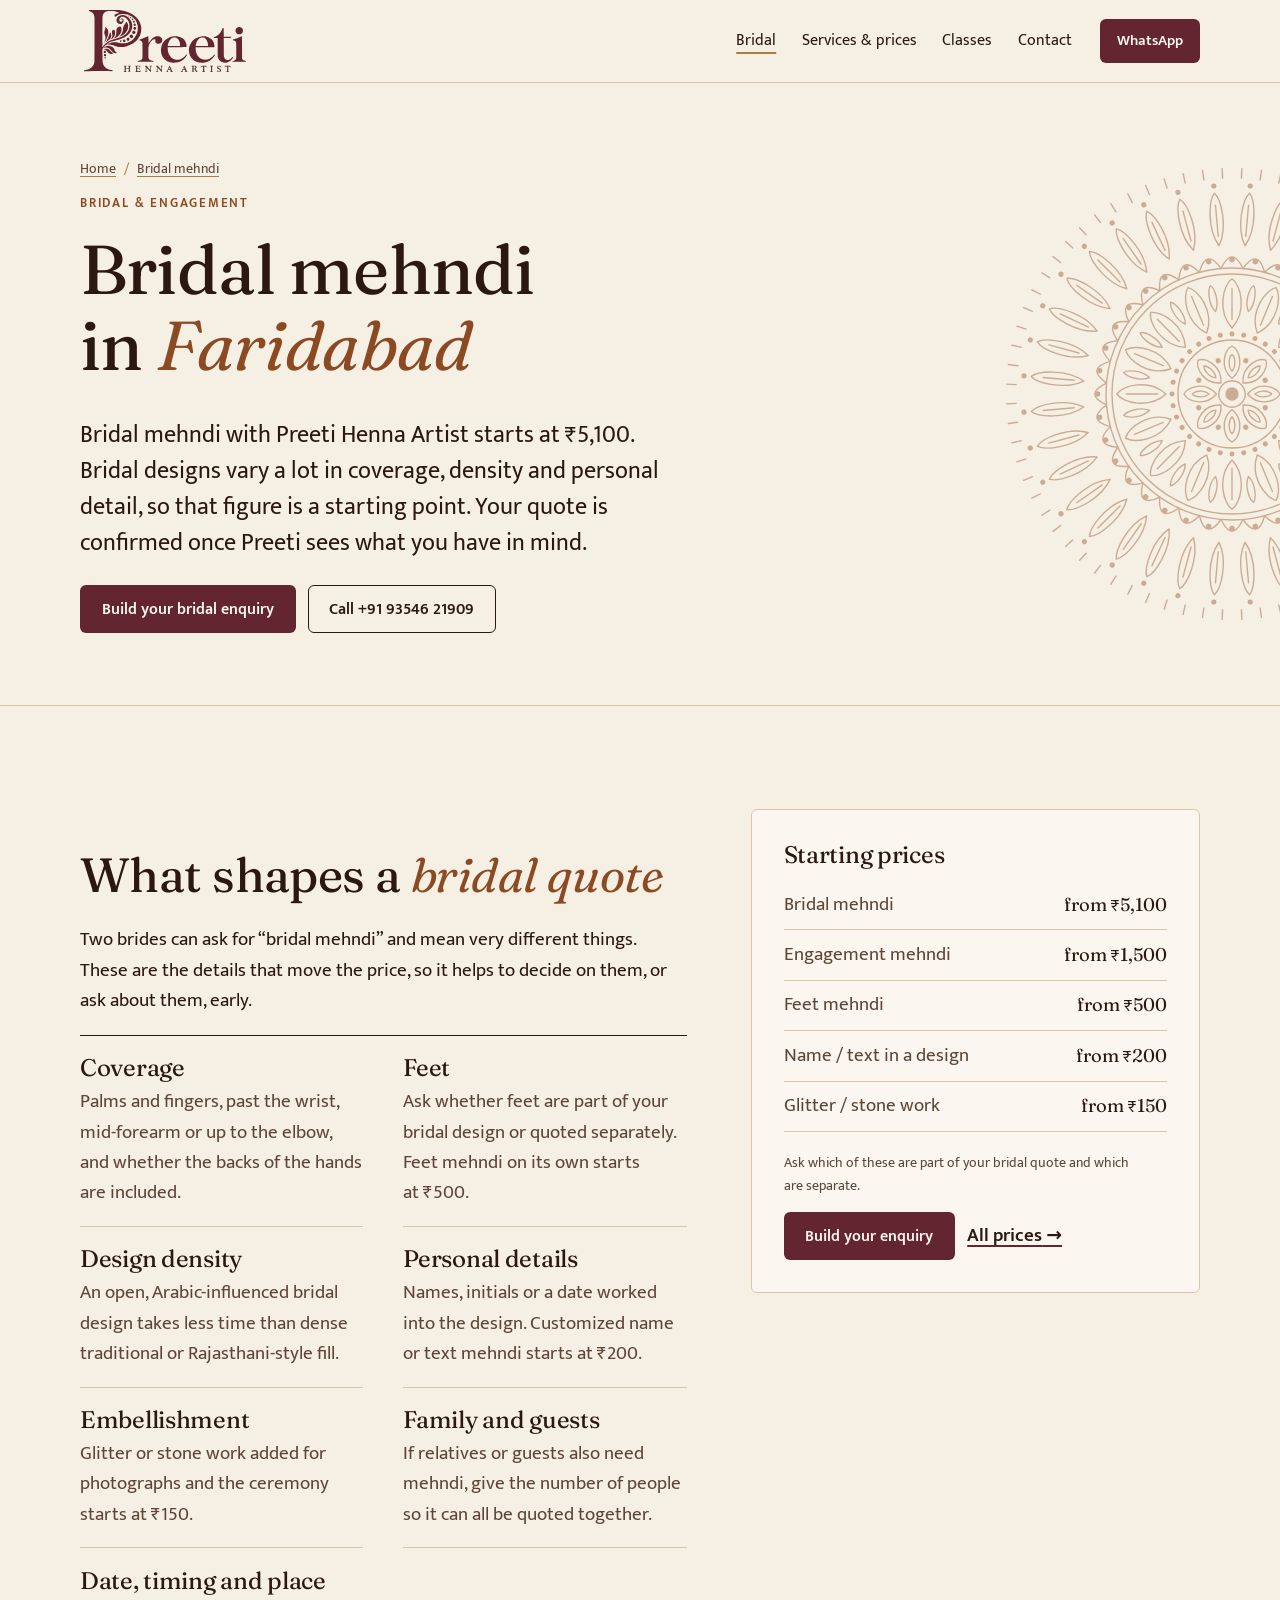
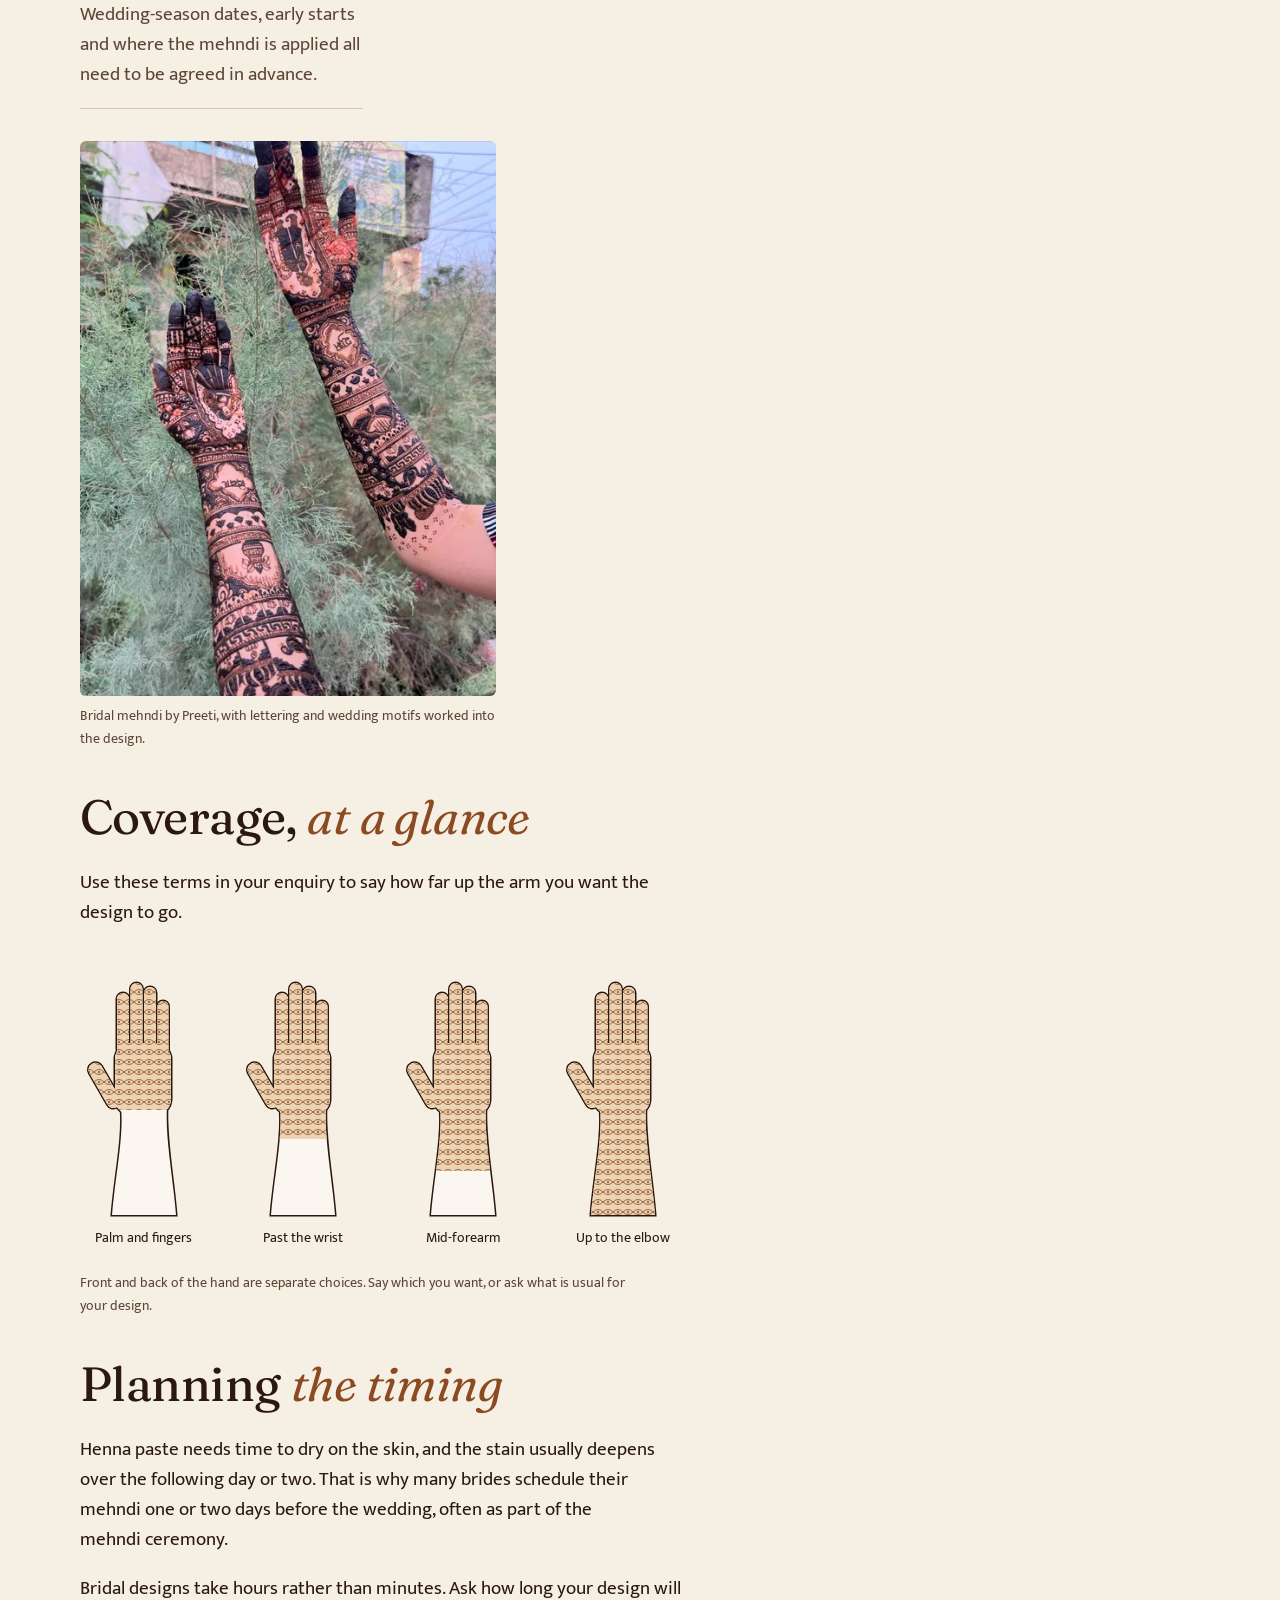
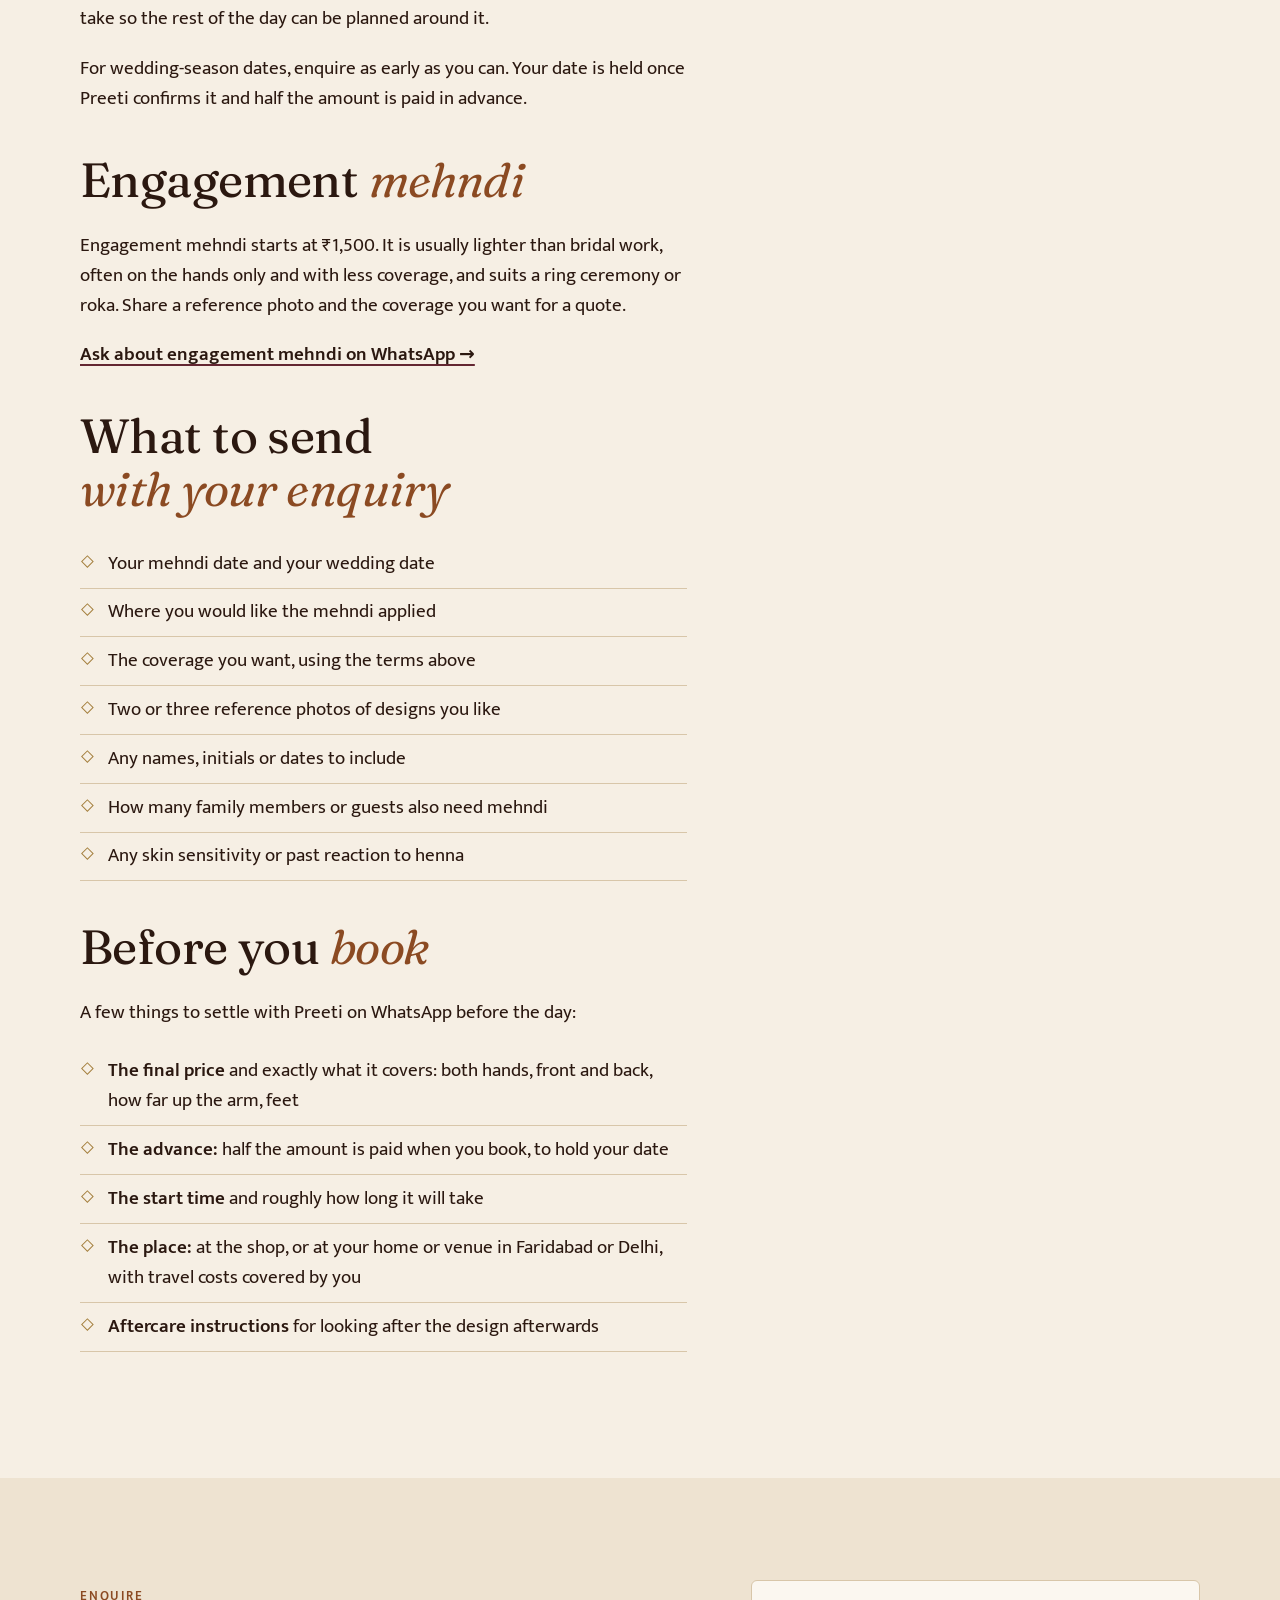
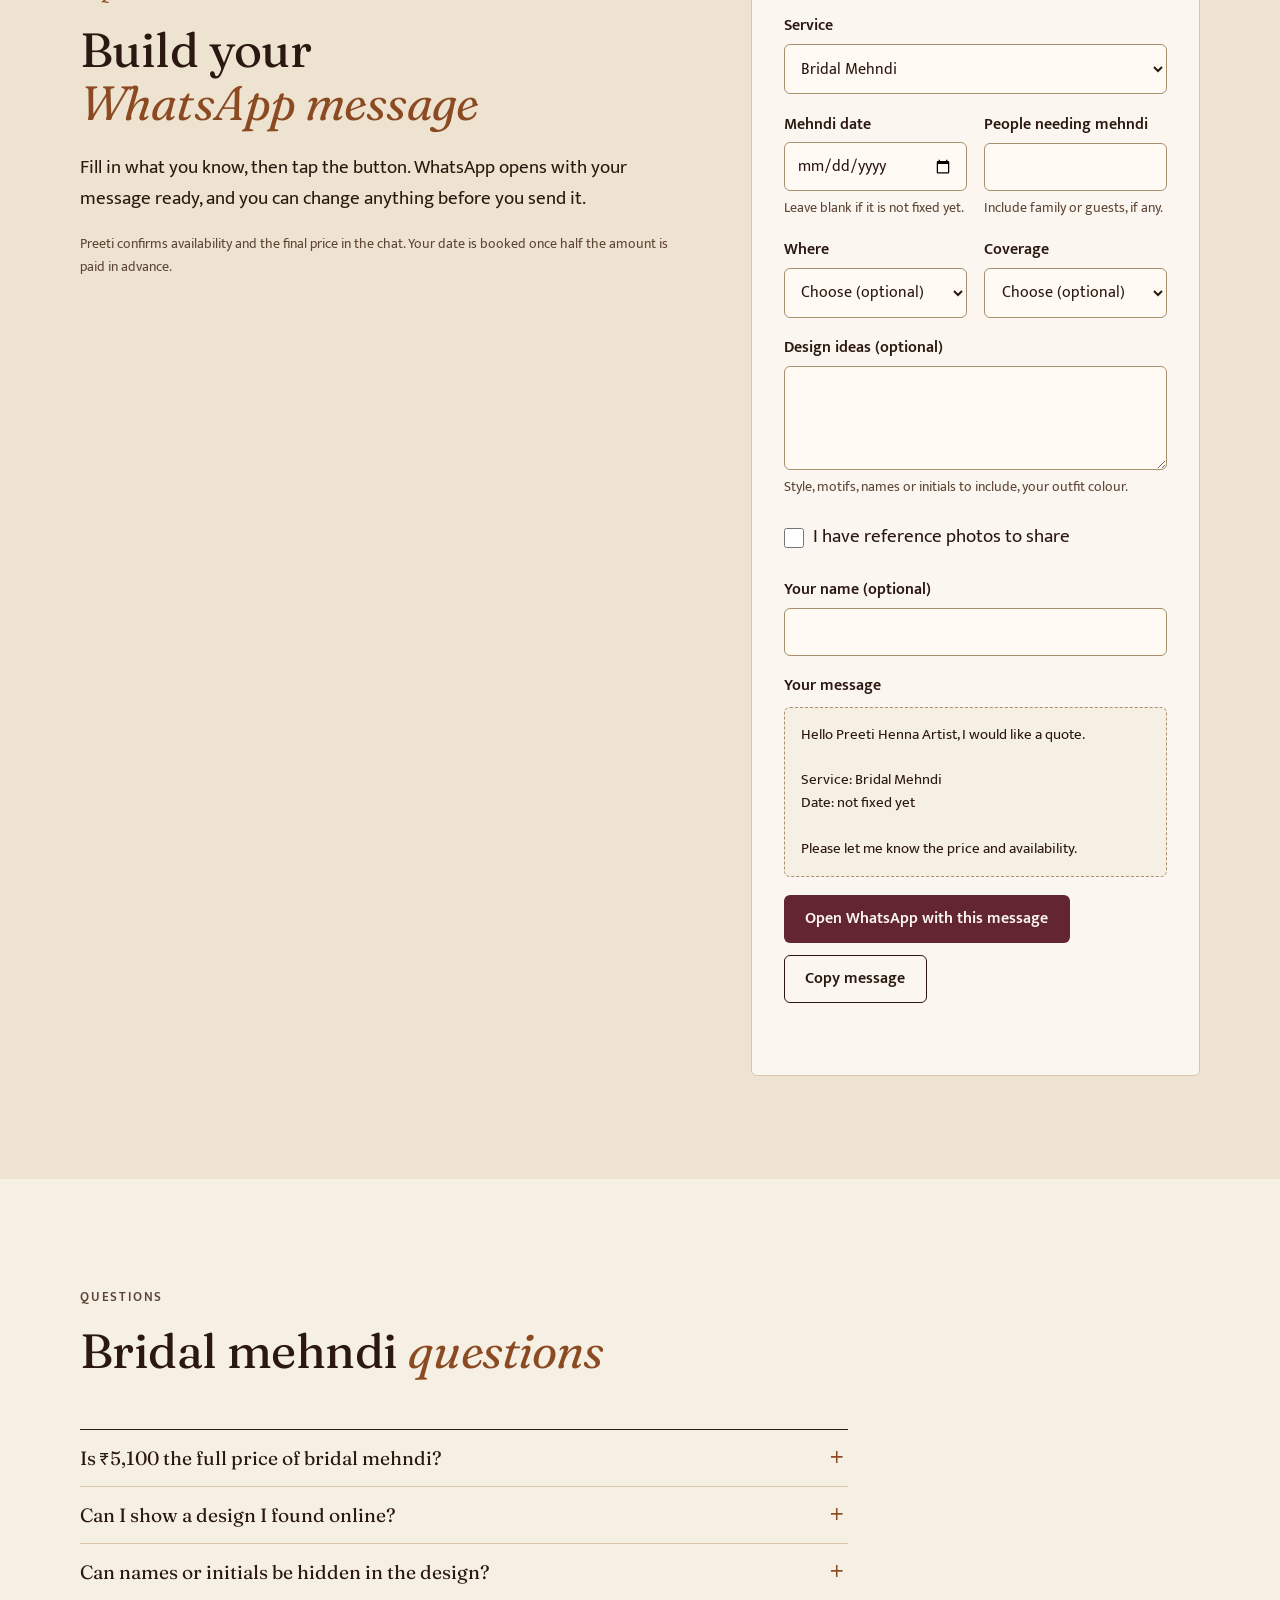
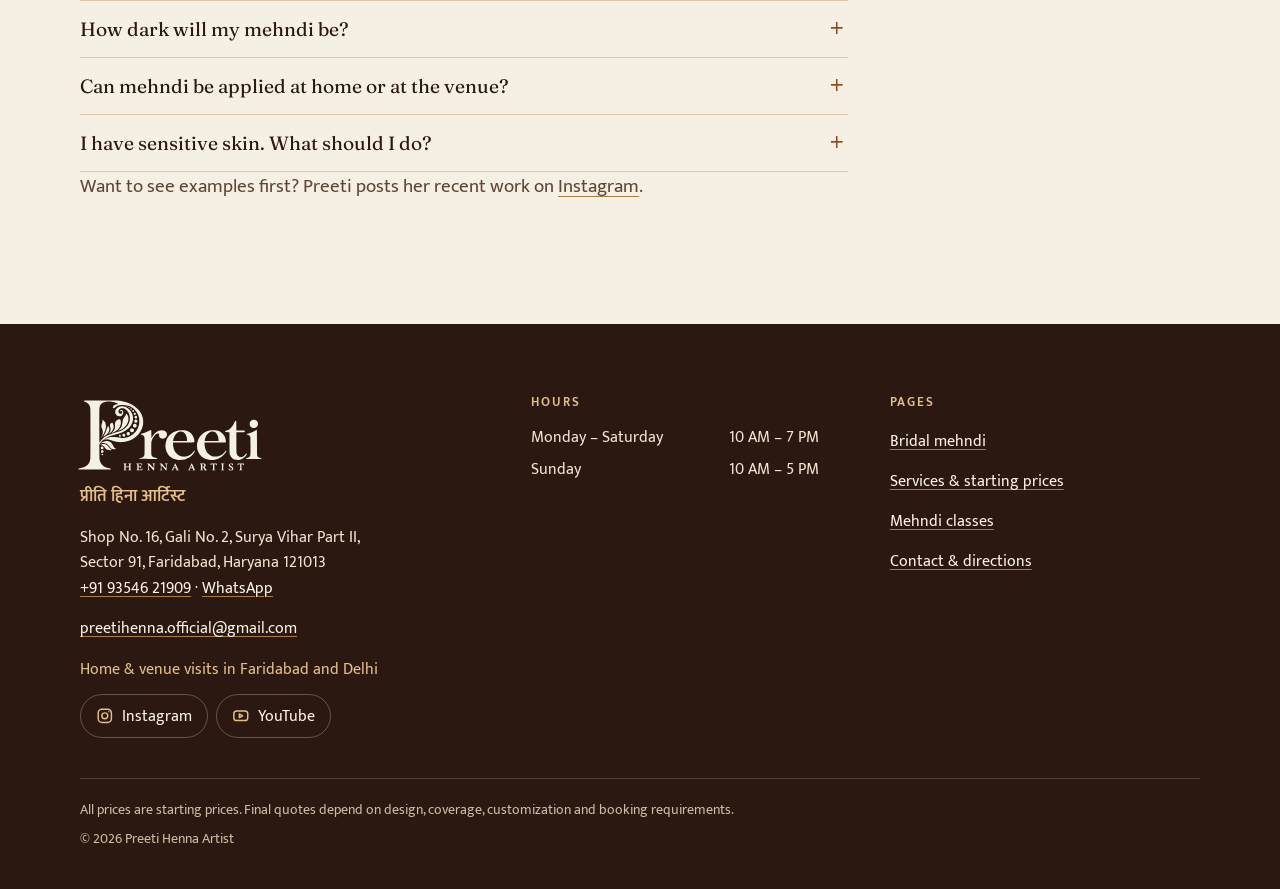
==== commit 70ab90ac: "Add images to sitemap; mention visits in descriptions; fix photo caption - List the four work photos" ====
--- a/bridal-mehndi/index.html
+++ b/bridal-mehndi/index.html
@@ -4,7 +4,7 @@
   <meta charset="utf-8">
   <meta name="viewport" content="width=device-width, initial-scale=1">
   <title>Bridal Mehndi in Faridabad from ₹5,100 | Preeti Henna Artist</title>
-  <meta name="description" content="Bridal mehndi from ₹5,100 and engagement mehndi from ₹1,500 in Sector 91, Faridabad. What changes the quote, what to send, and what to confirm before booking.">
+  <meta name="description" content="Bridal mehndi from ₹5,100 and engagement mehndi from ₹1,500 in Faridabad, at the shop or at your home or venue in Faridabad and Delhi. See what shapes the quote.">
   <link rel="canonical" href="https://preetihennaartist.in/bridal-mehndi/">
   <meta http-equiv="Content-Security-Policy" content="default-src 'self'; script-src 'self'; style-src 'self'; img-src 'self' data:; font-src 'self'; connect-src 'self'; object-src 'none'; base-uri 'self'; form-action 'none'">
   <meta name="referrer" content="strict-origin-when-cross-origin">
@@ -22,7 +22,7 @@
   <meta property="og:site_name" content="Preeti Henna Artist">
   <meta property="og:locale" content="en_IN">
   <meta property="og:title" content="Bridal Mehndi in Faridabad from ₹5,100 | Preeti Henna Artist">
-  <meta property="og:description" content="Bridal and engagement mehndi in Sector 91, Faridabad: starting prices, what changes the quote, and what to confirm before booking.">
+  <meta property="og:description" content="Bridal mehndi from ₹5,100 and engagement mehndi from ₹1,500 in Faridabad, at the shop or at your home or venue in Faridabad and Delhi. See what shapes the quote.">
   <meta property="og:url" content="https://preetihennaartist.in/bridal-mehndi/">
   <meta property="og:image" content="https://preetihennaartist.in/assets/img/preeti-henna-artist-share.jpg">
   <meta property="og:image:width" content="1200">
@@ -30,7 +30,7 @@
   <meta property="og:image:alt" content="Preeti Henna Artist logo beside bridal mehndi on both arms">
   <meta name="twitter:card" content="summary_large_image">
   <meta name="twitter:title" content="Bridal Mehndi in Faridabad from ₹5,100 | Preeti Henna Artist">
-  <meta name="twitter:description" content="Bridal and engagement mehndi in Sector 91, Faridabad: starting prices, what changes the quote, and what to confirm before booking.">
+  <meta name="twitter:description" content="Bridal mehndi from ₹5,100 and engagement mehndi from ₹1,500 in Faridabad, at the shop or at your home or venue in Faridabad and Delhi. See what shapes the quote.">
   <meta name="twitter:image" content="https://preetihennaartist.in/assets/img/preeti-henna-artist-share.jpg">
   <meta name="twitter:image:alt" content="Preeti Henna Artist logo beside bridal mehndi on both arms">
   <script type="application/ld+json">
@@ -129,8 +129,8 @@
               <li><h3>Date, timing and place</h3><p>Wedding-season dates, early starts and where the mehndi is applied all need to be agreed in advance.</p></li>
             </ul>
           <figure class="work-photo">
-            <img src="/assets/img/work/bridal-name-mehndi-480.webp" srcset="/assets/img/work/bridal-name-mehndi-480.webp 480w, /assets/img/work/bridal-name-mehndi-900.webp 900w" sizes="(min-width: 30rem) 26rem, 100vw" width="480" height="640" alt="Bridal mehndi by Preeti on both arms, with names and wedding motifs worked into the design" loading="lazy" decoding="async">
-            <figcaption>Bridal mehndi by Preeti, with names worked into the design.</figcaption>
+            <img src="/assets/img/work/bridal-name-mehndi-480.webp" srcset="/assets/img/work/bridal-name-mehndi-480.webp 480w, /assets/img/work/bridal-name-mehndi-900.webp 900w" sizes="(min-width: 30rem) 26rem, 100vw" width="480" height="640" alt="Bridal mehndi by Preeti on both arms, with lettering and wedding motifs worked into the design" loading="lazy" decoding="async">
+            <figcaption>Bridal mehndi by Preeti, with lettering and wedding motifs worked into the design.</figcaption>
           </figure>
           </section>
 
